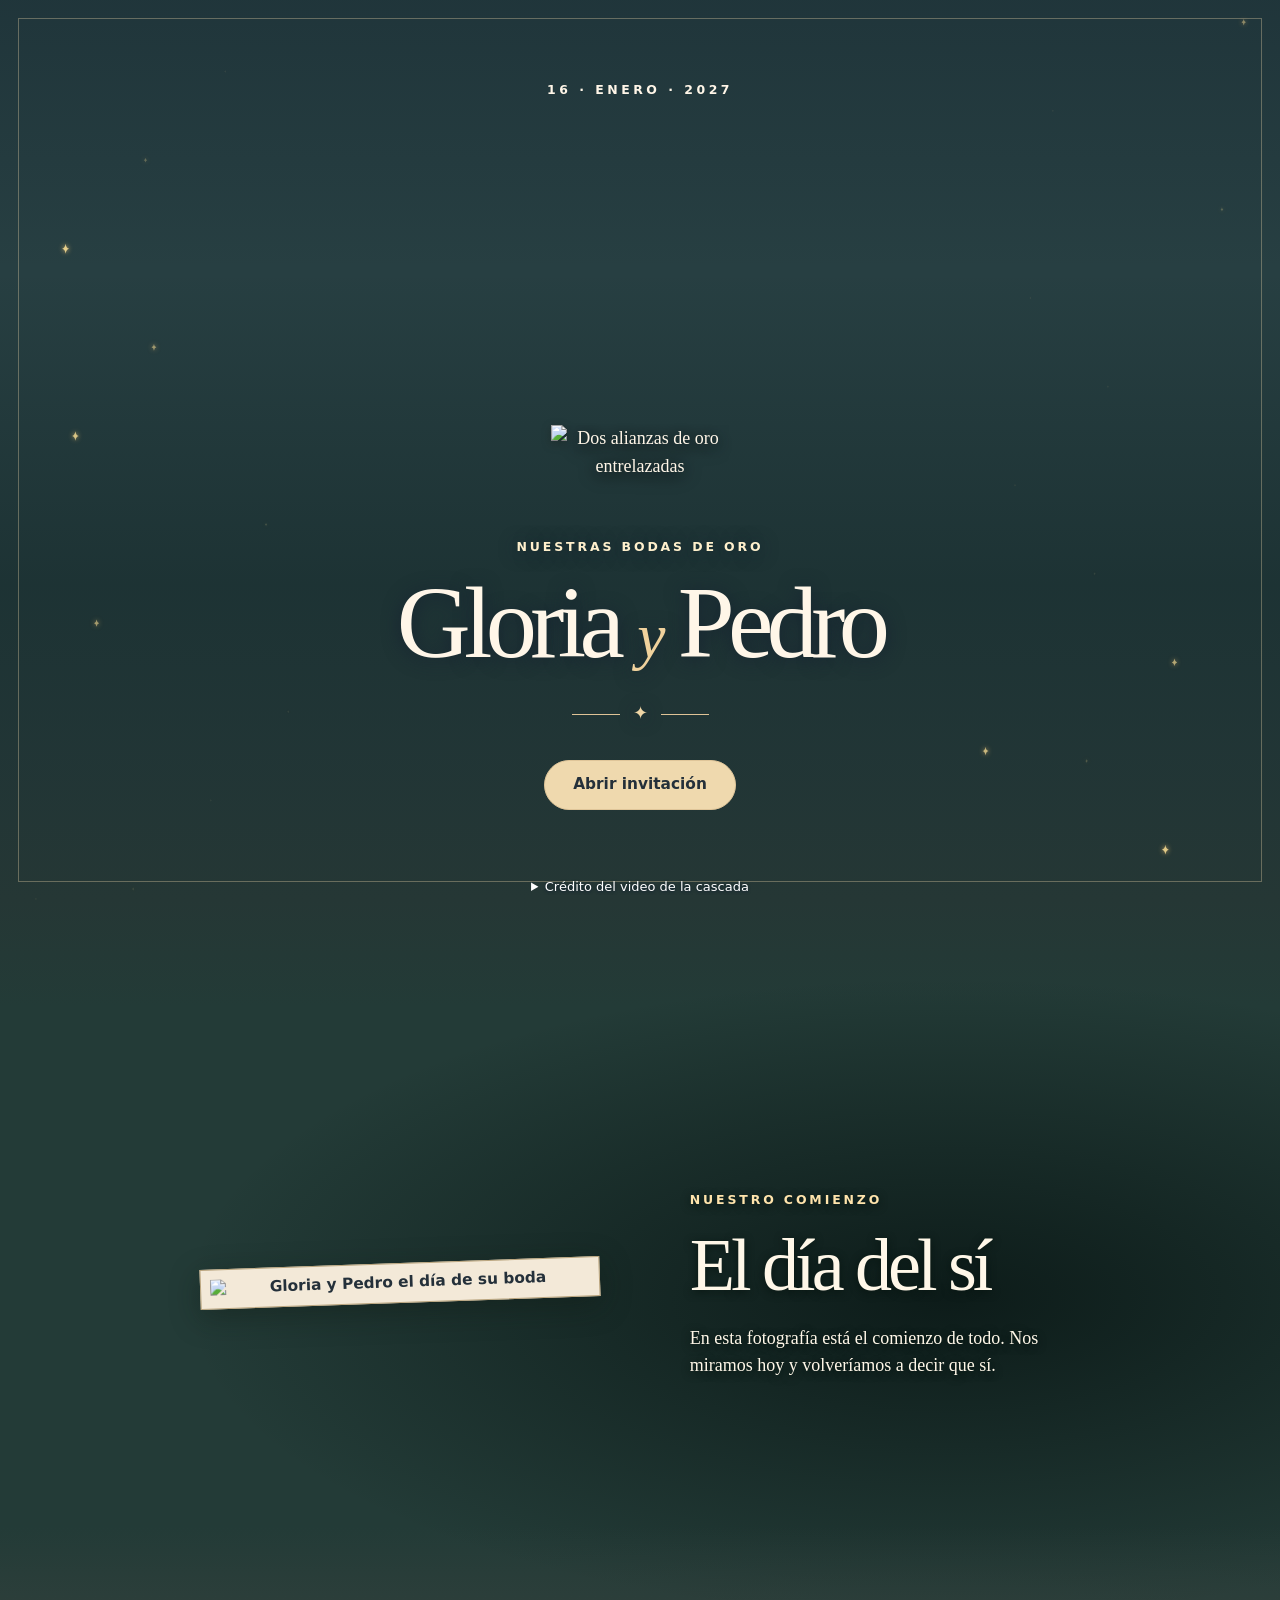
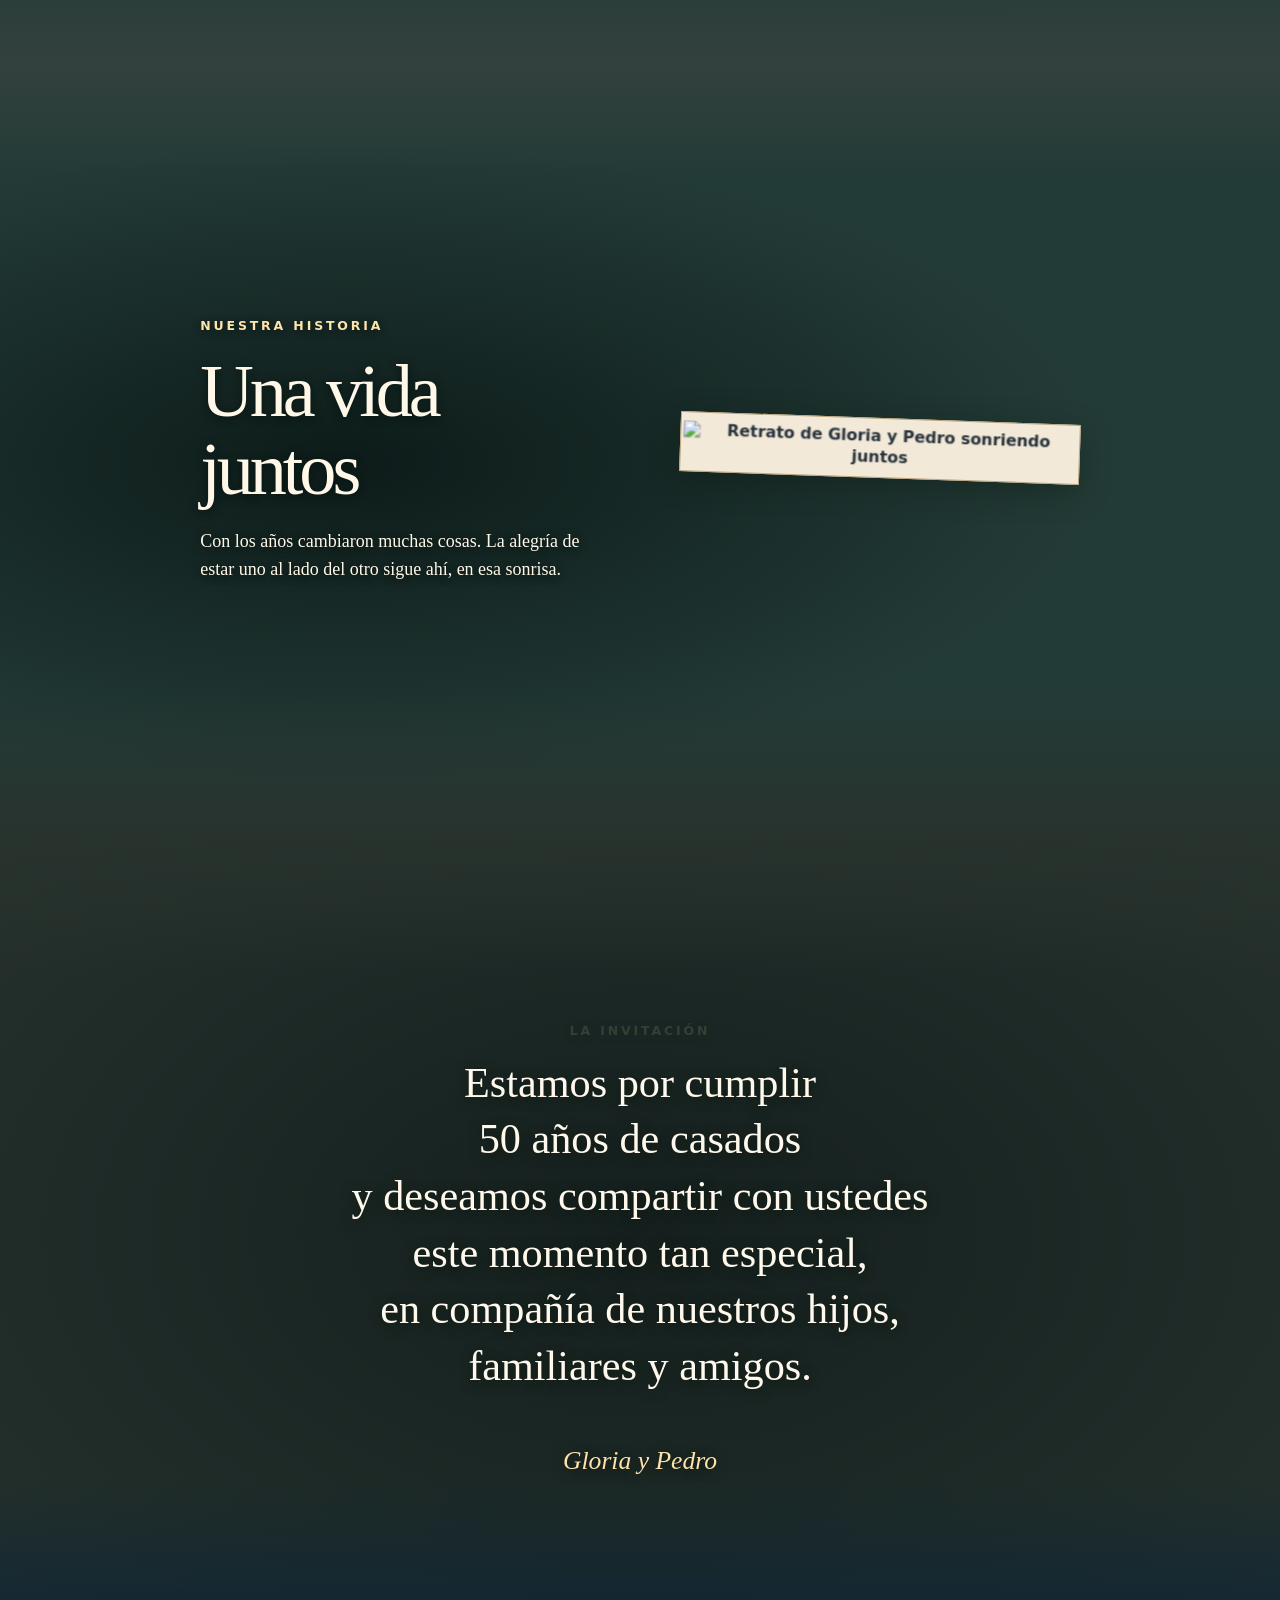
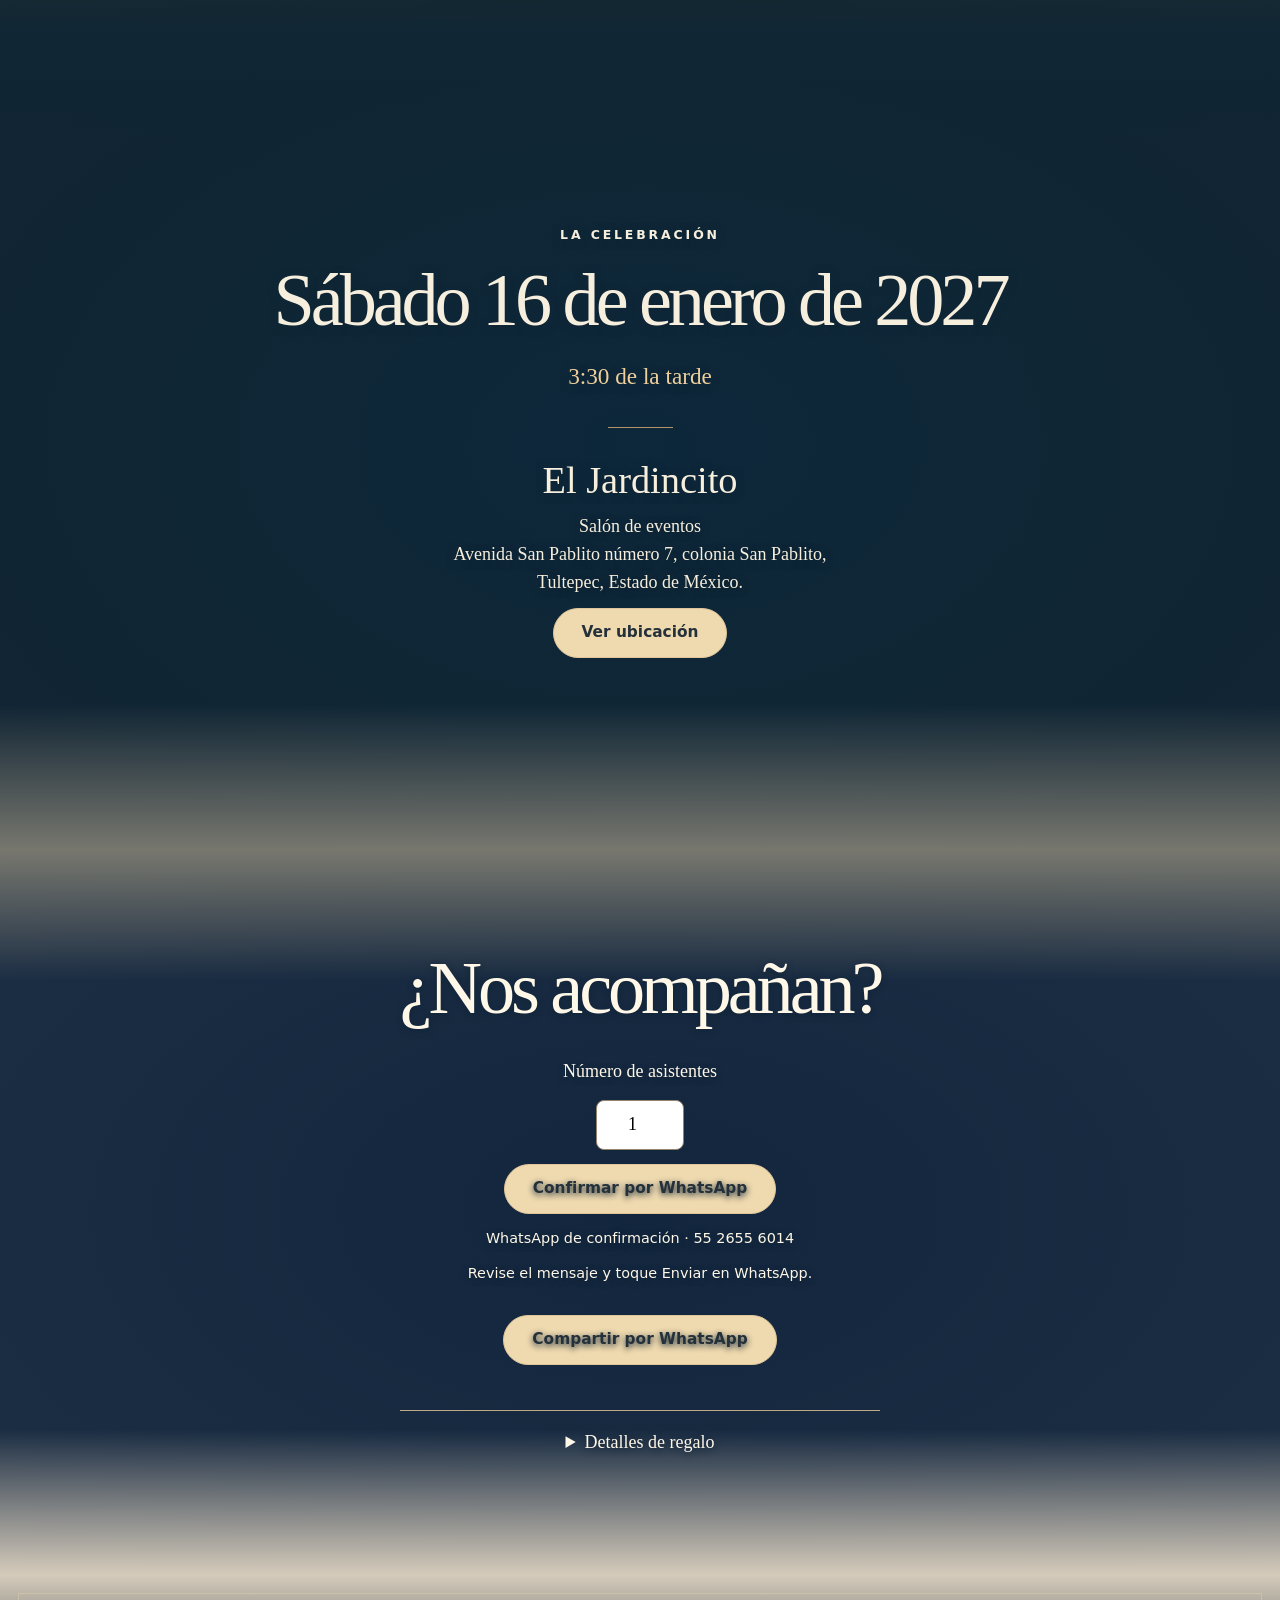
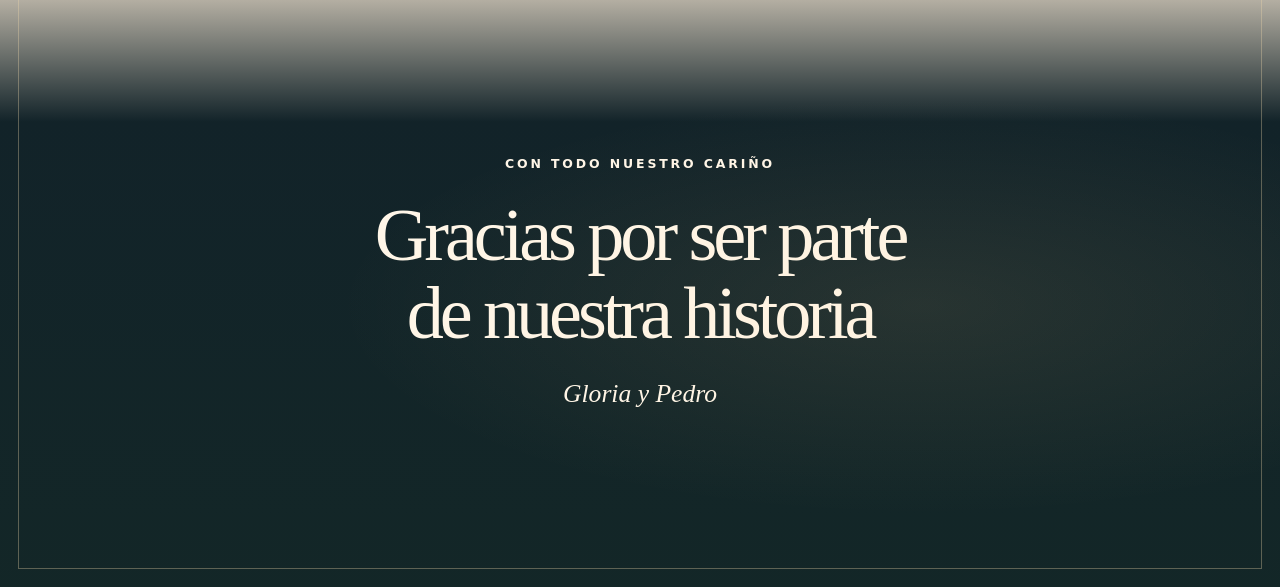
==== index.html @ f6f41a3e "Invitación de bodas de oro de Gloria y Pedro" ====
<!doctype html><html lang="es-MX"><meta charset="utf-8"><meta name="viewport" content="width=device-width, initial-scale=1"><meta name="theme-color" content="#132433"><title>Gloria y Pedro · Nuestras bodas de oro</title><link rel="stylesheet" href="invitacion-estilo.css?v=fotos"><main>
<header class="garden cascada"><video class="agua" autoplay muted playsinline loop preload="auto" poster="https://gloria-y-pedro-bodas-de-oro.antiqueart4.chatgpt.site/cascada.webp" aria-hidden="true" src="https://gloria-y-pedro-bodas-de-oro.antiqueart4.chatgpt.site/cascada.mp4"></video><div class="date">16 · ENERO · 2027</div><div class="cover"><img class="alianzas" src="https://gloria-y-pedro-bodas-de-oro.antiqueart4.chatgpt.site/alianzas.webp" width="700" height="400" alt="Dos alianzas de oro entrelazadas"><p class="label">Nuestras bodas de oro</p><h1>Gloria <i>y</i> Pedro</h1><div class="orn">✦</div><button id="abrir">Abrir invitación</button></div><details class="credito"><summary>Crédito del video de la cascada</summary><a href="https://commons.wikimedia.org/wiki/File:Seljalandsfoss_waterfall_in_Iceland.webm">Seljalandsfoss · Alexander Grebenkov</a> · <a href="https://creativecommons.org/licenses/by/3.0/">CC BY 3.0</a>. Adaptado a MP4, sin audio y con reencuadre.</details></header>
<section class="album" id="comienzo"><div class="album-scene waterfall" aria-hidden="true"><video muted playsinline loop preload="none" poster="https://gloria-y-pedro-bodas-de-oro.antiqueart4.chatgpt.site/cascada.webp" src="https://gloria-y-pedro-bodas-de-oro.antiqueart4.chatgpt.site/cascada.mp4"></video></div><figure><button class="abrir-foto" type="button" aria-label="Ampliar fotografía"><img src="https://gloria-y-pedro-bodas-de-oro.antiqueart4.chatgpt.site/boda.webp" alt="Gloria y Pedro el día de su boda"></button></figure><article><small>Nuestro comienzo</small><h2>El día del sí</h2><p>En esta fotografía está el comienzo de todo. Nos miramos hoy y volveríamos a decir que sí.</p></article></section>
<section class="album historia"><div class="album-scene valley" aria-hidden="true"></div><figure><button class="abrir-foto" type="button" aria-label="Ampliar fotografía"><img loading="lazy" src="https://gloria-y-pedro-bodas-de-oro.antiqueart4.chatgpt.site/juntos.webp" alt="Retrato de Gloria y Pedro sonriendo juntos"></button></figure><article><small>Nuestra historia</small><h2>Una vida juntos</h2><p>Con los años cambiaron muchas cosas. La alegría de estar uno al lado del otro sigue ahí, en esa sonrisa.</p></article></section>
<section class="letter"><small>La invitación</small><blockquote><span>Estamos por cumplir 50 años de casados</span> <span>y deseamos compartir con ustedes</span> <span>este momento tan especial,</span> <span>en compañía de nuestros hijos,</span> <span>familiares y amigos.</span></blockquote><i>Gloria y Pedro</i></section>
<section id="celebracion" class="event"><small>La celebración</small><h2 class="paso fecha">Sábado 16 de enero de 2027</h2><p class="paso year">3:30 de la tarde</p><hr aria-hidden="true"><h3 class="paso salon">El Jardincito</h3><p class="paso direccion">Salón de eventos<br>Avenida San Pablito número 7, colonia San Pablito,<br>Tultepec, Estado de México.</p><a class="paso btn" href="https://www.google.com/maps/search/?api=1&amp;query=El+Jardincito%2C+Avenida+San+Pablito+7%2C+San+Pablito%2C+Tultepec%2C+Estado+de+M%C3%A9xico">Ver ubicación</a></section>
<section class="rsvp"><h2>¿Nos acompañan?</h2><form id="confirm"><label for="personas">Número de asistentes</label><input type="number" id="personas" inputmode="numeric" min="1" step="1" required value="1"><a class="btn" id="abrir-confirmacion" href="https://wa.me/525526556014?text=%C2%A1Hola%2C%20Gloria%20y%20Pedro%21%20Confirmo%20mi%20asistencia.%20Asistir%C3%A1%201%20persona.%20%C2%A1Gracias%20por%20invitarnos%21">Confirmar por WhatsApp</a><p class="note">WhatsApp de confirmación · 55 2655 6014</p><p class="note">Revise el mensaje y toque Enviar en WhatsApp.</p><textarea id="mensaje-confirmacion" aria-label="Mensaje de confirmación para copiar" rows="3" readonly hidden></textarea></form><a class="btn compartir" href="https://api.whatsapp.com/send?text=Gloria%20y%20Pedro%20%C2%B7%20Bodas%20de%20oro%20https%3A%2F%2Fgloria-y-pedro-bodas-de-oro.antiqueart4.chatgpt.site%2F">Compartir por WhatsApp</a><details><summary>Detalles de regalo</summary><p>Lo más importante para nosotros es compartir este día con ustedes. Si desean tener un detalle, pueden entregarlo en un sobre el día de la celebración.</p></details></section>
<footer class="garden"><div><small>Con todo nuestro cariño</small><h2>Gracias por ser parte<br>de nuestra historia</h2><i>Gloria y Pedro</i></div></footer></main><dialog id="foto-ampliada" aria-label="Fotografía ampliada"><button type="button" aria-label="Cerrar fotografía" autofocus>×</button><img alt=""></dialog><audio id="musica" loop preload="none" src="https://gloria-y-pedro-bodas-de-oro.antiqueart4.chatgpt.site/contigo.mp3"></audio><button id="sonido" hidden></button><canvas id="vuelo" aria-hidden="true"></canvas><script src="invitacion-animacion.js?v=enlaces"></script></html>
---- invitacion-estilo.css ----
*{box-sizing:border-box}body{margin:0;background:#112332;color:#f7efdd;font:18px/1.55 Georgia,serif}header,footer,section{text-align:center;position:relative}h1,h2,h3,p,figure,blockquote{margin:0}h1,h2,h3{font-weight:400;line-height:1.05;text-wrap:balance}h1{font-size:clamp(4rem,8vw,8rem);letter-spacing:-.065em}h1 i{font-size:.62em;color:#f0d29d}h2{font-size:clamp(2.8rem,5.8vw,5.6rem);letter-spacing:-.055em}h3{font-size:2.4rem}small,.label,.date{font:600 .78rem/1.5 system-ui,sans-serif;text-transform:uppercase;letter-spacing:.23em}.garden{background:linear-gradient(180deg,#10233666,#11223259 52%,#0e1b2bd9),url(https://gloria-y-pedro-bodas-de-oro.antiqueart4.chatgpt.site/valle.webp) center/cover;display:grid;place-items:center;isolation:isolate;color:#fff6e8}.garden:before{content:'';position:absolute;inset:18px;border:1px solid #edd5a957;pointer-events:none}.garden:after{content:'';position:absolute;inset:0;pointer-events:none;background:radial-gradient(ellipse at 72% 54%,#ffcf8917,transparent 45%);animation:glow 6s infinite alternate}@keyframes glow{to{opacity:.18}}header{min-height:100vh;min-height:100svh}.date{position:absolute;top:9%;letter-spacing:.28em}.cover{text-shadow:0 2px 18px #172331}.label{margin:24px 0 12px;color:#fff0cc}.rings{height:40px;width:68px;position:relative;margin:auto}.rings:before,.rings:after{content:'';position:absolute;border:2px solid #eed09b;width:35px;height:35px;border-radius:50%;left:3px;top:4px}.rings:after{left:28px;top:0}.orn{display:flex;align-items:center;justify-content:center;gap:13px;margin:24px 0 32px;color:#efd6a6}.orn:before,.orn:after{content:'';width:48px;height:1px;background:#dfc397}button,.btn{position:relative;z-index:1;background:#efd9ae;color:#24303a;border:1px solid #dfc599;padding:14px 28px;border-radius:40px;cursor:pointer;font:600 .96rem/1.3 system-ui,sans-serif;text-decoration:none;display:inline-block}button:hover,.btn:hover{background:#fff0cf}.album{display:flex;gap:clamp(32px,7vw,110px);align-items:center;justify-content:center;padding:clamp(70px,10vw,150px) 7%;background:#f4eddf;color:#323431}.album figure{width:min(40vw,400px);border:1px solid #b9a47d;padding:9px;transform:rotate(-2deg)}figure img{width:100%;height:auto;display:block}.album article{max-width:390px;text-align:left}.album h2,.event h2{margin:14px 0 20px}.historia{flex-direction:row-reverse;background:#172c38;color:#fff1df}.historia figure{transform:rotate(2deg);overflow:hidden}.historia.visible img{animation:zoom 7s ease-out both}@keyframes zoom{from{transform:scale(1)}to{transform:scale(1.035)}}.letter,.event,.rsvp,footer{padding:100px 7%}.letter{background:#e9dbbf;color:#353834}.letter blockquote{max-width:830px;margin:26px auto;font-size:clamp(1.7rem,3.3vw,3rem);line-height:1.32}.letter i,footer i{font-size:1.6rem}.event{background:#102635}.year{color:#efd09b;font-size:1.45rem}hr{width:65px;border:0;border-top:1px solid #b49462;margin:32px auto}.event h3,.event .btn{margin:12px}.rsvp{background:#f4eddf;color:#25333a}.rsvp form{display:grid;justify-items:center;gap:14px;margin:30px auto}.rsvp input{width:88px;text-align:center;padding:10px;font:inherit;border:1px solid #94846b;border-radius:8px}.note{font: .9rem/1.5 system-ui,sans-serif}.rsvp details{max-width:480px;margin:45px auto 0;border-top:1px solid #bca985;padding:18px}.rsvp summary{cursor:pointer}.rsvp details p{margin-top:15px}footer{min-height:68vh}footer h2{margin:20px auto}#sonido{position:fixed;right:16px;bottom:max(16px,env(safe-area-inset-bottom));background:#162c39;color:#f7dfb7;padding:11px 16px;z-index:5;font-size:14px}[hidden]{display:none}
@media(max-width:680px){.album{flex-direction:column;padding:68px 8%;gap:32px}.album figure{width:min(75vw,340px)}.album article{text-align:center}.garden:before{inset:12px}h1{font-size:clamp(3.25rem,14vw,5.6rem)}.letter,.event,.rsvp{padding:75px 8%}}@media(prefers-reduced-motion:reduce){*,*:before,*:after{animation:none!important}}

header.cascada{overflow:hidden;background:#273f42 url(https://gloria-y-pedro-bodas-de-oro.antiqueart4.chatgpt.site/cascada.webp) center/cover}
.agua{position:absolute;inset:0;width:100%;height:100%;object-fit:cover;object-position:50% 48%;z-index:-2}
header.cascada:after{z-index:-1;animation:none;background:linear-gradient(180deg,#10202a50,transparent 30%,#091a1877 68%,#0b1a21aa)}
header.cascada .cover{align-self:end;margin-bottom:max(10svh,52px)}
.credito{position:absolute;bottom:24px;left:8%;width:84%;font:13px/1.5 system-ui;color:white;background:#142531aa;border-radius:8px}
.credito a{color:inherit}.credito summary{cursor:pointer}

.alianzas{display:block;width:clamp(110px,34vw,178px);height:auto;margin:0 auto -13px;filter:drop-shadow(0 3px 5px #18211b70)}
#vuelo{position:fixed;inset:0;width:100%;height:100%;z-index:3;pointer-events:none}
header.cascada:after{background:linear-gradient(180deg,#10202a50,transparent 30%,#091a1855 65%,#18262263 84%,#f4eddf 100%)}
.album:not(.historia){background:linear-gradient(#f4eddf 76%,#e0d6c5)}

.historia{background:linear-gradient(#172c38 72%,#3d494c 88%,#827e72)}
.letter{background:linear-gradient(#827e72,#c9bea8 12%,#e9dbbf 24%)}

.event{background:linear-gradient(#102635 74%,#34424a 90%,#77776e)}
.rsvp{background:linear-gradient(#77776e,#cfc6b5 12%,#f4eddf 24%,#f4eddf 80%,#d5cbbb)}
footer.garden{background-image:linear-gradient(#d5cbbb,transparent 26%,#102335bb 84%),url(https://gloria-y-pedro-bodas-de-oro.antiqueart4.chatgpt.site/valle.webp)}
@media(prefers-reduced-motion:reduce){#vuelo{display:none}}

/* Las fotografías comparten el paisaje de borde a borde. */
.album, .album:not(.historia) {
  isolation:isolate;
  overflow:hidden;
  min-height:85svh;
  background:#233b37;
  color:#fff7e8;
}
.album-scene, .album-scene video, .album::after {
  position:absolute;
  inset:0;
  width:100%;
  height:100%;
  pointer-events:none;
}
.album-scene {z-index:-2}
.waterfall {background:url(https://gloria-y-pedro-bodas-de-oro.antiqueart4.chatgpt.site/cascada.webp) center 54% / cover}
.waterfall video {object-fit:cover;object-position:center 54%}
.valley {
  inset:-4%;
  width:108%;
  height:108%;
  background:url(https://gloria-y-pedro-bodas-de-oro.antiqueart4.chatgpt.site/valle.webp) 52% center / cover;
  animation:valley-pan 21s ease-in-out infinite alternate;
}
@keyframes valley-pan {
  from {transform:translate3d(-1.1%,.4%,0) scale(1)}
  to {transform:translate3d(1.1%,-.5%,0) scale(1.045)}
}
.album::after {
  content:'';
  z-index:-1;
  background:linear-gradient(180deg,var(--album-top) 0,transparent 14%,transparent 82%,var(--album-bottom) 100%),
    radial-gradient(ellipse at var(--caption-x) 52%,#091614d9,transparent 57%);
}
.album {--album-top:#253735;--album-bottom:#33413d;--caption-x:74%}
.historia {--album-top:#343e43;--album-bottom:#827e72;--caption-x:27%}
.album article {text-shadow:0 2px 8px #07140fe6}
.album small {color:#ffe4ac}
.album figure {background:#f3e9d8;box-shadow:0 8px 30px #10191166}
header.cascada:after {background:linear-gradient(180deg,#10202a50,transparent 30%,#091a1855 65%,#18262263 84%,#253735 100%)}

@media(max-width:680px) {
  .album,.album:not(.historia) {gap:26px;padding:clamp(90px,16svh,155px) 7% clamp(80px,12svh,115px)}
  .album figure {width:min(65vw,310px)}
  .album::after {
    background:linear-gradient(180deg,var(--album-top),transparent 15%,transparent 42%,#091815ab 68%,#091815d6 84%,var(--album-bottom));
  }
}
@media(prefers-reduced-motion:reduce){.waterfall video{display:none}}

.historia {--album-top:#33413d;--album-bottom:#28332e}
.letter {
  position:relative;isolation:isolate;overflow:hidden;
  min-height:90svh;display:flex;flex-direction:column;align-items:center;justify-content:center;
  background:#28332e;color:#fff9ed;text-shadow:0 2px 12px #101910;
}
.letter::before,.letter::after {content:'';position:absolute;pointer-events:none;z-index:-1}
.letter::before {
  inset:-5% 0;background:url(https://gloria-y-pedro-bodas-de-oro.antiqueart4.chatgpt.site/lago.webp) 55% center/cover;
  transform:translateY(var(--drift,0%));
}
.letter::after {
  inset:0;background:linear-gradient(180deg,#28332e,transparent 18%,transparent 80%,#102635),
  radial-gradient(ellipse at center,#101b1ac9 2%,#14211f8c 52%,#14211f17 100%);
}
.letter blockquote {max-width:32ch;line-height:1.34;text-wrap:balance;margin:1.1em auto}
.letter blockquote span {display:block}
.letter small,.letter i {color:#ffe2ab}
footer.garden {background-image:linear-gradient(#d5cbbb, #13232188 24%, #142823b5),url(https://gloria-y-pedro-bodas-de-oro.antiqueart4.chatgpt.site/valle.webp)}
@media(prefers-reduced-motion:no-preference){
  .motion-text {transform:translateY(var(--lift,0px));opacity:var(--ink,1)}
  small.motion-text,i.motion-text {display:inline-block}
}


.event {
  isolation:isolate;
  min-height:90svh;
  align-content:center;
  background:linear-gradient(180deg,#102635 0%,transparent 16%,transparent 82%,#77776e 100%),
    radial-gradient(ellipse at center,#0c283dc9 0%,#0d29388f 43%,#1233451c 85%),
    url(https://gloria-y-pedro-bodas-de-oro.antiqueart4.chatgpt.site/alpes-azules.webp) center 48% / cover;
  text-shadow:0 2px 8px #102636;
}
.event .btn {text-shadow:none}
@media (prefers-reduced-motion:no-preference) {
  .event.en-escena .paso {
    animation:entrada-alpina .85s cubic-bezier(.17,.72,.23,1) var(--entrada,0s) both;
  }
  .event .fecha,.event .salon {--desplazamiento:-34px}
  .event .year,.event .direccion {--desplazamiento:26px}
  .event .year {--entrada:.7s}
  .event .salon {--entrada:1.4s}
  .event .direccion {--entrada:2.1s}
  .event .btn {--entrada:2.8s}
  @keyframes entrada-alpina {
    from {opacity:.22; transform:translate(var(--desplazamiento,0px),18px)}
    to {opacity:1; transform:translate(0,0)}
  }
}

.rsvp {
  color:#fff7e8;
  background:
    linear-gradient(180deg,#77776e,transparent 18%,transparent 80%,#d5cbbb),
    radial-gradient(ellipse at center,#10243ce8,#10243c66),
    #26364a url(https://gloria-y-pedro-bodas-de-oro.antiqueart4.chatgpt.site/jardin-final.webp) center / cover;
  text-shadow:0 2px 6px #102436;
}
.rsvp button,.rsvp input {text-shadow:none}

.abrir-foto,.abrir-foto:hover {display:block;width:100%;background:none;border:0;padding:0;border-radius:0}
#foto-ampliada {background:transparent;border:0;padding:0;max-width:96vw;max-height:92dvh;overflow:visible}
#foto-ampliada::backdrop {background:#07151bef}
#foto-ampliada img {display:block;max-width:94vw;max-height:88dvh;object-fit:contain}
#foto-ampliada[open] img {animation:girar-foto .72s cubic-bezier(.18,.75,.28,1) both}
#foto-ampliada button {position:absolute;top:8px;right:8px;padding:6px 14px;font-size:1.5rem}
@keyframes girar-foto {from {transform:perspective(850px) rotateY(-360deg) scale(.38);opacity:.35} to {transform:perspective(850px) rotateY(0) scale(1);opacity:1}}
header .credito {bottom:4px;z-index:2;background:transparent;text-shadow:0 1px 3px #102030}
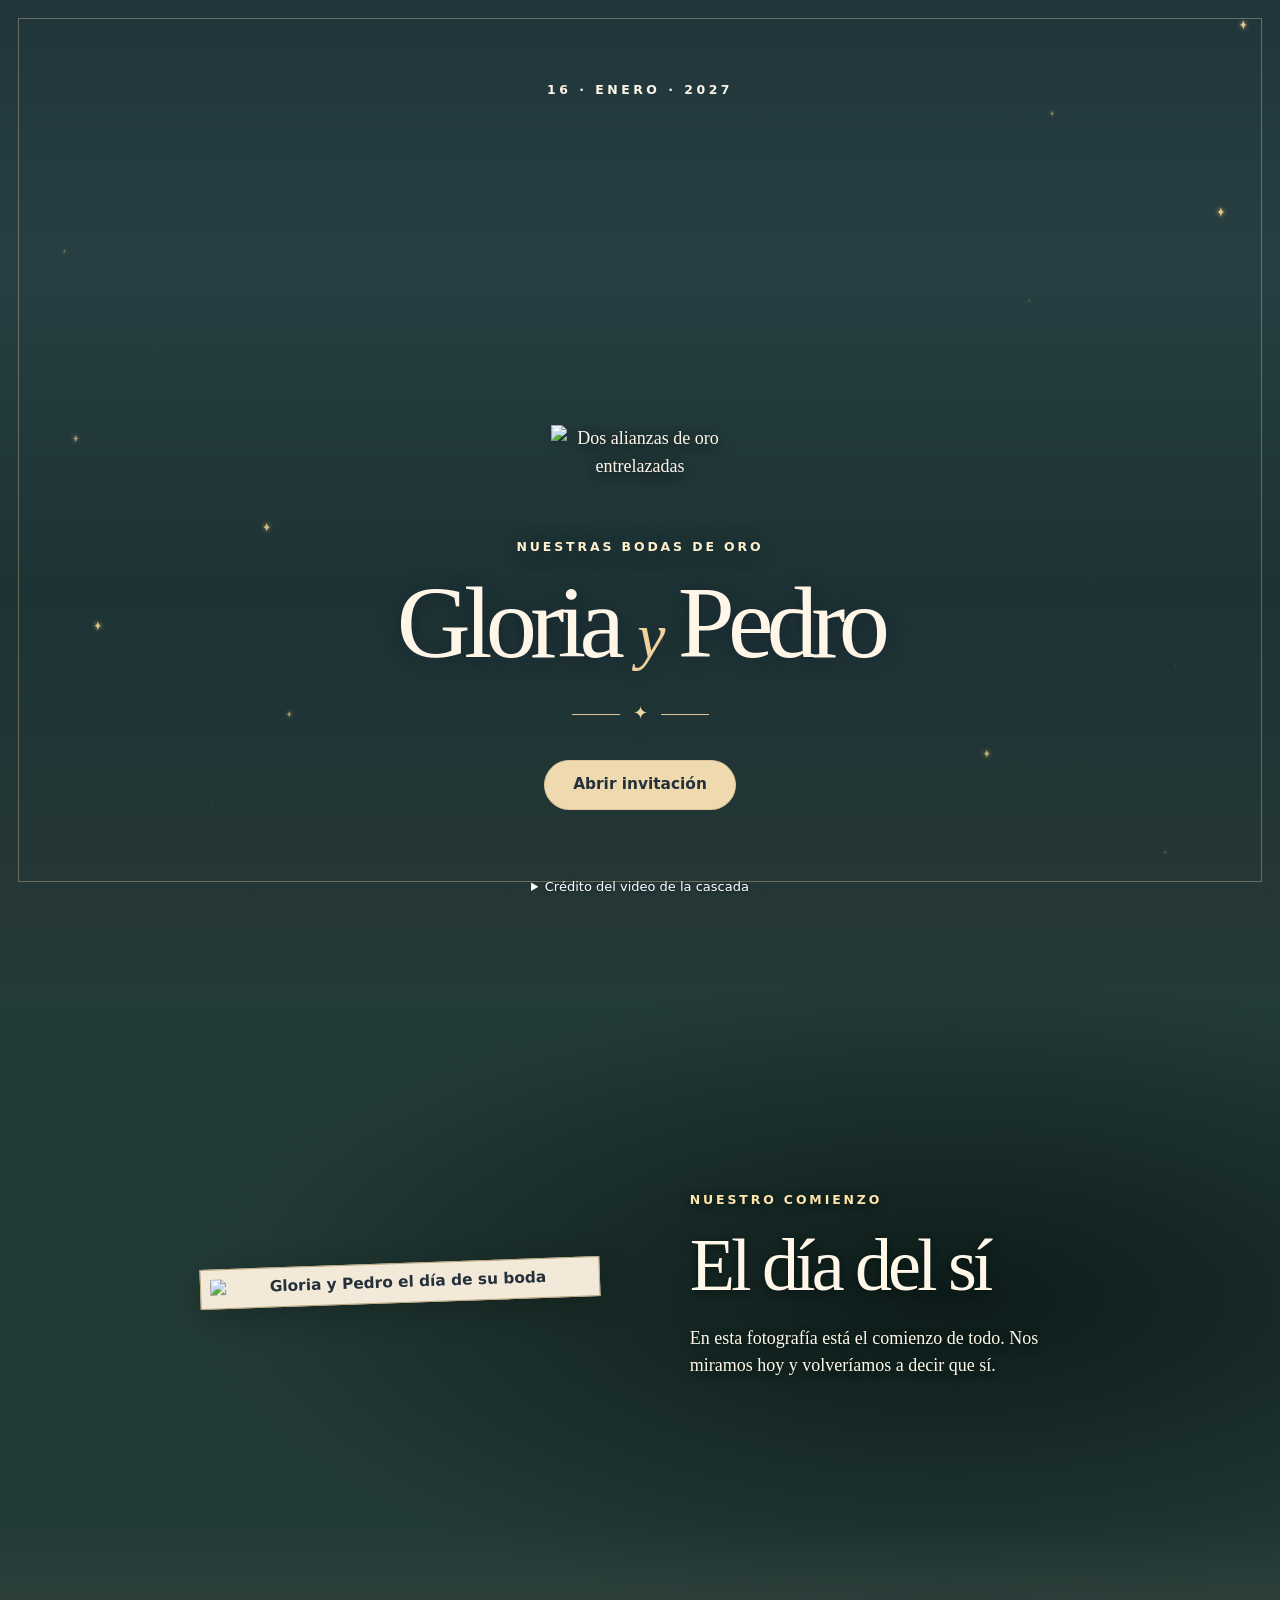
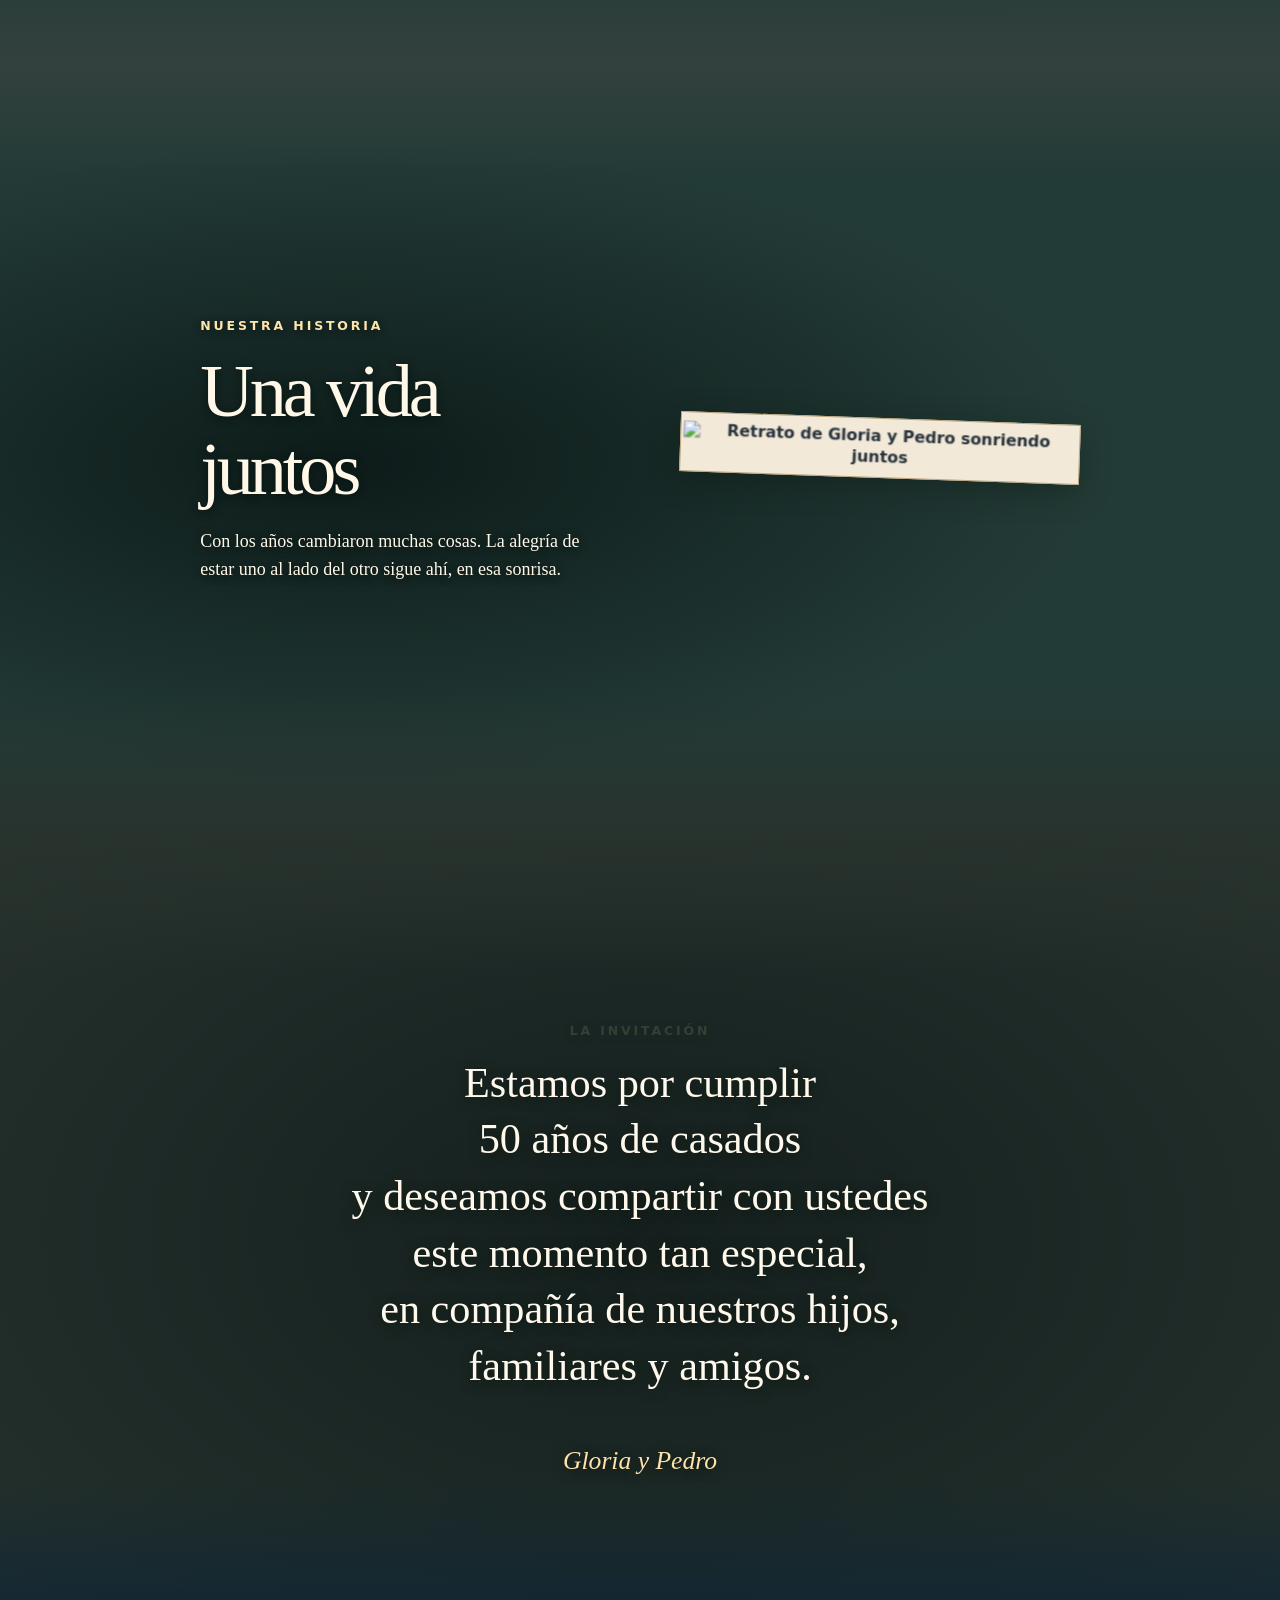
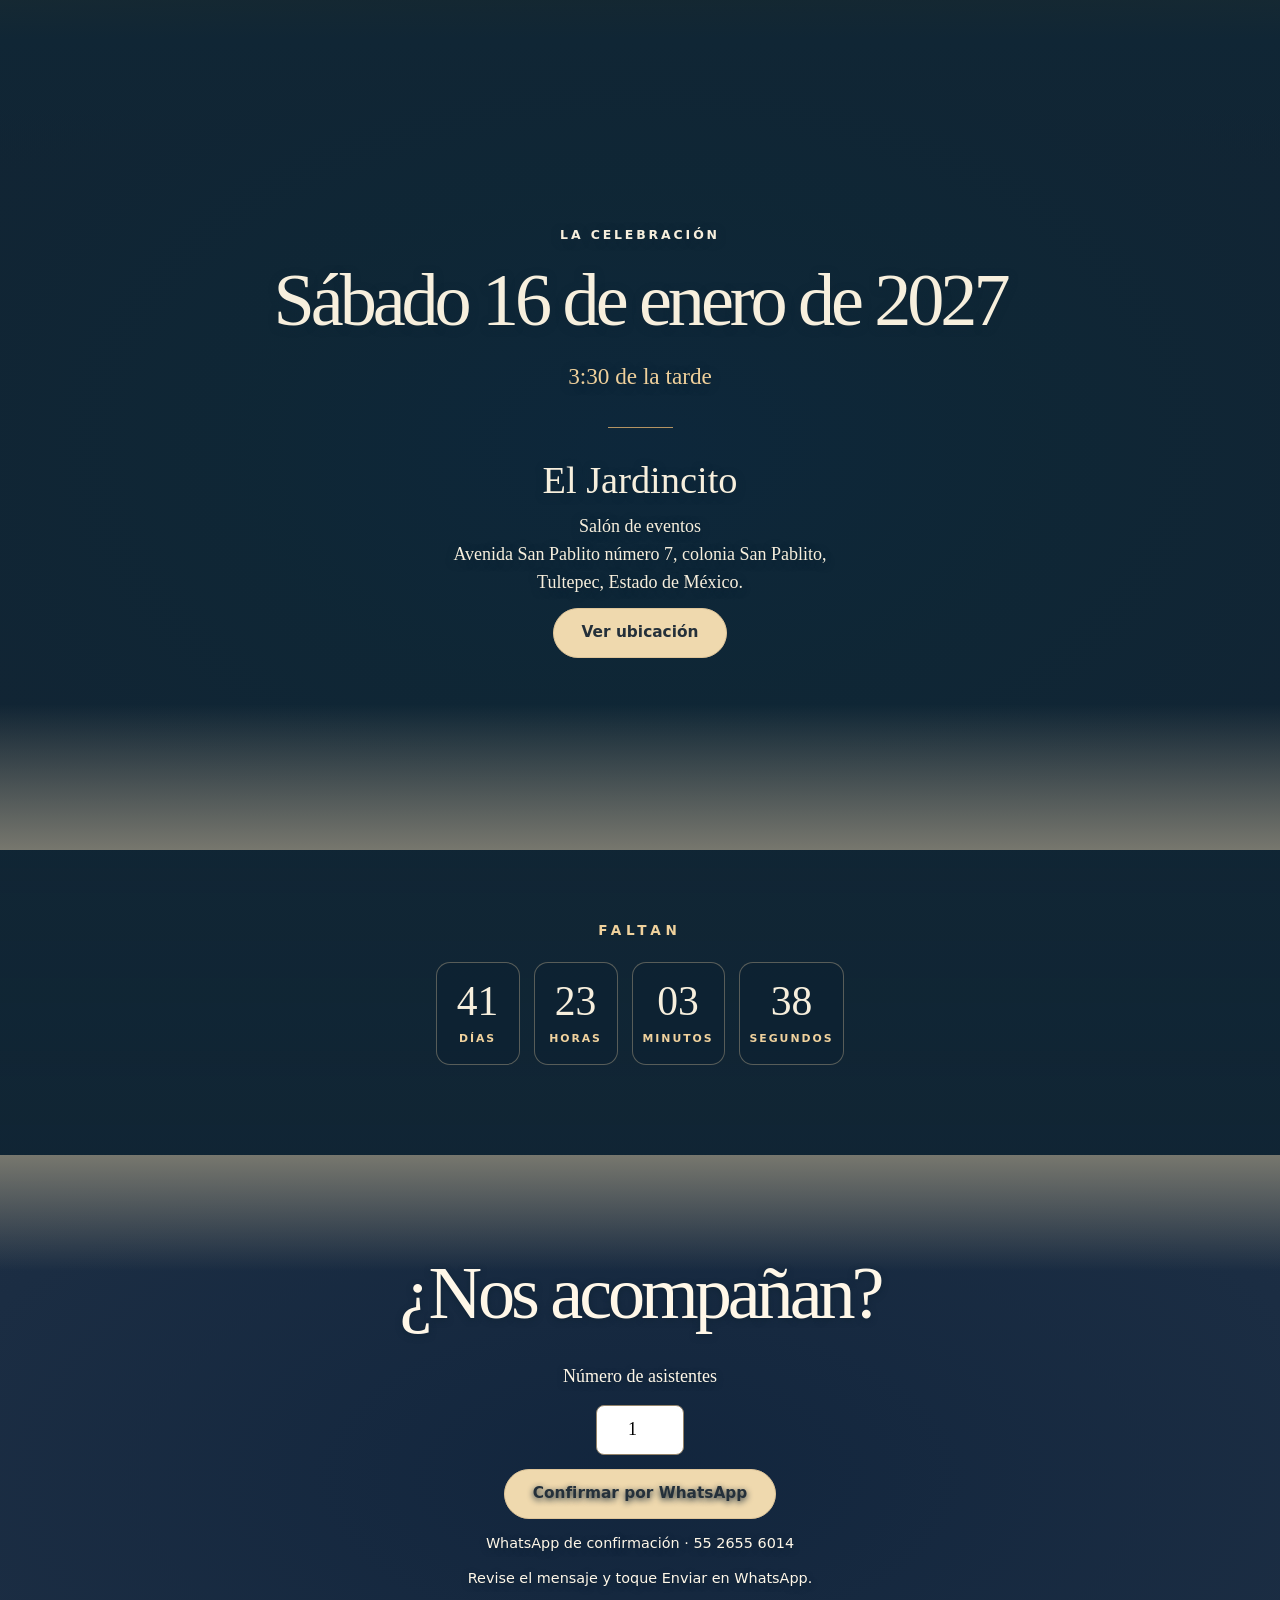
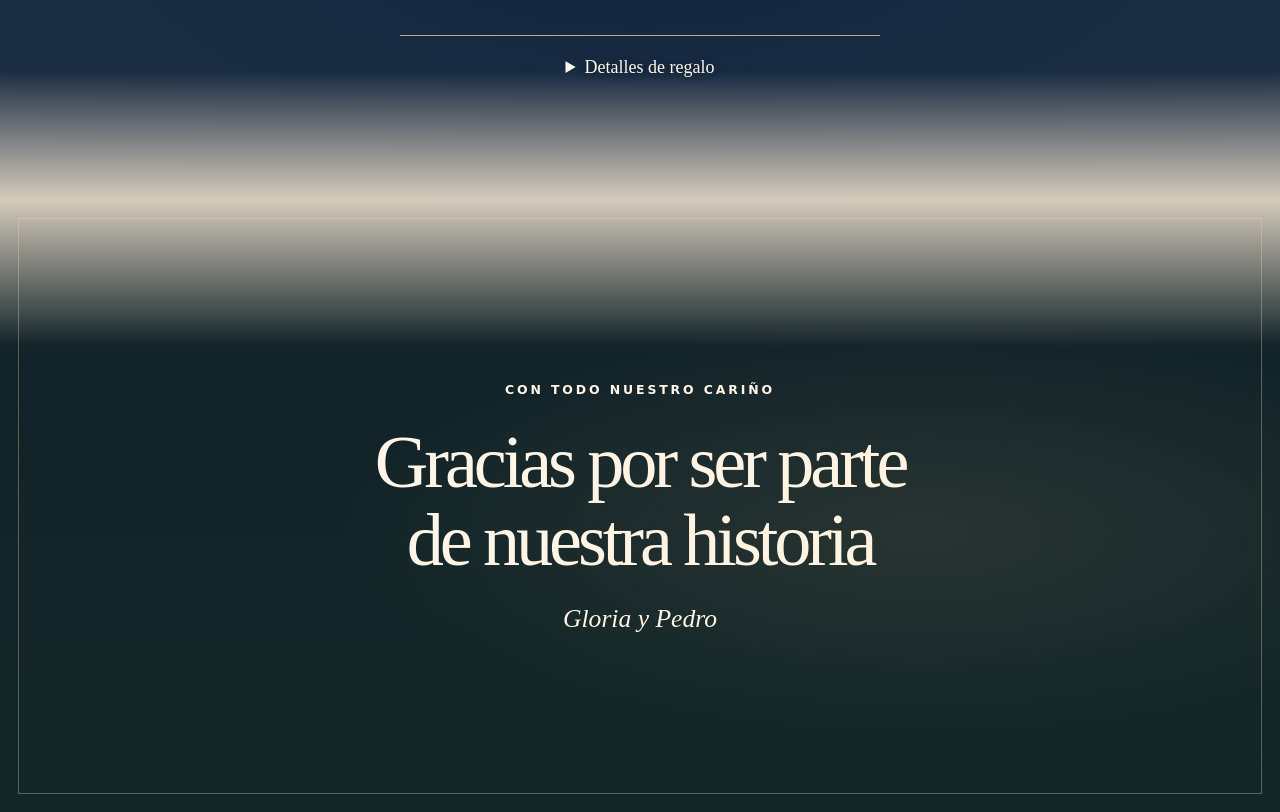
==== commit 1c9c8f85: "Agregar cuenta regresiva y quitar botón Compartir por WhatsApp" ====
--- a/index.html
+++ b/index.html
@@ -4,5 +4,5 @@
 <section class="album historia"><div class="album-scene valley" aria-hidden="true"></div><figure><button class="abrir-foto" type="button" aria-label="Ampliar fotografía"><img loading="lazy" src="https://gloria-y-pedro-bodas-de-oro.antiqueart4.chatgpt.site/juntos.webp" alt="Retrato de Gloria y Pedro sonriendo juntos"></button></figure><article><small>Nuestra historia</small><h2>Una vida juntos</h2><p>Con los años cambiaron muchas cosas. La alegría de estar uno al lado del otro sigue ahí, en esa sonrisa.</p></article></section>
 <section class="letter"><small>La invitación</small><blockquote><span>Estamos por cumplir 50 años de casados</span> <span>y deseamos compartir con ustedes</span> <span>este momento tan especial,</span> <span>en compañía de nuestros hijos,</span> <span>familiares y amigos.</span></blockquote><i>Gloria y Pedro</i></section>
 <section id="celebracion" class="event"><small>La celebración</small><h2 class="paso fecha">Sábado 16 de enero de 2027</h2><p class="paso year">3:30 de la tarde</p><hr aria-hidden="true"><h3 class="paso salon">El Jardincito</h3><p class="paso direccion">Salón de eventos<br>Avenida San Pablito número 7, colonia San Pablito,<br>Tultepec, Estado de México.</p><a class="paso btn" href="https://www.google.com/maps/search/?api=1&amp;query=El+Jardincito%2C+Avenida+San+Pablito+7%2C+San+Pablito%2C+Tultepec%2C+Estado+de+M%C3%A9xico">Ver ubicación</a></section>
-<section class="rsvp"><h2>¿Nos acompañan?</h2><form id="confirm"><label for="personas">Número de asistentes</label><input type="number" id="personas" inputmode="numeric" min="1" step="1" required value="1"><a class="btn" id="abrir-confirmacion" href="https://wa.me/525526556014?text=%C2%A1Hola%2C%20Gloria%20y%20Pedro%21%20Confirmo%20mi%20asistencia.%20Asistir%C3%A1%201%20persona.%20%C2%A1Gracias%20por%20invitarnos%21">Confirmar por WhatsApp</a><p class="note">WhatsApp de confirmación · 55 2655 6014</p><p class="note">Revise el mensaje y toque Enviar en WhatsApp.</p><textarea id="mensaje-confirmacion" aria-label="Mensaje de confirmación para copiar" rows="3" readonly hidden></textarea></form><a class="btn compartir" href="https://api.whatsapp.com/send?text=Gloria%20y%20Pedro%20%C2%B7%20Bodas%20de%20oro%20https%3A%2F%2Fgloria-y-pedro-bodas-de-oro.antiqueart4.chatgpt.site%2F">Compartir por WhatsApp</a><details><summary>Detalles de regalo</summary><p>Lo más importante para nosotros es compartir este día con ustedes. Si desean tener un detalle, pueden entregarlo en un sobre el día de la celebración.</p></details></section>
+<section class="cuenta"><p class="falta">FALTAN</p><div class="cuenta-cajas"><div class="caja"><b id="cd-dias">56</b><span>DÍAS</span></div><div class="caja"><b id="cd-horas">06</b><span>HORAS</span></div><div class="caja"><b id="cd-min">02</b><span>MINUTOS</span></div><div class="caja"><b id="cd-seg">31</b><span>SEGUNDOS</span></div></div></section><section class="rsvp"><h2>¿Nos acompañan?</h2><form id="confirm"><label for="personas">Número de asistentes</label><input type="number" id="personas" inputmode="numeric" min="1" step="1" required value="1"><a class="btn" id="abrir-confirmacion" href="https://wa.me/525526556014?text=%C2%A1Hola%2C%20Gloria%20y%20Pedro%21%20Confirmo%20mi%20asistencia.%20Asistir%C3%A1%201%20persona.%20%C2%A1Gracias%20por%20invitarnos%21">Confirmar por WhatsApp</a><p class="note">WhatsApp de confirmación · 55 2655 6014</p><p class="note">Revise el mensaje y toque Enviar en WhatsApp.</p><textarea id="mensaje-confirmacion" aria-label="Mensaje de confirmación para copiar" rows="3" readonly hidden></textarea></form><details><summary>Detalles de regalo</summary><p>Lo más importante para nosotros es compartir este día con ustedes. Si desean tener un detalle, pueden entregarlo en un sobre el día de la celebración.</p></details></section>
 <footer class="garden"><div><small>Con todo nuestro cariño</small><h2>Gracias por ser parte<br>de nuestra historia</h2><i>Gloria y Pedro</i></div></footer></main><dialog id="foto-ampliada" aria-label="Fotografía ampliada"><button type="button" aria-label="Cerrar fotografía" autofocus>×</button><img alt=""></dialog><audio id="musica" loop preload="none" src="https://gloria-y-pedro-bodas-de-oro.antiqueart4.chatgpt.site/contigo.mp3"></audio><button id="sonido" hidden></button><canvas id="vuelo" aria-hidden="true"></canvas><script src="invitacion-animacion.js?v=enlaces"></script></html>
--- a/invitacion-estilo.css
+++ b/invitacion-estilo.css
@@ -141,3 +141,10 @@
 #foto-ampliada button {position:absolute;top:8px;right:8px;padding:6px 14px;font-size:1.5rem}
 @keyframes girar-foto {from {transform:perspective(850px) rotateY(-360deg) scale(.38);opacity:.35} to {transform:perspective(850px) rotateY(0) scale(1);opacity:1}}
 header .credito {bottom:4px;z-index:2;background:transparent;text-shadow:0 1px 3px #102030}
+
+.cuenta{padding:70px 7% 90px;background:linear-gradient(180deg,#102635cc,#102635b3),url(https://gloria-y-pedro-bodas-de-oro.antiqueart4.chatgpt.site/valle.webp) center/cover;color:#fff7e8}
+.cuenta .falta{font:600 .85rem/1.5 system-ui,sans-serif;text-transform:uppercase;letter-spacing:.35em;color:#f0d29d;margin:0 0 22px}
+.cuenta-cajas{display:flex;gap:14px;justify-content:center;flex-wrap:wrap}
+.cuenta .caja{background:#0e2233b3;border:1px solid #edd5a955;border-radius:14px;padding:18px 10px;min-width:84px}
+.cuenta .caja b{display:block;font-size:2.6rem;line-height:1;color:#f7efdd;font-weight:400}
+.cuenta .caja span{display:block;margin-top:8px;font:600 .68rem/1.4 system-ui,sans-serif;letter-spacing:.18em;text-transform:uppercase;color:#f0d29d}
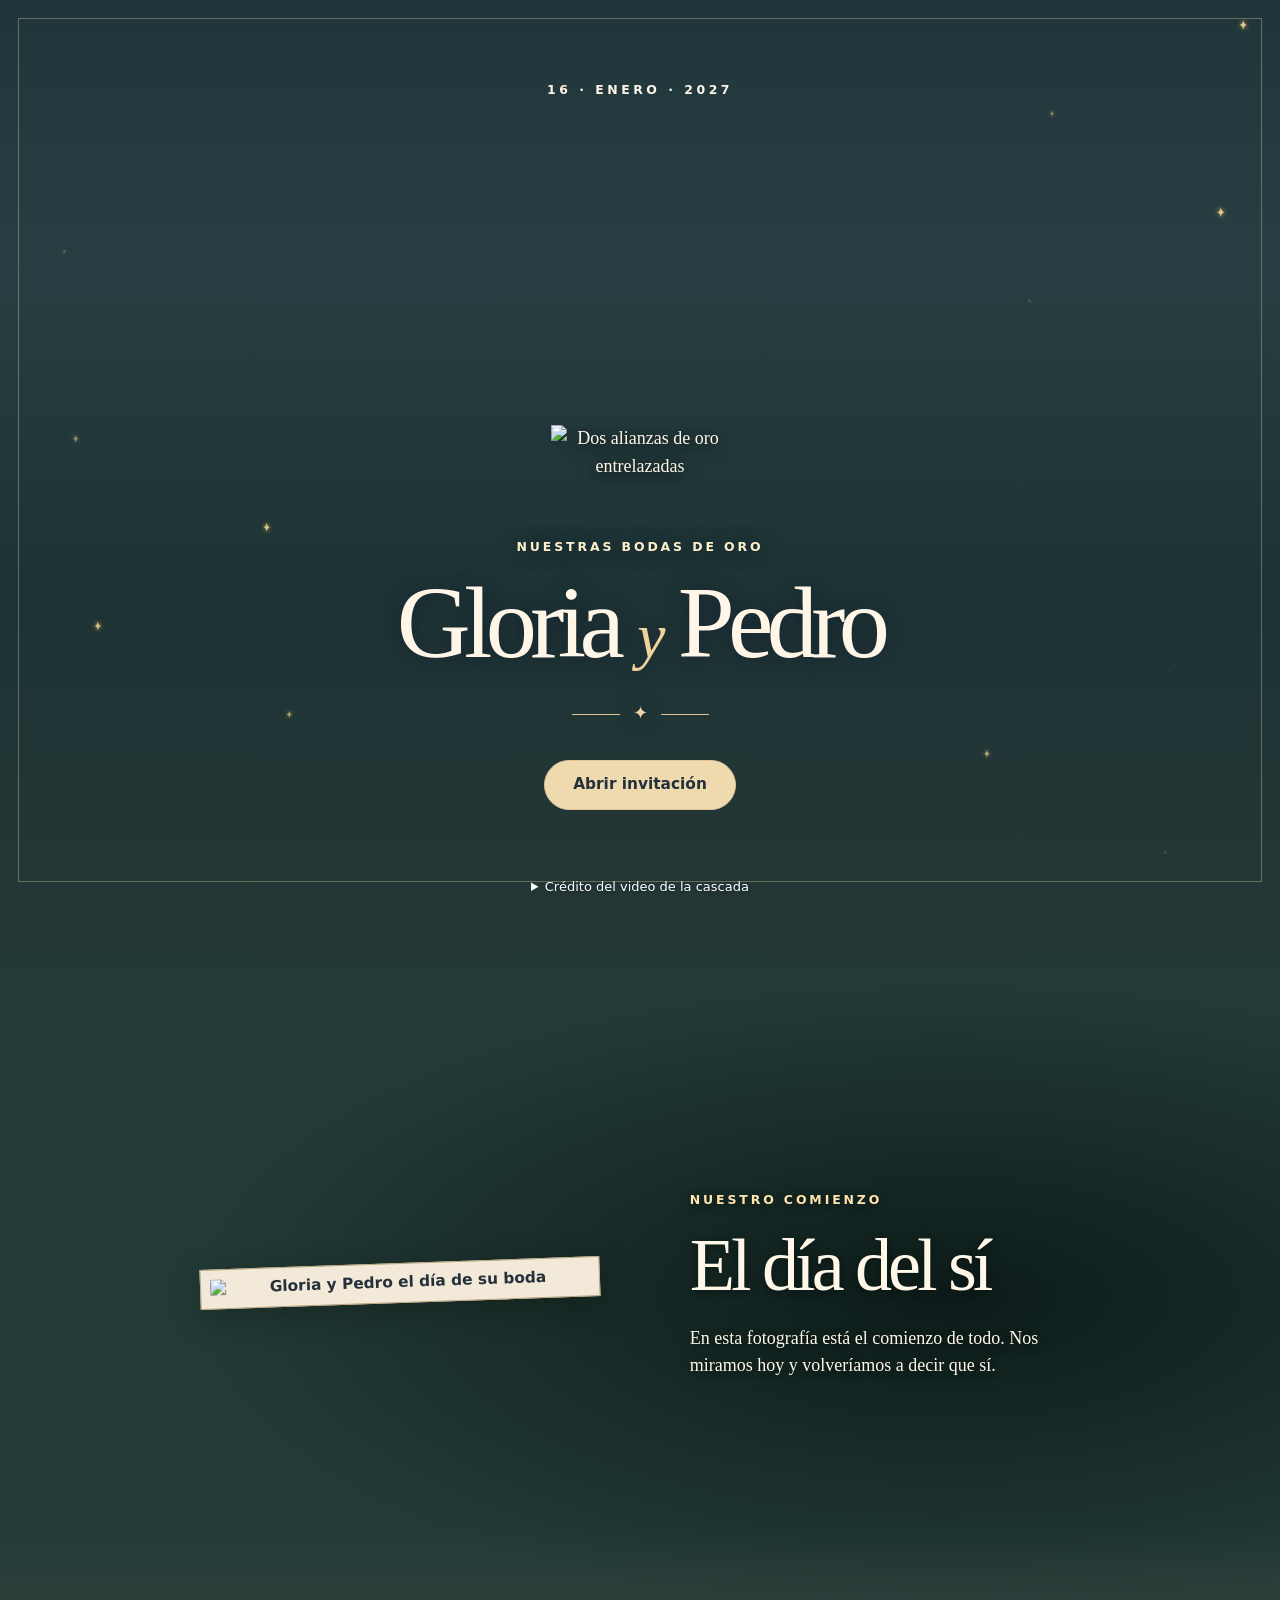
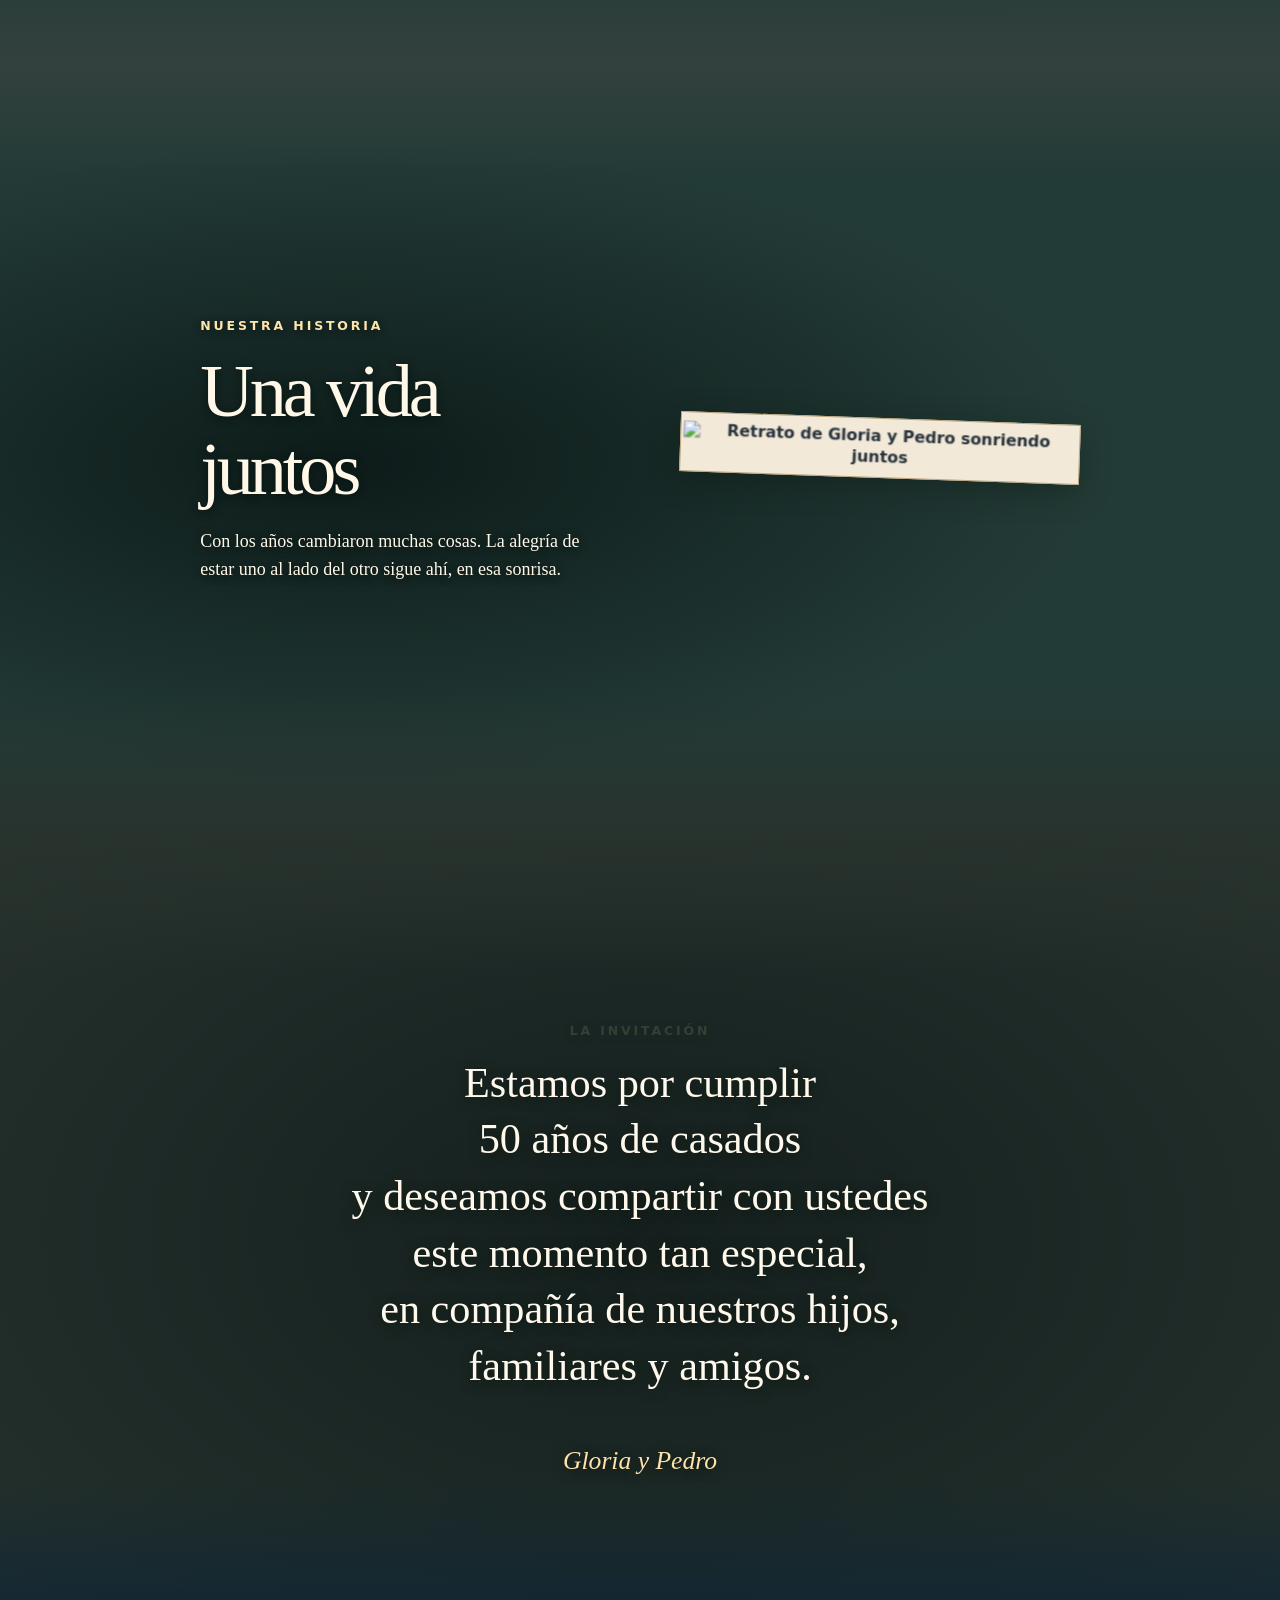
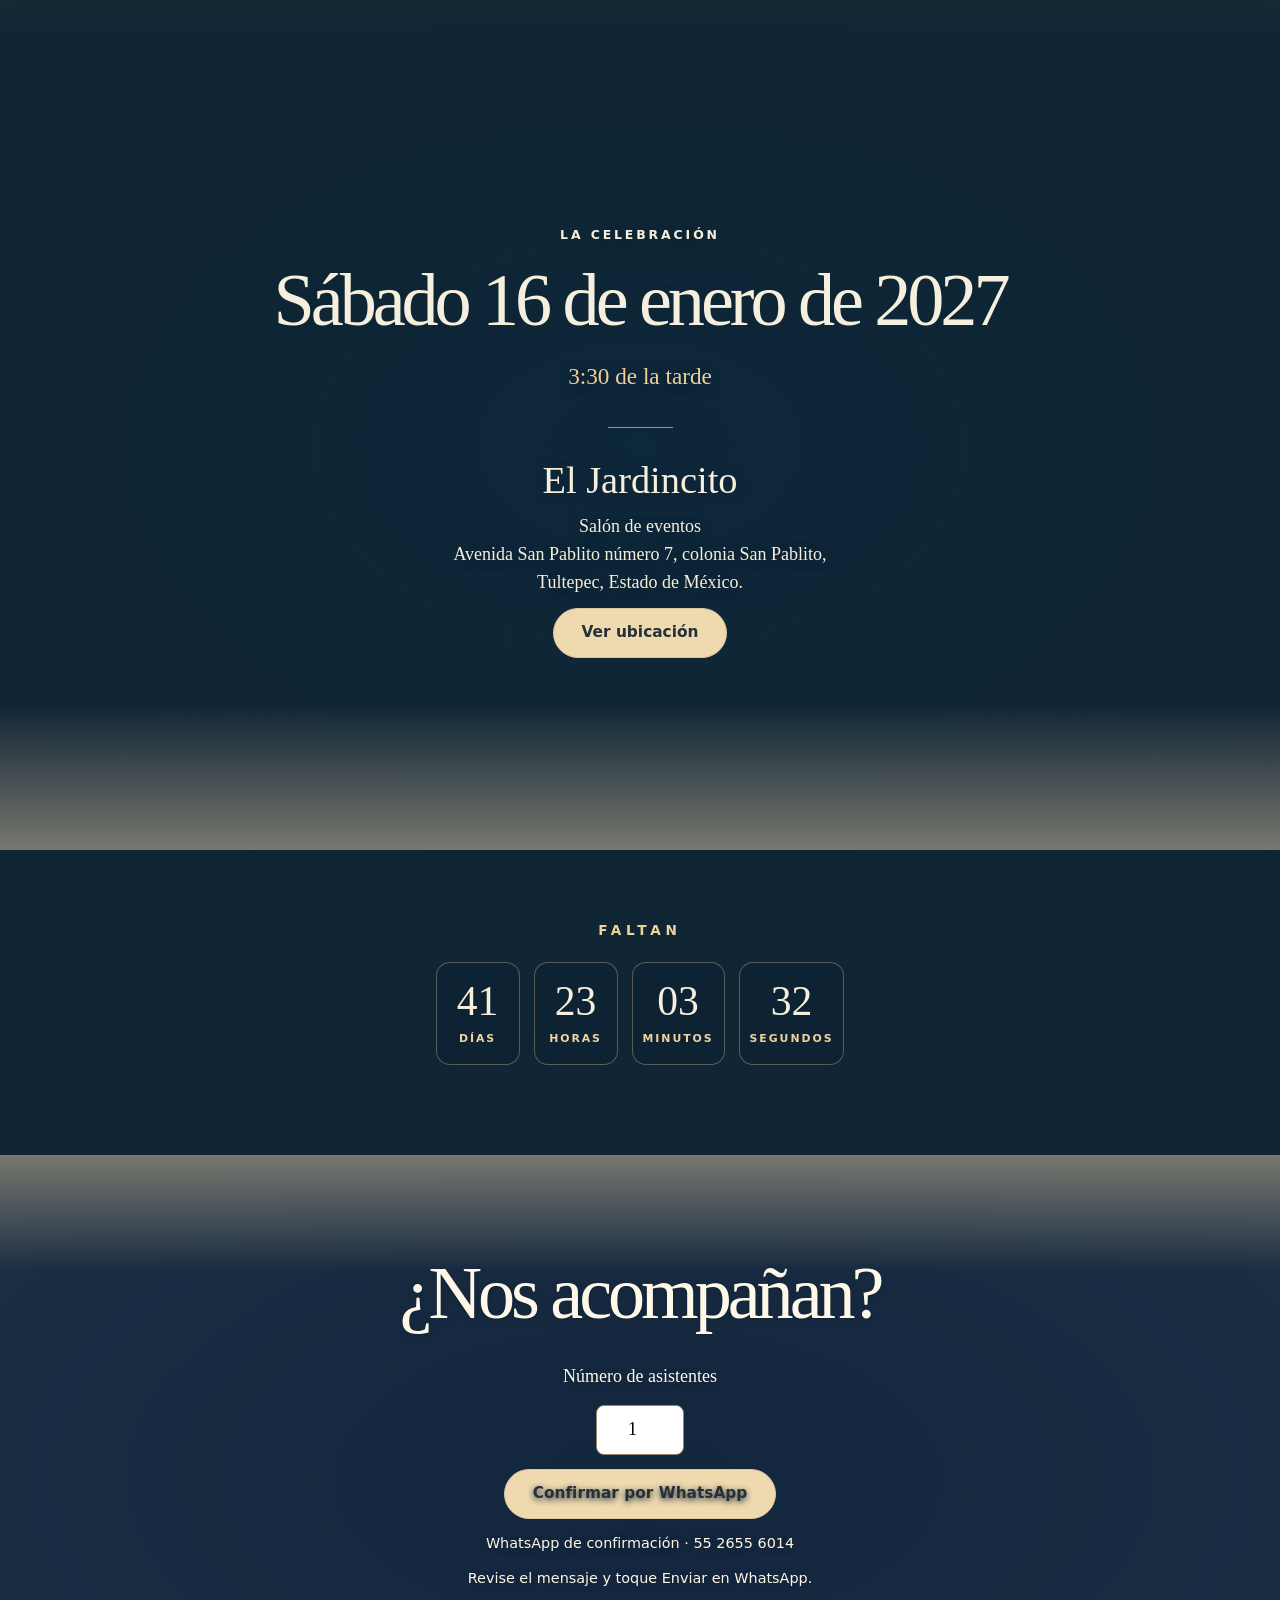
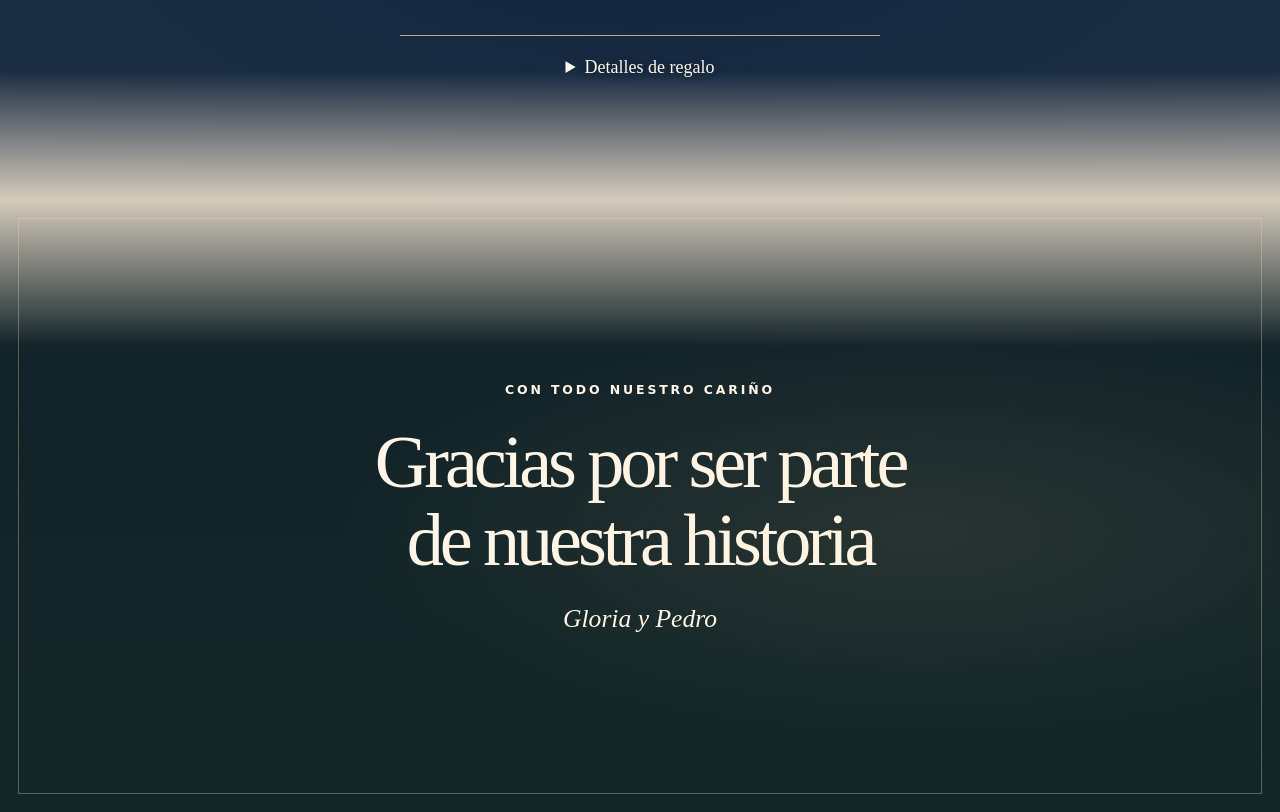
==== commit 85a0bf9a: "Agregar transferencias bancarias Banamex en Detalles de regalo" ====
--- a/index.html
+++ b/index.html
@@ -4,5 +4,5 @@
 <section class="album historia"><div class="album-scene valley" aria-hidden="true"></div><figure><button class="abrir-foto" type="button" aria-label="Ampliar fotografía"><img loading="lazy" src="https://gloria-y-pedro-bodas-de-oro.antiqueart4.chatgpt.site/juntos.webp" alt="Retrato de Gloria y Pedro sonriendo juntos"></button></figure><article><small>Nuestra historia</small><h2>Una vida juntos</h2><p>Con los años cambiaron muchas cosas. La alegría de estar uno al lado del otro sigue ahí, en esa sonrisa.</p></article></section>
 <section class="letter"><small>La invitación</small><blockquote><span>Estamos por cumplir 50 años de casados</span> <span>y deseamos compartir con ustedes</span> <span>este momento tan especial,</span> <span>en compañía de nuestros hijos,</span> <span>familiares y amigos.</span></blockquote><i>Gloria y Pedro</i></section>
 <section id="celebracion" class="event"><small>La celebración</small><h2 class="paso fecha">Sábado 16 de enero de 2027</h2><p class="paso year">3:30 de la tarde</p><hr aria-hidden="true"><h3 class="paso salon">El Jardincito</h3><p class="paso direccion">Salón de eventos<br>Avenida San Pablito número 7, colonia San Pablito,<br>Tultepec, Estado de México.</p><a class="paso btn" href="https://www.google.com/maps/search/?api=1&amp;query=El+Jardincito%2C+Avenida+San+Pablito+7%2C+San+Pablito%2C+Tultepec%2C+Estado+de+M%C3%A9xico">Ver ubicación</a></section>
-<section class="cuenta"><p class="falta">FALTAN</p><div class="cuenta-cajas"><div class="caja"><b id="cd-dias">56</b><span>DÍAS</span></div><div class="caja"><b id="cd-horas">06</b><span>HORAS</span></div><div class="caja"><b id="cd-min">02</b><span>MINUTOS</span></div><div class="caja"><b id="cd-seg">31</b><span>SEGUNDOS</span></div></div></section><section class="rsvp"><h2>¿Nos acompañan?</h2><form id="confirm"><label for="personas">Número de asistentes</label><input type="number" id="personas" inputmode="numeric" min="1" step="1" required value="1"><a class="btn" id="abrir-confirmacion" href="https://wa.me/525526556014?text=%C2%A1Hola%2C%20Gloria%20y%20Pedro%21%20Confirmo%20mi%20asistencia.%20Asistir%C3%A1%201%20persona.%20%C2%A1Gracias%20por%20invitarnos%21">Confirmar por WhatsApp</a><p class="note">WhatsApp de confirmación · 55 2655 6014</p><p class="note">Revise el mensaje y toque Enviar en WhatsApp.</p><textarea id="mensaje-confirmacion" aria-label="Mensaje de confirmación para copiar" rows="3" readonly hidden></textarea></form><details><summary>Detalles de regalo</summary><p>Lo más importante para nosotros es compartir este día con ustedes. Si desean tener un detalle, pueden entregarlo en un sobre el día de la celebración.</p></details></section>
+<section class="cuenta"><p class="falta">FALTAN</p><div class="cuenta-cajas"><div class="caja"><b id="cd-dias">56</b><span>DÍAS</span></div><div class="caja"><b id="cd-horas">06</b><span>HORAS</span></div><div class="caja"><b id="cd-min">02</b><span>MINUTOS</span></div><div class="caja"><b id="cd-seg">31</b><span>SEGUNDOS</span></div></div></section><section class="rsvp"><h2>¿Nos acompañan?</h2><form id="confirm"><label for="personas">Número de asistentes</label><input type="number" id="personas" inputmode="numeric" min="1" step="1" required value="1"><a class="btn" id="abrir-confirmacion" href="https://wa.me/525526556014?text=%C2%A1Hola%2C%20Gloria%20y%20Pedro%21%20Confirmo%20mi%20asistencia.%20Asistir%C3%A1%201%20persona.%20%C2%A1Gracias%20por%20invitarnos%21">Confirmar por WhatsApp</a><p class="note">WhatsApp de confirmación · 55 2655 6014</p><p class="note">Revise el mensaje y toque Enviar en WhatsApp.</p><textarea id="mensaje-confirmacion" aria-label="Mensaje de confirmación para copiar" rows="3" readonly hidden></textarea></form><details><summary>Detalles de regalo</summary><p>Lo más importante para nosotros es compartir este día con ustedes. Si desean tener un detalle, pueden entregarlo en un sobre el día de la celebración.</p><p>También se aceptan transferencias bancarias: Banamex, tarjeta <b>5256 7861 6298 6198</b>.</p></details></section>
 <footer class="garden"><div><small>Con todo nuestro cariño</small><h2>Gracias por ser parte<br>de nuestra historia</h2><i>Gloria y Pedro</i></div></footer></main><dialog id="foto-ampliada" aria-label="Fotografía ampliada"><button type="button" aria-label="Cerrar fotografía" autofocus>×</button><img alt=""></dialog><audio id="musica" loop preload="none" src="https://gloria-y-pedro-bodas-de-oro.antiqueart4.chatgpt.site/contigo.mp3"></audio><button id="sonido" hidden></button><canvas id="vuelo" aria-hidden="true"></canvas><script src="invitacion-animacion.js?v=enlaces"></script></html>
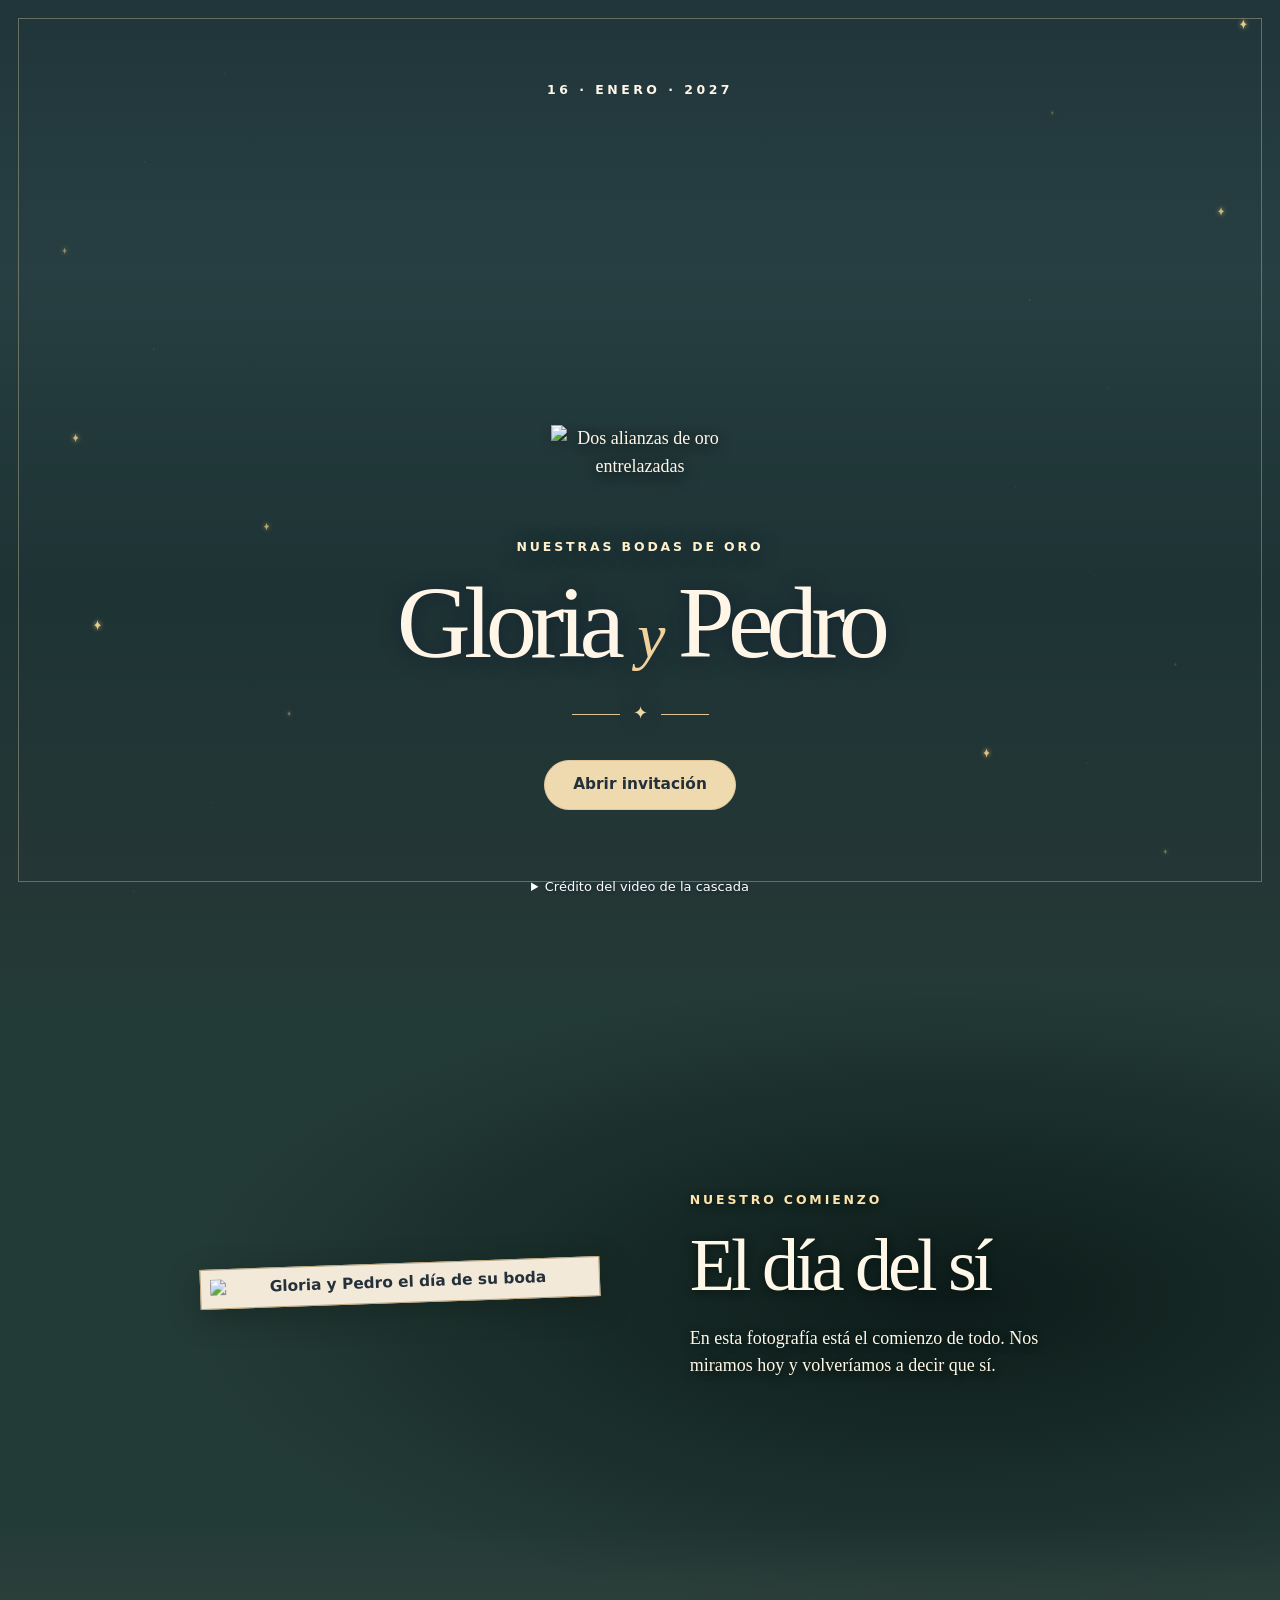
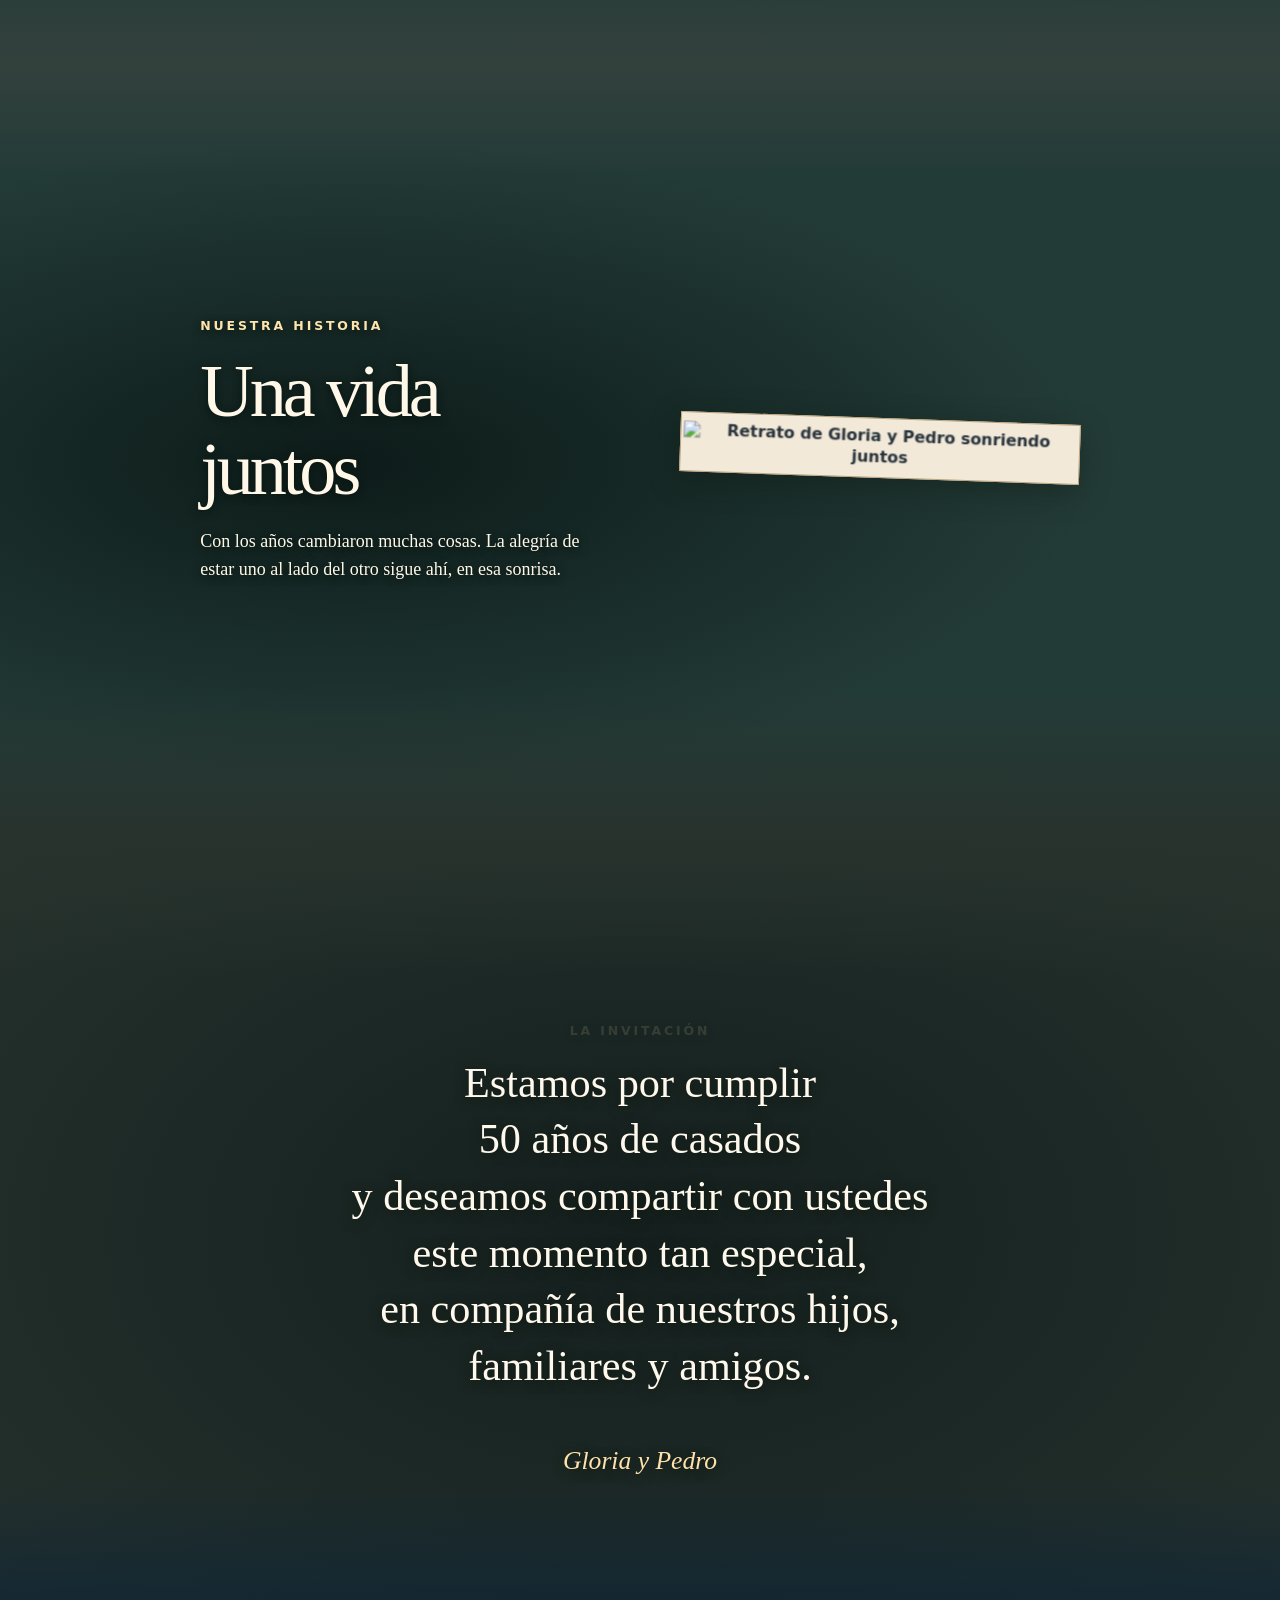
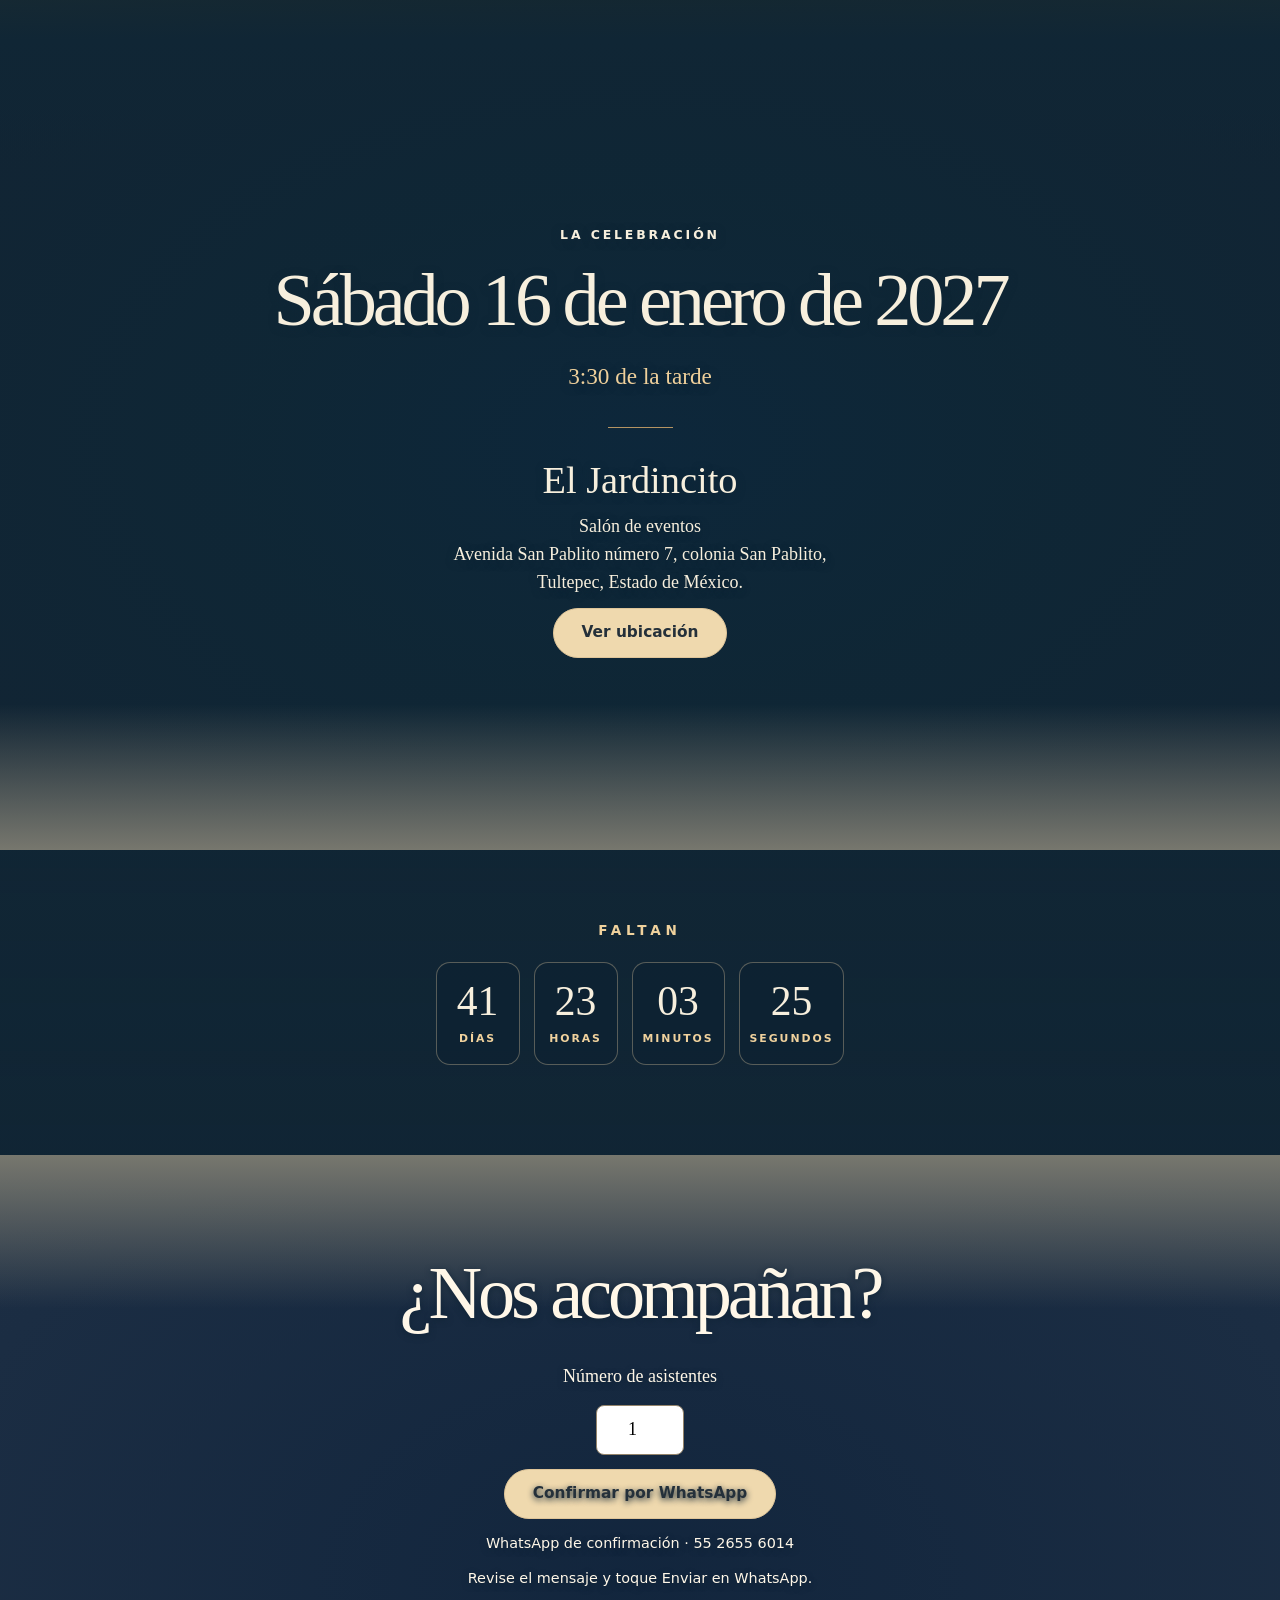
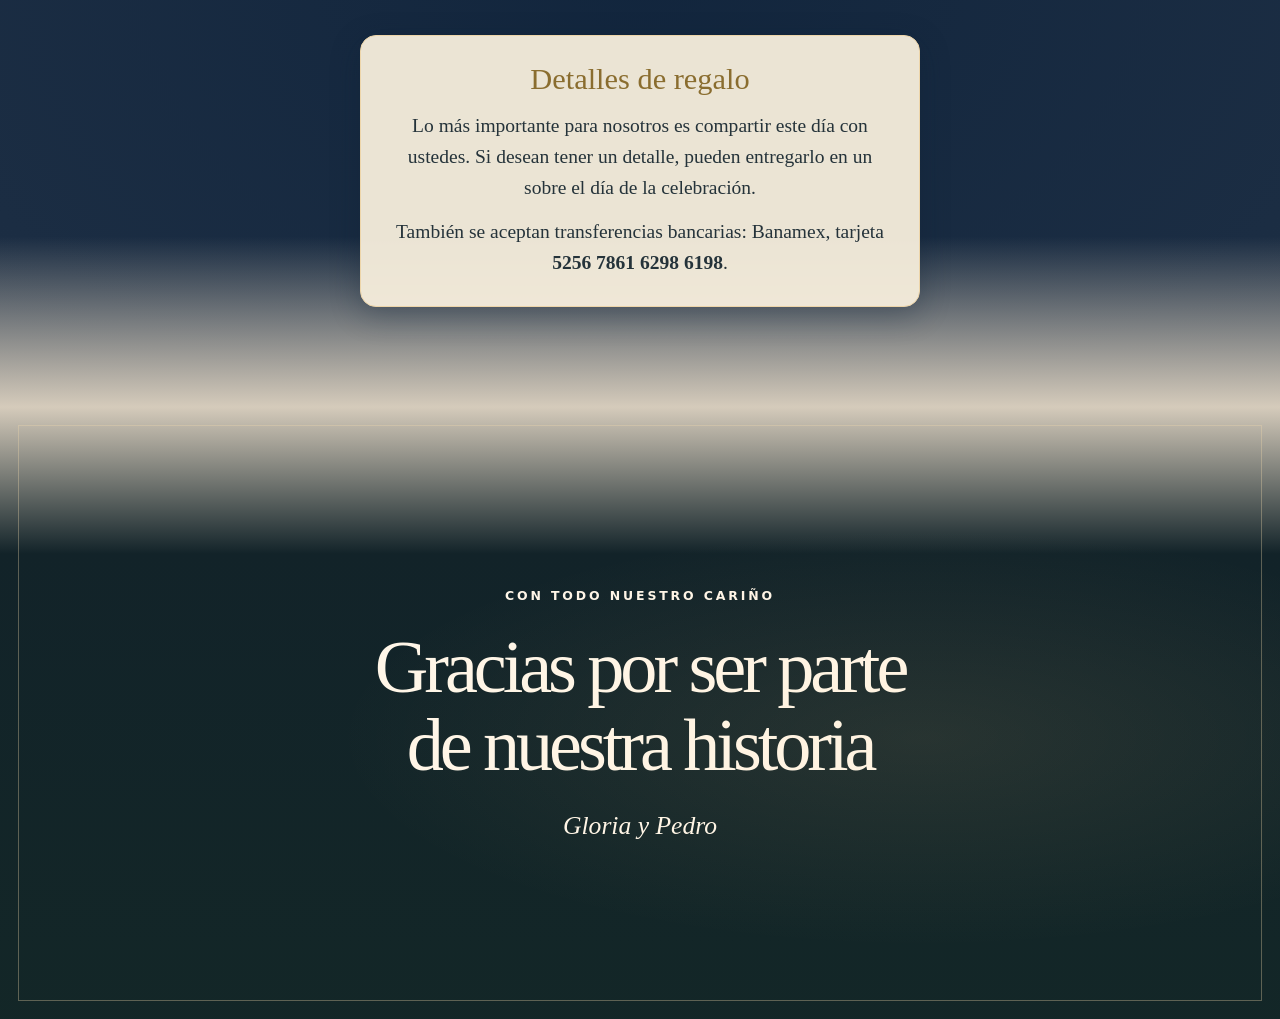
==== commit a1cffa85: "Detalles de regalo siempre visibles, sin desplegable, con tarjeta y letra más grande" ====
--- a/index.html
+++ b/index.html
@@ -4,5 +4,5 @@
 <section class="album historia"><div class="album-scene valley" aria-hidden="true"></div><figure><button class="abrir-foto" type="button" aria-label="Ampliar fotografía"><img loading="lazy" src="https://gloria-y-pedro-bodas-de-oro.antiqueart4.chatgpt.site/juntos.webp" alt="Retrato de Gloria y Pedro sonriendo juntos"></button></figure><article><small>Nuestra historia</small><h2>Una vida juntos</h2><p>Con los años cambiaron muchas cosas. La alegría de estar uno al lado del otro sigue ahí, en esa sonrisa.</p></article></section>
 <section class="letter"><small>La invitación</small><blockquote><span>Estamos por cumplir 50 años de casados</span> <span>y deseamos compartir con ustedes</span> <span>este momento tan especial,</span> <span>en compañía de nuestros hijos,</span> <span>familiares y amigos.</span></blockquote><i>Gloria y Pedro</i></section>
 <section id="celebracion" class="event"><small>La celebración</small><h2 class="paso fecha">Sábado 16 de enero de 2027</h2><p class="paso year">3:30 de la tarde</p><hr aria-hidden="true"><h3 class="paso salon">El Jardincito</h3><p class="paso direccion">Salón de eventos<br>Avenida San Pablito número 7, colonia San Pablito,<br>Tultepec, Estado de México.</p><a class="paso btn" href="https://www.google.com/maps/search/?api=1&amp;query=El+Jardincito%2C+Avenida+San+Pablito+7%2C+San+Pablito%2C+Tultepec%2C+Estado+de+M%C3%A9xico">Ver ubicación</a></section>
-<section class="cuenta"><p class="falta">FALTAN</p><div class="cuenta-cajas"><div class="caja"><b id="cd-dias">56</b><span>DÍAS</span></div><div class="caja"><b id="cd-horas">06</b><span>HORAS</span></div><div class="caja"><b id="cd-min">02</b><span>MINUTOS</span></div><div class="caja"><b id="cd-seg">31</b><span>SEGUNDOS</span></div></div></section><section class="rsvp"><h2>¿Nos acompañan?</h2><form id="confirm"><label for="personas">Número de asistentes</label><input type="number" id="personas" inputmode="numeric" min="1" step="1" required value="1"><a class="btn" id="abrir-confirmacion" href="https://wa.me/525526556014?text=%C2%A1Hola%2C%20Gloria%20y%20Pedro%21%20Confirmo%20mi%20asistencia.%20Asistir%C3%A1%201%20persona.%20%C2%A1Gracias%20por%20invitarnos%21">Confirmar por WhatsApp</a><p class="note">WhatsApp de confirmación · 55 2655 6014</p><p class="note">Revise el mensaje y toque Enviar en WhatsApp.</p><textarea id="mensaje-confirmacion" aria-label="Mensaje de confirmación para copiar" rows="3" readonly hidden></textarea></form><details><summary>Detalles de regalo</summary><p>Lo más importante para nosotros es compartir este día con ustedes. Si desean tener un detalle, pueden entregarlo en un sobre el día de la celebración.</p><p>También se aceptan transferencias bancarias: Banamex, tarjeta <b>5256 7861 6298 6198</b>.</p></details></section>
+<section class="cuenta"><p class="falta">FALTAN</p><div class="cuenta-cajas"><div class="caja"><b id="cd-dias">56</b><span>DÍAS</span></div><div class="caja"><b id="cd-horas">06</b><span>HORAS</span></div><div class="caja"><b id="cd-min">02</b><span>MINUTOS</span></div><div class="caja"><b id="cd-seg">31</b><span>SEGUNDOS</span></div></div></section><section class="rsvp"><h2>¿Nos acompañan?</h2><form id="confirm"><label for="personas">Número de asistentes</label><input type="number" id="personas" inputmode="numeric" min="1" step="1" required value="1"><a class="btn" id="abrir-confirmacion" href="https://wa.me/525526556014?text=%C2%A1Hola%2C%20Gloria%20y%20Pedro%21%20Confirmo%20mi%20asistencia.%20Asistir%C3%A1%201%20persona.%20%C2%A1Gracias%20por%20invitarnos%21">Confirmar por WhatsApp</a><p class="note">WhatsApp de confirmación · 55 2655 6014</p><p class="note">Revise el mensaje y toque Enviar en WhatsApp.</p><textarea id="mensaje-confirmacion" aria-label="Mensaje de confirmación para copiar" rows="3" readonly hidden></textarea></form><div class="regalo"><h3>Detalles de regalo</h3><p>Lo más importante para nosotros es compartir este día con ustedes. Si desean tener un detalle, pueden entregarlo en un sobre el día de la celebración.</p><p>También se aceptan transferencias bancarias: Banamex, tarjeta <b>5256 7861 6298 6198</b>.</p></div></section>
 <footer class="garden"><div><small>Con todo nuestro cariño</small><h2>Gracias por ser parte<br>de nuestra historia</h2><i>Gloria y Pedro</i></div></footer></main><dialog id="foto-ampliada" aria-label="Fotografía ampliada"><button type="button" aria-label="Cerrar fotografía" autofocus>×</button><img alt=""></dialog><audio id="musica" loop preload="none" src="https://gloria-y-pedro-bodas-de-oro.antiqueart4.chatgpt.site/contigo.mp3"></audio><button id="sonido" hidden></button><canvas id="vuelo" aria-hidden="true"></canvas><script src="invitacion-animacion.js?v=enlaces"></script></html>
--- a/invitacion-estilo.css
+++ b/invitacion-estilo.css
@@ -1,4 +1,6 @@
-*{box-sizing:border-box}body{margin:0;background:#112332;color:#f7efdd;font:18px/1.55 Georgia,serif}header,footer,section{text-align:center;position:relative}h1,h2,h3,p,figure,blockquote{margin:0}h1,h2,h3{font-weight:400;line-height:1.05;text-wrap:balance}h1{font-size:clamp(4rem,8vw,8rem);letter-spacing:-.065em}h1 i{font-size:.62em;color:#f0d29d}h2{font-size:clamp(2.8rem,5.8vw,5.6rem);letter-spacing:-.055em}h3{font-size:2.4rem}small,.label,.date{font:600 .78rem/1.5 system-ui,sans-serif;text-transform:uppercase;letter-spacing:.23em}.garden{background:linear-gradient(180deg,#10233666,#11223259 52%,#0e1b2bd9),url(https://gloria-y-pedro-bodas-de-oro.antiqueart4.chatgpt.site/valle.webp) center/cover;display:grid;place-items:center;isolation:isolate;color:#fff6e8}.garden:before{content:'';position:absolute;inset:18px;border:1px solid #edd5a957;pointer-events:none}.garden:after{content:'';position:absolute;inset:0;pointer-events:none;background:radial-gradient(ellipse at 72% 54%,#ffcf8917,transparent 45%);animation:glow 6s infinite alternate}@keyframes glow{to{opacity:.18}}header{min-height:100vh;min-height:100svh}.date{position:absolute;top:9%;letter-spacing:.28em}.cover{text-shadow:0 2px 18px #172331}.label{margin:24px 0 12px;color:#fff0cc}.rings{height:40px;width:68px;position:relative;margin:auto}.rings:before,.rings:after{content:'';position:absolute;border:2px solid #eed09b;width:35px;height:35px;border-radius:50%;left:3px;top:4px}.rings:after{left:28px;top:0}.orn{display:flex;align-items:center;justify-content:center;gap:13px;margin:24px 0 32px;color:#efd6a6}.orn:before,.orn:after{content:'';width:48px;height:1px;background:#dfc397}button,.btn{position:relative;z-index:1;background:#efd9ae;color:#24303a;border:1px solid #dfc599;padding:14px 28px;border-radius:40px;cursor:pointer;font:600 .96rem/1.3 system-ui,sans-serif;text-decoration:none;display:inline-block}button:hover,.btn:hover{background:#fff0cf}.album{display:flex;gap:clamp(32px,7vw,110px);align-items:center;justify-content:center;padding:clamp(70px,10vw,150px) 7%;background:#f4eddf;color:#323431}.album figure{width:min(40vw,400px);border:1px solid #b9a47d;padding:9px;transform:rotate(-2deg)}figure img{width:100%;height:auto;display:block}.album article{max-width:390px;text-align:left}.album h2,.event h2{margin:14px 0 20px}.historia{flex-direction:row-reverse;background:#172c38;color:#fff1df}.historia figure{transform:rotate(2deg);overflow:hidden}.historia.visible img{animation:zoom 7s ease-out both}@keyframes zoom{from{transform:scale(1)}to{transform:scale(1.035)}}.letter,.event,.rsvp,footer{padding:100px 7%}.letter{background:#e9dbbf;color:#353834}.letter blockquote{max-width:830px;margin:26px auto;font-size:clamp(1.7rem,3.3vw,3rem);line-height:1.32}.letter i,footer i{font-size:1.6rem}.event{background:#102635}.year{color:#efd09b;font-size:1.45rem}hr{width:65px;border:0;border-top:1px solid #b49462;margin:32px auto}.event h3,.event .btn{margin:12px}.rsvp{background:#f4eddf;color:#25333a}.rsvp form{display:grid;justify-items:center;gap:14px;margin:30px auto}.rsvp input{width:88px;text-align:center;padding:10px;font:inherit;border:1px solid #94846b;border-radius:8px}.note{font: .9rem/1.5 system-ui,sans-serif}.rsvp details{max-width:480px;margin:45px auto 0;border-top:1px solid #bca985;padding:18px}.rsvp summary{cursor:pointer}.rsvp details p{margin-top:15px}footer{min-height:68vh}footer h2{margin:20px auto}#sonido{position:fixed;right:16px;bottom:max(16px,env(safe-area-inset-bottom));background:#162c39;color:#f7dfb7;padding:11px 16px;z-index:5;font-size:14px}[hidden]{display:none}
+*{box-sizing:border-box}body{margin:0;background:#112332;color:#f7efdd;font:18px/1.55 Georgia,serif}header,footer,section{text-align:center;position:relative}h1,h2,h3,p,figure,blockquote{margin:0}h1,h2,h3{font-weight:400;line-height:1.05;text-wrap:balance}h1{font-size:clamp(4rem,8vw,8rem);letter-spacing:-.065em}h1 i{font-size:.62em;color:#f0d29d}h2{font-size:clamp(2.8rem,5.8vw,5.6rem);letter-spacing:-.055em}h3{font-size:2.4rem}small,.label,.date{font:600 .78rem/1.5 system-ui,sans-serif;text-transform:uppercase;letter-spacing:.23em}.garden{background:linear-gradient(180deg,#10233666,#11223259 52%,#0e1b2bd9),url(https://gloria-y-pedro-bodas-de-oro.antiqueart4.chatgpt.site/valle.webp) center/cover;display:grid;place-items:center;isolation:isolate;color:#fff6e8}.garden:before{content:'';position:absolute;inset:18px;border:1px solid #edd5a957;pointer-events:none}.garden:after{content:'';position:absolute;inset:0;pointer-events:none;background:radial-gradient(ellipse at 72% 54%,#ffcf8917,transparent 45%);animation:glow 6s infinite alternate}@keyframes glow{to{opacity:.18}}header{min-height:100vh;min-height:100svh}.date{position:absolute;top:9%;letter-spacing:.28em}.cover{text-shadow:0 2px 18px #172331}.label{margin:24px 0 12px;color:#fff0cc}.rings{height:40px;width:68px;position:relative;margin:auto}.rings:before,.rings:after{content:'';position:absolute;border:2px solid #eed09b;width:35px;height:35px;border-radius:50%;left:3px;top:4px}.rings:after{left:28px;top:0}.orn{display:flex;align-items:center;justify-content:center;gap:13px;margin:24px 0 32px;color:#efd6a6}.orn:before,.orn:after{content:'';width:48px;height:1px;background:#dfc397}button,.btn{position:relative;z-index:1;background:#efd9ae;color:#24303a;border:1px solid #dfc599;padding:14px 28px;border-radius:40px;cursor:pointer;font:600 .96rem/1.3 system-ui,sans-serif;text-decoration:none;display:inline-block}button:hover,.btn:hover{background:#fff0cf}.album{display:flex;gap:clamp(32px,7vw,110px);align-items:center;justify-content:center;padding:clamp(70px,10vw,150px) 7%;background:#f4eddf;color:#323431}.album figure{width:min(40vw,400px);border:1px solid #b9a47d;padding:9px;transform:rotate(-2deg)}figure img{width:100%;height:auto;display:block}.album article{max-width:390px;text-align:left}.album h2,.event h2{margin:14px 0 20px}.historia{flex-direction:row-reverse;background:#172c38;color:#fff1df}.historia figure{transform:rotate(2deg);overflow:hidden}.historia.visible img{animation:zoom 7s ease-out both}@keyframes zoom{from{transform:scale(1)}to{transform:scale(1.035)}}.letter,.event,.rsvp,footer{padding:100px 7%}.letter{background:#e9dbbf;color:#353834}.letter blockquote{max-width:830px;margin:26px auto;font-size:clamp(1.7rem,3.3vw,3rem);line-height:1.32}.letter i,footer i{font-size:1.6rem}.event{background:#102635}.year{color:#efd09b;font-size:1.45rem}hr{width:65px;border:0;border-top:1px solid #b49462;margin:32px auto}.event h3,.event .btn{margin:12px}.rsvp{background:#f4eddf;color:#25333a}.rsvp form{display:grid;justify-items:center;gap:14px;margin:30px auto}.rsvp input{width:88px;text-align:center;padding:10px;font:inherit;border:1px solid #94846b;border-radius:8px}.note{font: .9rem/1.5 system-ui,sans-serif}.rsvp .regalo{max-width:560px;margin:45px auto 0;background:#f7efddf2;border:1px solid #edd5a9;border-radius:16px;padding:28px 26px;color:#25333a;text-shadow:none;box-shadow:0 8px 30px #0e223355}
+.rsvp .regalo h3{font-size:1.9rem;color:#8a6d2f;margin-bottom:14px}
+.rsvp .regalo p{font-size:1.22rem;line-height:1.6;margin-top:12px}footer{min-height:68vh}footer h2{margin:20px auto}#sonido{position:fixed;right:16px;bottom:max(16px,env(safe-area-inset-bottom));background:#162c39;color:#f7dfb7;padding:11px 16px;z-index:5;font-size:14px}[hidden]{display:none}
 @media(max-width:680px){.album{flex-direction:column;padding:68px 8%;gap:32px}.album figure{width:min(75vw,340px)}.album article{text-align:center}.garden:before{inset:12px}h1{font-size:clamp(3.25rem,14vw,5.6rem)}.letter,.event,.rsvp{padding:75px 8%}}@media(prefers-reduced-motion:reduce){*,*:before,*:after{animation:none!important}}
 
 header.cascada{overflow:hidden;background:#273f42 url(https://gloria-y-pedro-bodas-de-oro.antiqueart4.chatgpt.site/cascada.webp) center/cover}
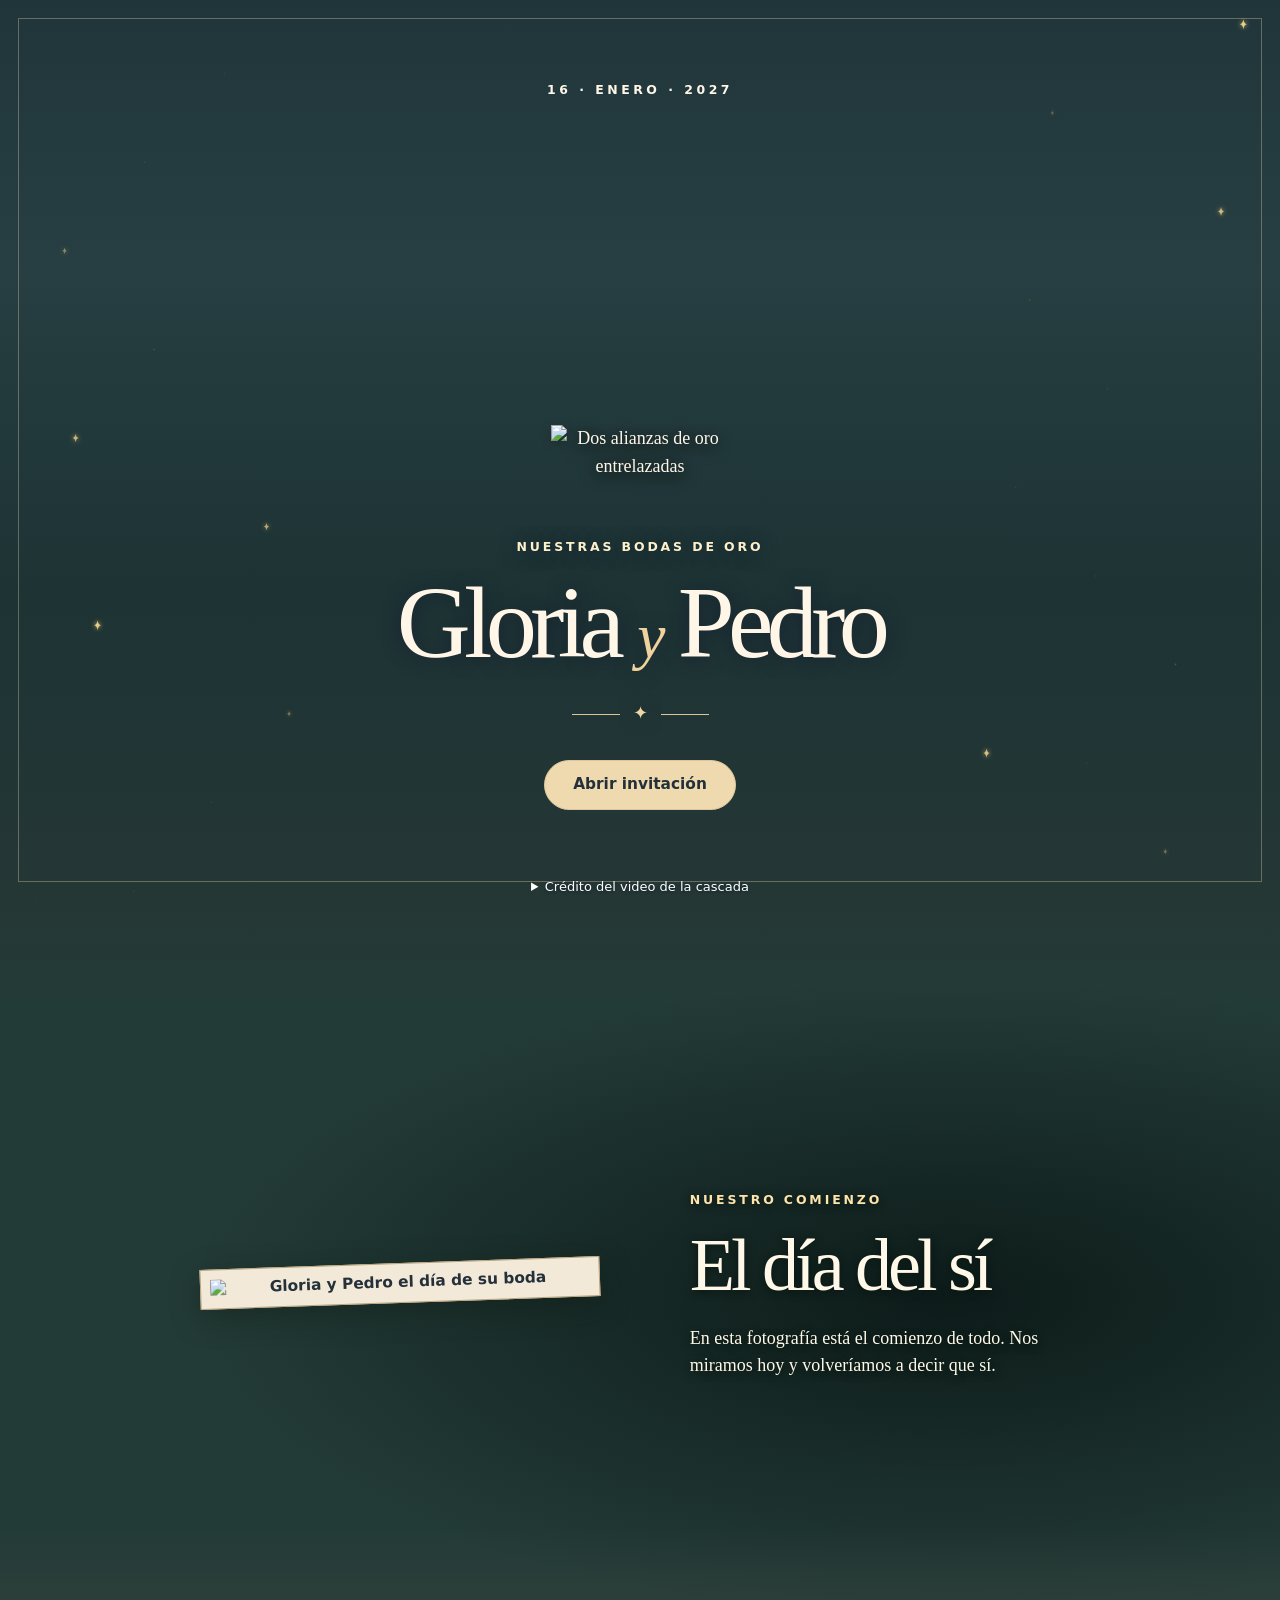
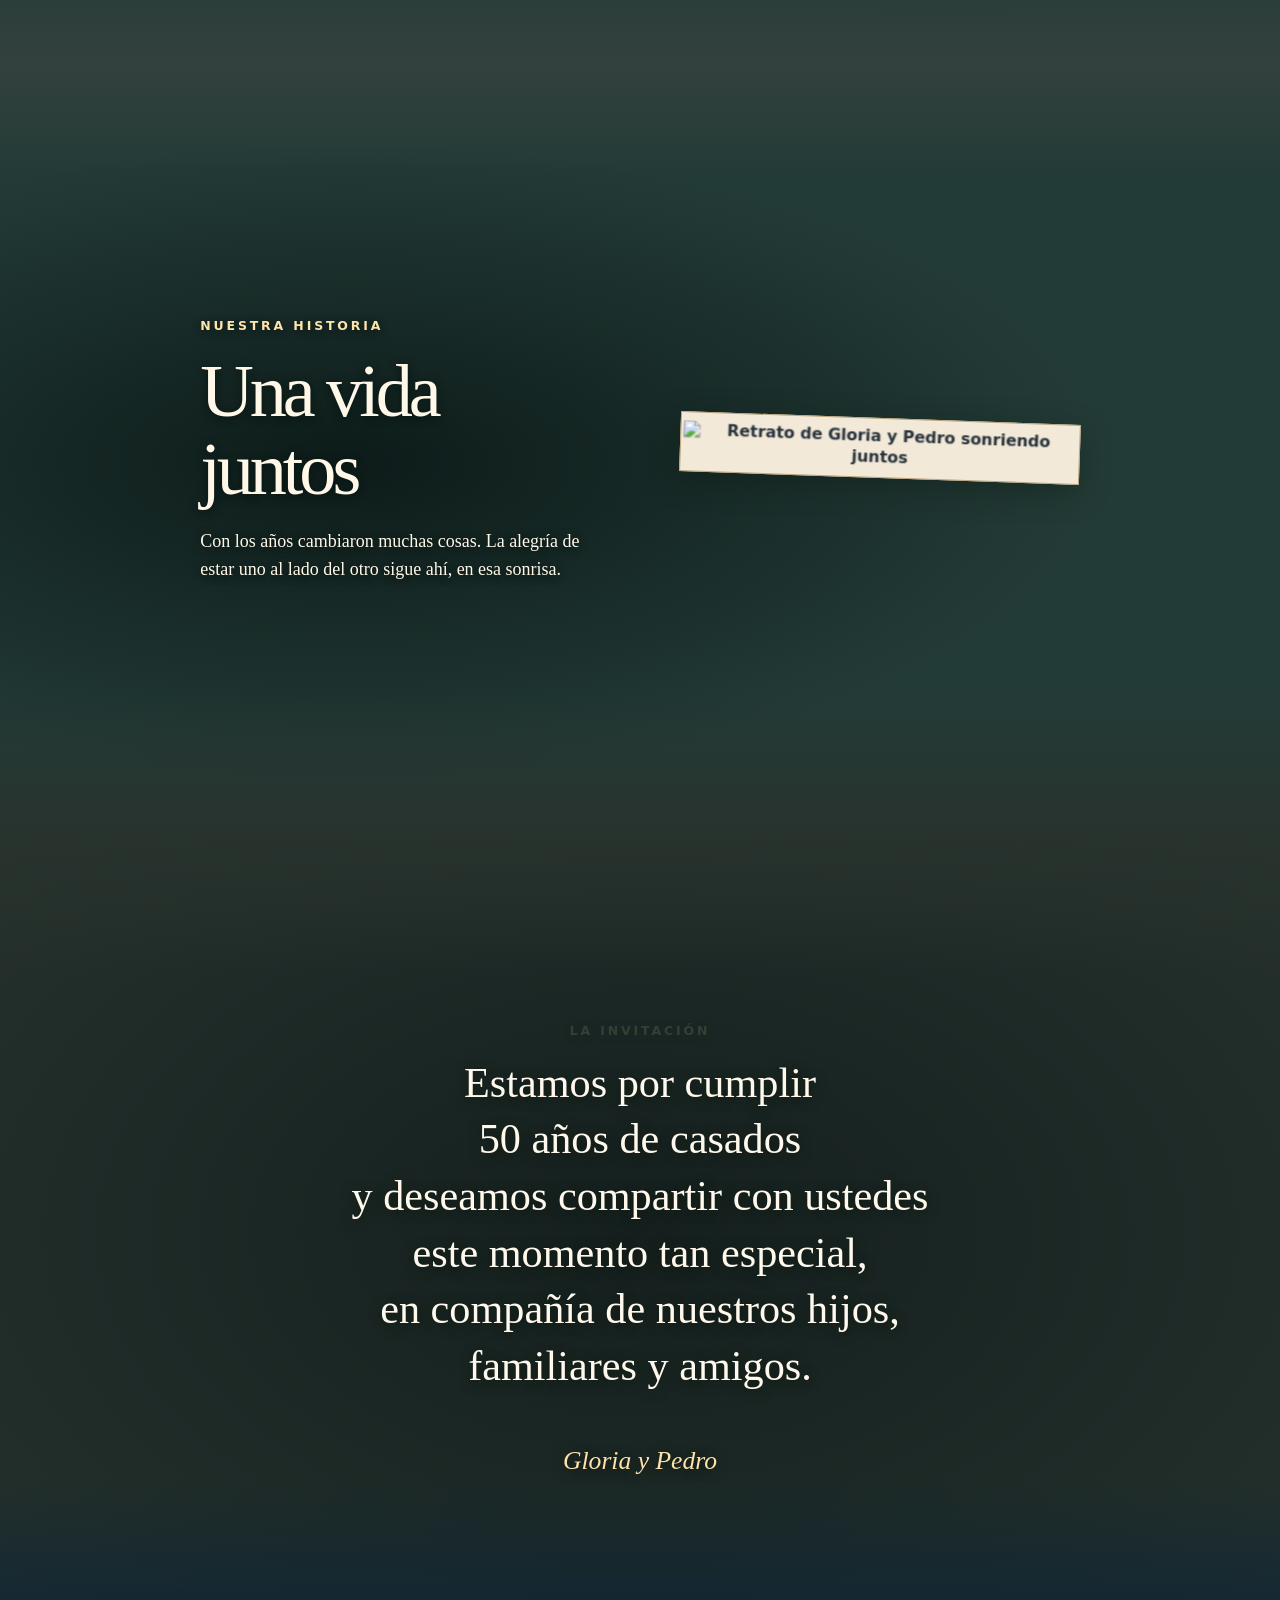
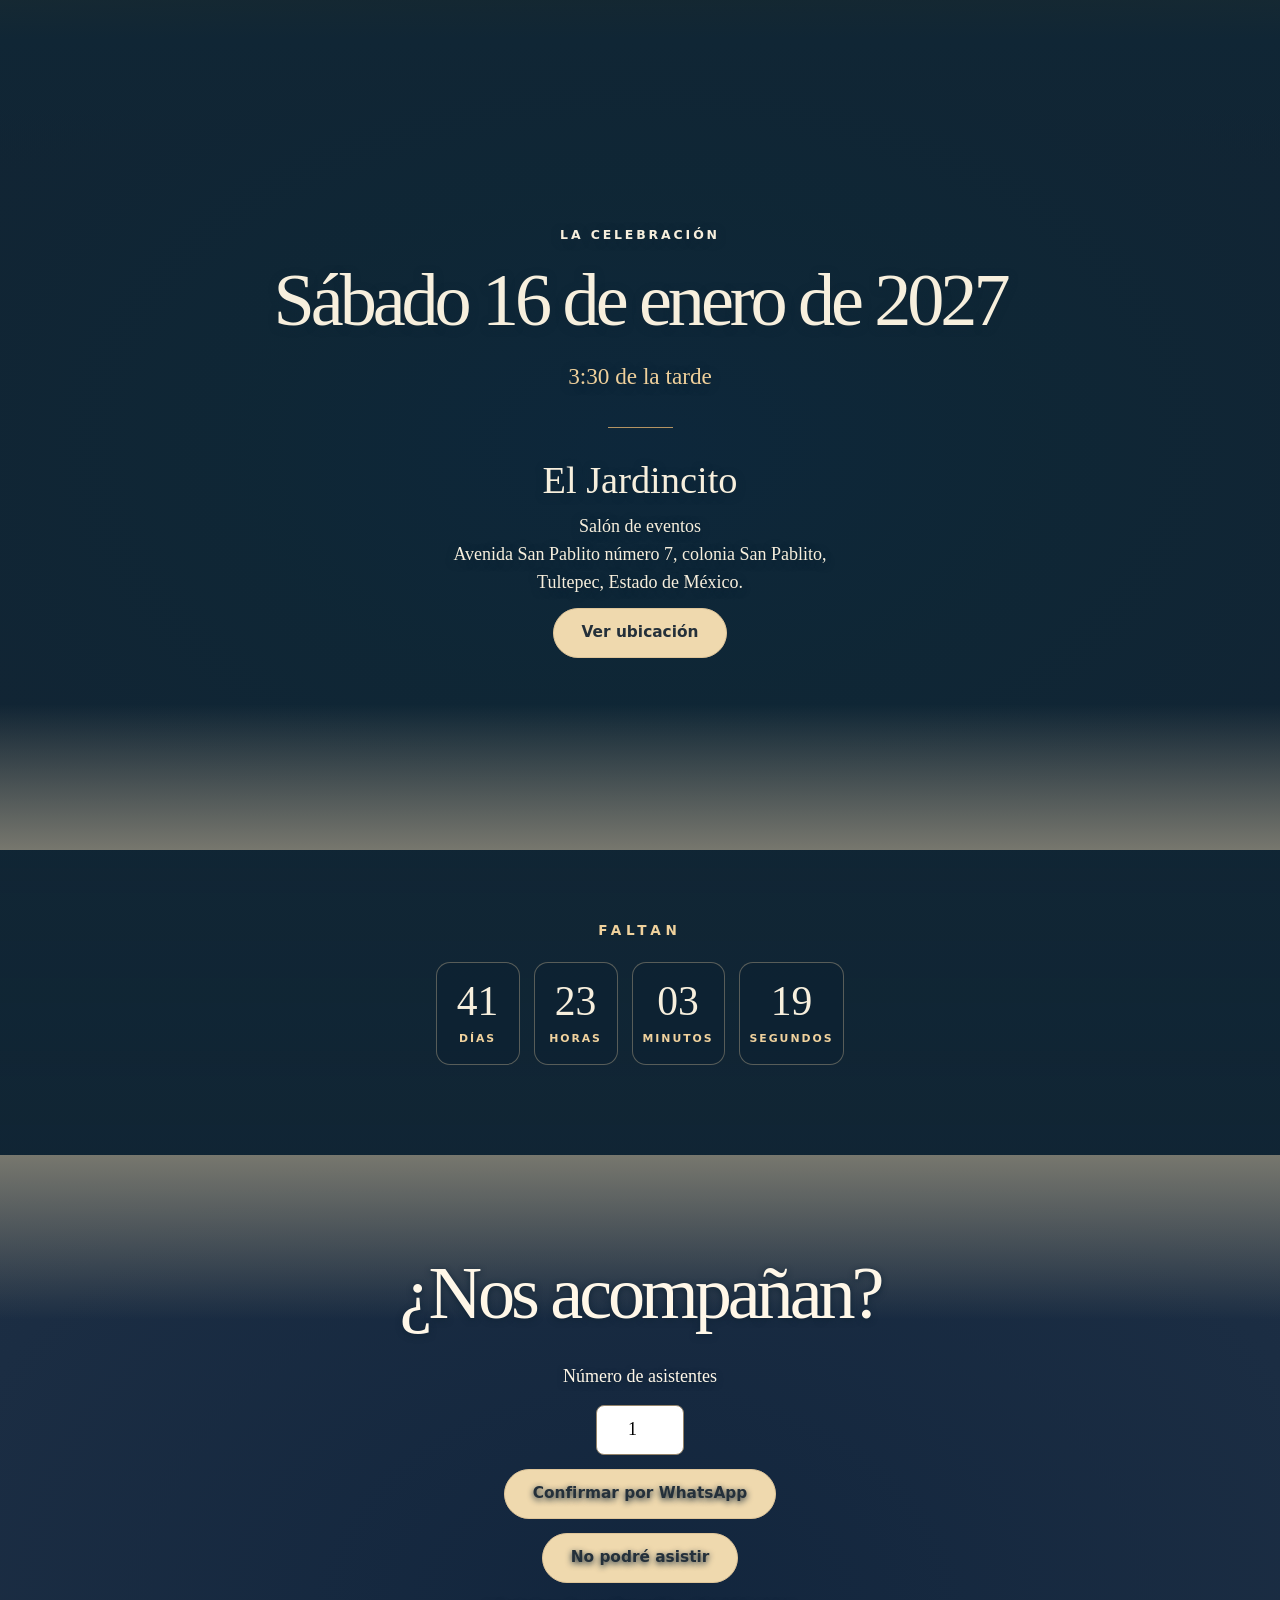
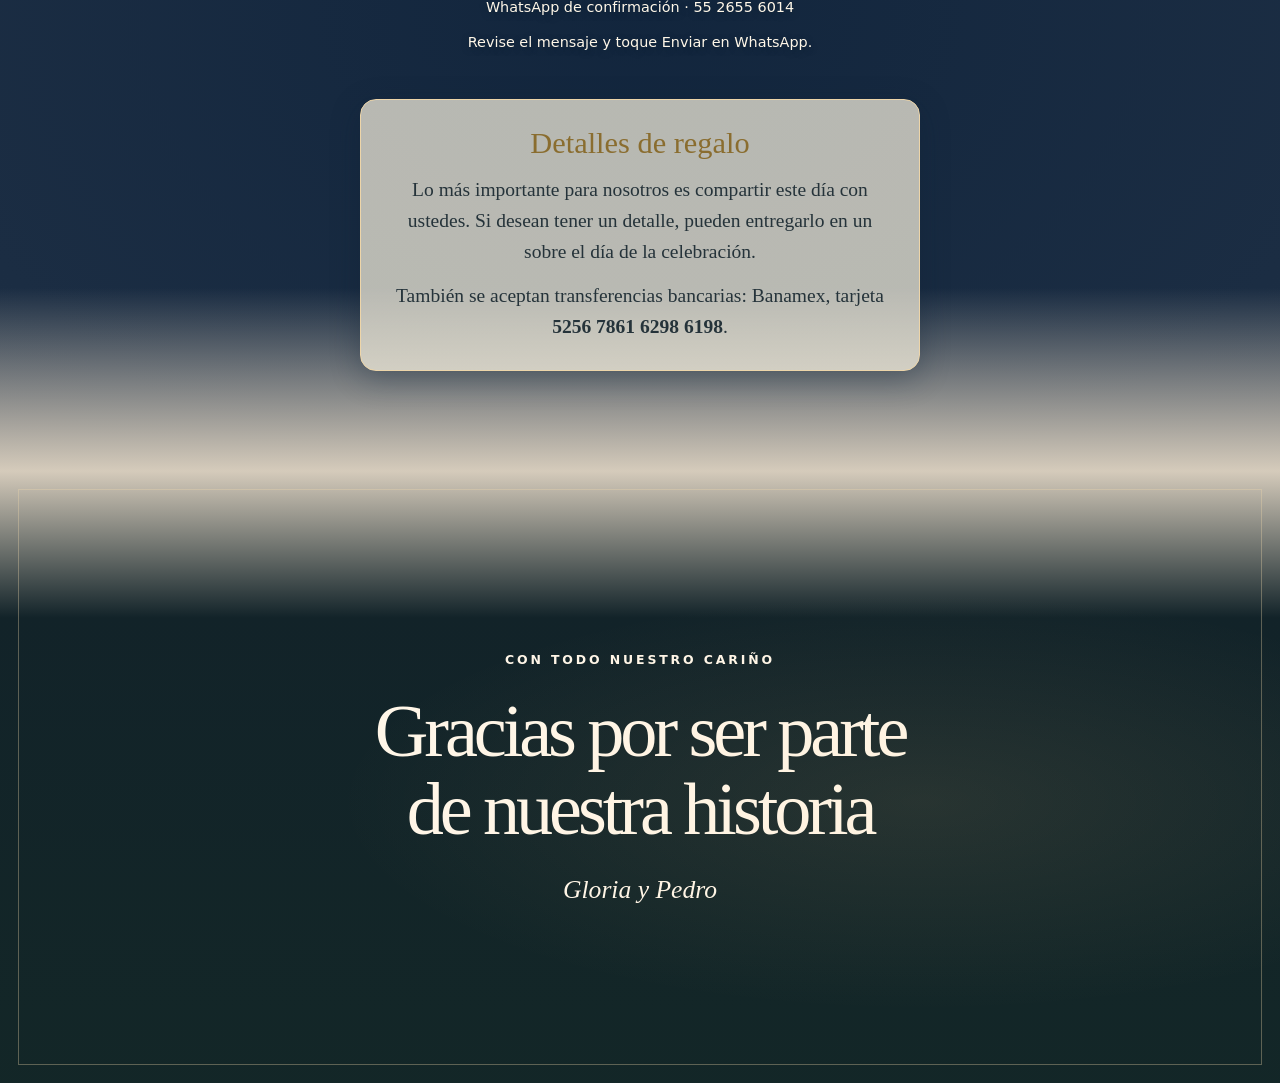
==== commit 796d410e: "Ligas personalizadas ?para=&lugares=: tarjeta fija y confirmación por WhatsApp con nombre y lugares" ====
--- a/index.html
+++ b/index.html
@@ -1,8 +1,8 @@
 <!doctype html><html lang="es-MX"><meta charset="utf-8"><meta name="viewport" content="width=device-width, initial-scale=1"><meta name="theme-color" content="#132433"><title>Gloria y Pedro · Nuestras bodas de oro</title><link rel="stylesheet" href="invitacion-estilo.css?v=fotos"><main>
-<header class="garden cascada"><video class="agua" autoplay muted playsinline loop preload="auto" poster="https://gloria-y-pedro-bodas-de-oro.antiqueart4.chatgpt.site/cascada.webp" aria-hidden="true" src="https://gloria-y-pedro-bodas-de-oro.antiqueart4.chatgpt.site/cascada.mp4"></video><div class="date">16 · ENERO · 2027</div><div class="cover"><img class="alianzas" src="https://gloria-y-pedro-bodas-de-oro.antiqueart4.chatgpt.site/alianzas.webp" width="700" height="400" alt="Dos alianzas de oro entrelazadas"><p class="label">Nuestras bodas de oro</p><h1>Gloria <i>y</i> Pedro</h1><div class="orn">✦</div><button id="abrir">Abrir invitación</button></div><details class="credito"><summary>Crédito del video de la cascada</summary><a href="https://commons.wikimedia.org/wiki/File:Seljalandsfoss_waterfall_in_Iceland.webm">Seljalandsfoss · Alexander Grebenkov</a> · <a href="https://creativecommons.org/licenses/by/3.0/">CC BY 3.0</a>. Adaptado a MP4, sin audio y con reencuadre.</details></header>
+<header class="garden cascada"><video class="agua" autoplay muted playsinline loop preload="auto" poster="https://gloria-y-pedro-bodas-de-oro.antiqueart4.chatgpt.site/cascada.webp" aria-hidden="true" src="https://gloria-y-pedro-bodas-de-oro.antiqueart4.chatgpt.site/cascada.mp4"></video><div class="date">16 · ENERO · 2027</div><div class="cover"><img class="alianzas" src="https://gloria-y-pedro-bodas-de-oro.antiqueart4.chatgpt.site/alianzas.webp" width="700" height="400" alt="Dos alianzas de oro entrelazadas"><p class="label">Nuestras bodas de oro</p><h1>Gloria <i>y</i> Pedro</h1><div class="orn">✦</div><button id="abrir">Abrir invitación</button><div class="personal" id="personal-cover" hidden><p>Invitación para <b class="personal-nombre"></b></p><p>Tienen <b class="personal-lugares"></b> lugares reservados</p></div></div><details class="credito"><summary>Crédito del video de la cascada</summary><a href="https://commons.wikimedia.org/wiki/File:Seljalandsfoss_waterfall_in_Iceland.webm">Seljalandsfoss · Alexander Grebenkov</a> · <a href="https://creativecommons.org/licenses/by/3.0/">CC BY 3.0</a>. Adaptado a MP4, sin audio y con reencuadre.</details></header>
 <section class="album" id="comienzo"><div class="album-scene waterfall" aria-hidden="true"><video muted playsinline loop preload="none" poster="https://gloria-y-pedro-bodas-de-oro.antiqueart4.chatgpt.site/cascada.webp" src="https://gloria-y-pedro-bodas-de-oro.antiqueart4.chatgpt.site/cascada.mp4"></video></div><figure><button class="abrir-foto" type="button" aria-label="Ampliar fotografía"><img src="https://gloria-y-pedro-bodas-de-oro.antiqueart4.chatgpt.site/boda.webp" alt="Gloria y Pedro el día de su boda"></button></figure><article><small>Nuestro comienzo</small><h2>El día del sí</h2><p>En esta fotografía está el comienzo de todo. Nos miramos hoy y volveríamos a decir que sí.</p></article></section>
 <section class="album historia"><div class="album-scene valley" aria-hidden="true"></div><figure><button class="abrir-foto" type="button" aria-label="Ampliar fotografía"><img loading="lazy" src="https://gloria-y-pedro-bodas-de-oro.antiqueart4.chatgpt.site/juntos.webp" alt="Retrato de Gloria y Pedro sonriendo juntos"></button></figure><article><small>Nuestra historia</small><h2>Una vida juntos</h2><p>Con los años cambiaron muchas cosas. La alegría de estar uno al lado del otro sigue ahí, en esa sonrisa.</p></article></section>
 <section class="letter"><small>La invitación</small><blockquote><span>Estamos por cumplir 50 años de casados</span> <span>y deseamos compartir con ustedes</span> <span>este momento tan especial,</span> <span>en compañía de nuestros hijos,</span> <span>familiares y amigos.</span></blockquote><i>Gloria y Pedro</i></section>
 <section id="celebracion" class="event"><small>La celebración</small><h2 class="paso fecha">Sábado 16 de enero de 2027</h2><p class="paso year">3:30 de la tarde</p><hr aria-hidden="true"><h3 class="paso salon">El Jardincito</h3><p class="paso direccion">Salón de eventos<br>Avenida San Pablito número 7, colonia San Pablito,<br>Tultepec, Estado de México.</p><a class="paso btn" href="https://www.google.com/maps/search/?api=1&amp;query=El+Jardincito%2C+Avenida+San+Pablito+7%2C+San+Pablito%2C+Tultepec%2C+Estado+de+M%C3%A9xico">Ver ubicación</a></section>
-<section class="cuenta"><p class="falta">FALTAN</p><div class="cuenta-cajas"><div class="caja"><b id="cd-dias">56</b><span>DÍAS</span></div><div class="caja"><b id="cd-horas">06</b><span>HORAS</span></div><div class="caja"><b id="cd-min">02</b><span>MINUTOS</span></div><div class="caja"><b id="cd-seg">31</b><span>SEGUNDOS</span></div></div></section><section class="rsvp"><h2>¿Nos acompañan?</h2><form id="confirm"><label for="personas">Número de asistentes</label><input type="number" id="personas" inputmode="numeric" min="1" step="1" required value="1"><a class="btn" id="abrir-confirmacion" href="https://wa.me/525526556014?text=%C2%A1Hola%2C%20Gloria%20y%20Pedro%21%20Confirmo%20mi%20asistencia.%20Asistir%C3%A1%201%20persona.%20%C2%A1Gracias%20por%20invitarnos%21">Confirmar por WhatsApp</a><p class="note">WhatsApp de confirmación · 55 2655 6014</p><p class="note">Revise el mensaje y toque Enviar en WhatsApp.</p><textarea id="mensaje-confirmacion" aria-label="Mensaje de confirmación para copiar" rows="3" readonly hidden></textarea></form><div class="regalo"><h3>Detalles de regalo</h3><p>Lo más importante para nosotros es compartir este día con ustedes. Si desean tener un detalle, pueden entregarlo en un sobre el día de la celebración.</p><p>También se aceptan transferencias bancarias: Banamex, tarjeta <b>5256 7861 6298 6198</b>.</p></div></section>
+<section class="cuenta"><p class="falta">FALTAN</p><div class="cuenta-cajas"><div class="caja"><b id="cd-dias">56</b><span>DÍAS</span></div><div class="caja"><b id="cd-horas">06</b><span>HORAS</span></div><div class="caja"><b id="cd-min">02</b><span>MINUTOS</span></div><div class="caja"><b id="cd-seg">31</b><span>SEGUNDOS</span></div></div></section><section class="rsvp"><h2>¿Nos acompañan?</h2><div class="personal" id="personal-rsvp" hidden><p>Invitación para <b class="personal-nombre"></b></p><p>Tienen <b class="personal-lugares"></b> lugares reservados</p></div><form id="confirm"><label for="personas">Número de asistentes</label><input type="number" id="personas" inputmode="numeric" min="1" step="1" required value="1"><a class="btn" id="abrir-confirmacion" href="https://wa.me/525526556014?text=%C2%A1Hola%2C%20Gloria%20y%20Pedro%21%20Confirmo%20mi%20asistencia.%20Asistir%C3%A1%201%20persona.%20%C2%A1Gracias%20por%20invitarnos%21">Confirmar por WhatsApp</a> <a class="btn" id="no-asistir" href="https://wa.me/525526556014">No podré asistir</a><p class="note">WhatsApp de confirmación · 55 2655 6014</p><p class="note">Revise el mensaje y toque Enviar en WhatsApp.</p><textarea id="mensaje-confirmacion" aria-label="Mensaje de confirmación para copiar" rows="3" readonly hidden></textarea></form><div class="regalo"><h3>Detalles de regalo</h3><p>Lo más importante para nosotros es compartir este día con ustedes. Si desean tener un detalle, pueden entregarlo en un sobre el día de la celebración.</p><p>También se aceptan transferencias bancarias: Banamex, tarjeta <b>5256 7861 6298 6198</b>.</p></div></section>
 <footer class="garden"><div><small>Con todo nuestro cariño</small><h2>Gracias por ser parte<br>de nuestra historia</h2><i>Gloria y Pedro</i></div></footer></main><dialog id="foto-ampliada" aria-label="Fotografía ampliada"><button type="button" aria-label="Cerrar fotografía" autofocus>×</button><img alt=""></dialog><audio id="musica" loop preload="none" src="https://gloria-y-pedro-bodas-de-oro.antiqueart4.chatgpt.site/contigo.mp3"></audio><button id="sonido" hidden></button><canvas id="vuelo" aria-hidden="true"></canvas><script src="invitacion-animacion.js?v=enlaces"></script></html>
--- a/invitacion-estilo.css
+++ b/invitacion-estilo.css
@@ -1,4 +1,4 @@
-*{box-sizing:border-box}body{margin:0;background:#112332;color:#f7efdd;font:18px/1.55 Georgia,serif}header,footer,section{text-align:center;position:relative}h1,h2,h3,p,figure,blockquote{margin:0}h1,h2,h3{font-weight:400;line-height:1.05;text-wrap:balance}h1{font-size:clamp(4rem,8vw,8rem);letter-spacing:-.065em}h1 i{font-size:.62em;color:#f0d29d}h2{font-size:clamp(2.8rem,5.8vw,5.6rem);letter-spacing:-.055em}h3{font-size:2.4rem}small,.label,.date{font:600 .78rem/1.5 system-ui,sans-serif;text-transform:uppercase;letter-spacing:.23em}.garden{background:linear-gradient(180deg,#10233666,#11223259 52%,#0e1b2bd9),url(https://gloria-y-pedro-bodas-de-oro.antiqueart4.chatgpt.site/valle.webp) center/cover;display:grid;place-items:center;isolation:isolate;color:#fff6e8}.garden:before{content:'';position:absolute;inset:18px;border:1px solid #edd5a957;pointer-events:none}.garden:after{content:'';position:absolute;inset:0;pointer-events:none;background:radial-gradient(ellipse at 72% 54%,#ffcf8917,transparent 45%);animation:glow 6s infinite alternate}@keyframes glow{to{opacity:.18}}header{min-height:100vh;min-height:100svh}.date{position:absolute;top:9%;letter-spacing:.28em}.cover{text-shadow:0 2px 18px #172331}.label{margin:24px 0 12px;color:#fff0cc}.rings{height:40px;width:68px;position:relative;margin:auto}.rings:before,.rings:after{content:'';position:absolute;border:2px solid #eed09b;width:35px;height:35px;border-radius:50%;left:3px;top:4px}.rings:after{left:28px;top:0}.orn{display:flex;align-items:center;justify-content:center;gap:13px;margin:24px 0 32px;color:#efd6a6}.orn:before,.orn:after{content:'';width:48px;height:1px;background:#dfc397}button,.btn{position:relative;z-index:1;background:#efd9ae;color:#24303a;border:1px solid #dfc599;padding:14px 28px;border-radius:40px;cursor:pointer;font:600 .96rem/1.3 system-ui,sans-serif;text-decoration:none;display:inline-block}button:hover,.btn:hover{background:#fff0cf}.album{display:flex;gap:clamp(32px,7vw,110px);align-items:center;justify-content:center;padding:clamp(70px,10vw,150px) 7%;background:#f4eddf;color:#323431}.album figure{width:min(40vw,400px);border:1px solid #b9a47d;padding:9px;transform:rotate(-2deg)}figure img{width:100%;height:auto;display:block}.album article{max-width:390px;text-align:left}.album h2,.event h2{margin:14px 0 20px}.historia{flex-direction:row-reverse;background:#172c38;color:#fff1df}.historia figure{transform:rotate(2deg);overflow:hidden}.historia.visible img{animation:zoom 7s ease-out both}@keyframes zoom{from{transform:scale(1)}to{transform:scale(1.035)}}.letter,.event,.rsvp,footer{padding:100px 7%}.letter{background:#e9dbbf;color:#353834}.letter blockquote{max-width:830px;margin:26px auto;font-size:clamp(1.7rem,3.3vw,3rem);line-height:1.32}.letter i,footer i{font-size:1.6rem}.event{background:#102635}.year{color:#efd09b;font-size:1.45rem}hr{width:65px;border:0;border-top:1px solid #b49462;margin:32px auto}.event h3,.event .btn{margin:12px}.rsvp{background:#f4eddf;color:#25333a}.rsvp form{display:grid;justify-items:center;gap:14px;margin:30px auto}.rsvp input{width:88px;text-align:center;padding:10px;font:inherit;border:1px solid #94846b;border-radius:8px}.note{font: .9rem/1.5 system-ui,sans-serif}.rsvp .regalo{max-width:560px;margin:45px auto 0;background:#f7efddf2;border:1px solid #edd5a9;border-radius:16px;padding:28px 26px;color:#25333a;text-shadow:none;box-shadow:0 8px 30px #0e223355}
+*{box-sizing:border-box}body{margin:0;background:#112332;color:#f7efdd;font:18px/1.55 Georgia,serif}header,footer,section{text-align:center;position:relative}h1,h2,h3,p,figure,blockquote{margin:0}h1,h2,h3{font-weight:400;line-height:1.05;text-wrap:balance}h1{font-size:clamp(4rem,8vw,8rem);letter-spacing:-.065em}h1 i{font-size:.62em;color:#f0d29d}h2{font-size:clamp(2.8rem,5.8vw,5.6rem);letter-spacing:-.055em}h3{font-size:2.4rem}small,.label,.date{font:600 .78rem/1.5 system-ui,sans-serif;text-transform:uppercase;letter-spacing:.23em}.garden{background:linear-gradient(180deg,#10233666,#11223259 52%,#0e1b2bd9),url(https://gloria-y-pedro-bodas-de-oro.antiqueart4.chatgpt.site/valle.webp) center/cover;display:grid;place-items:center;isolation:isolate;color:#fff6e8}.garden:before{content:'';position:absolute;inset:18px;border:1px solid #edd5a957;pointer-events:none}.garden:after{content:'';position:absolute;inset:0;pointer-events:none;background:radial-gradient(ellipse at 72% 54%,#ffcf8917,transparent 45%);animation:glow 6s infinite alternate}@keyframes glow{to{opacity:.18}}header{min-height:100vh;min-height:100svh}.date{position:absolute;top:9%;letter-spacing:.28em}.cover{text-shadow:0 2px 18px #172331}.label{margin:24px 0 12px;color:#fff0cc}.rings{height:40px;width:68px;position:relative;margin:auto}.rings:before,.rings:after{content:'';position:absolute;border:2px solid #eed09b;width:35px;height:35px;border-radius:50%;left:3px;top:4px}.rings:after{left:28px;top:0}.orn{display:flex;align-items:center;justify-content:center;gap:13px;margin:24px 0 32px;color:#efd6a6}.orn:before,.orn:after{content:'';width:48px;height:1px;background:#dfc397}button,.btn{position:relative;z-index:1;background:#efd9ae;color:#24303a;border:1px solid #dfc599;padding:14px 28px;border-radius:40px;cursor:pointer;font:600 .96rem/1.3 system-ui,sans-serif;text-decoration:none;display:inline-block}button:hover,.btn:hover{background:#fff0cf}.album{display:flex;gap:clamp(32px,7vw,110px);align-items:center;justify-content:center;padding:clamp(70px,10vw,150px) 7%;background:#f4eddf;color:#323431}.album figure{width:min(40vw,400px);border:1px solid #b9a47d;padding:9px;transform:rotate(-2deg)}figure img{width:100%;height:auto;display:block}.album article{max-width:390px;text-align:left}.album h2,.event h2{margin:14px 0 20px}.historia{flex-direction:row-reverse;background:#172c38;color:#fff1df}.historia figure{transform:rotate(2deg);overflow:hidden}.historia.visible img{animation:zoom 7s ease-out both}@keyframes zoom{from{transform:scale(1)}to{transform:scale(1.035)}}.letter,.event,.rsvp,footer{padding:100px 7%}.letter{background:#e9dbbf;color:#353834}.letter blockquote{max-width:830px;margin:26px auto;font-size:clamp(1.7rem,3.3vw,3rem);line-height:1.32}.letter i,footer i{font-size:1.6rem}.event{background:#102635}.year{color:#efd09b;font-size:1.45rem}hr{width:65px;border:0;border-top:1px solid #b49462;margin:32px auto}.event h3,.event .btn{margin:12px}.rsvp{background:#f4eddf;color:#25333a}.rsvp form{display:grid;justify-items:center;gap:14px;margin:30px auto}.rsvp input{width:88px;text-align:center;padding:10px;font:inherit;border:1px solid #94846b;border-radius:8px}.note{font: .9rem/1.5 system-ui,sans-serif}.rsvp .regalo{max-width:560px;margin:45px auto 0;background:linear-gradient(#fdf6e3b3,#fdf6e3b3),url(https://gloria-y-pedro-bodas-de-oro.antiqueart4.chatgpt.site/cascada.webp) center/cover;border:1px solid #edd5a9;border-radius:16px;padding:28px 26px;color:#25333a;text-shadow:none;box-shadow:0 8px 30px #0e223355}
 .rsvp .regalo h3{font-size:1.9rem;color:#8a6d2f;margin-bottom:14px}
 .rsvp .regalo p{font-size:1.22rem;line-height:1.6;margin-top:12px}footer{min-height:68vh}footer h2{margin:20px auto}#sonido{position:fixed;right:16px;bottom:max(16px,env(safe-area-inset-bottom));background:#162c39;color:#f7dfb7;padding:11px 16px;z-index:5;font-size:14px}[hidden]{display:none}
 @media(max-width:680px){.album{flex-direction:column;padding:68px 8%;gap:32px}.album figure{width:min(75vw,340px)}.album article{text-align:center}.garden:before{inset:12px}h1{font-size:clamp(3.25rem,14vw,5.6rem)}.letter,.event,.rsvp{padding:75px 8%}}@media(prefers-reduced-motion:reduce){*,*:before,*:after{animation:none!important}}
@@ -150,3 +150,7 @@
 .cuenta .caja{background:#0e2233b3;border:1px solid #edd5a955;border-radius:14px;padding:18px 10px;min-width:84px}
 .cuenta .caja b{display:block;font-size:2.6rem;line-height:1;color:#f7efdd;font-weight:400}
 .cuenta .caja span{display:block;margin-top:8px;font:600 .68rem/1.4 system-ui,sans-serif;letter-spacing:.18em;text-transform:uppercase;color:#f0d29d}
+
+.personal{max-width:560px;margin:24px auto 0;background:#0e2233cc;border:1px solid #edd5a9;border-radius:16px;padding:20px 24px;color:#fff7e8;text-shadow:none}
+.personal p{font-size:1.25rem;line-height:1.5}
+.personal p+p{margin-top:6px}
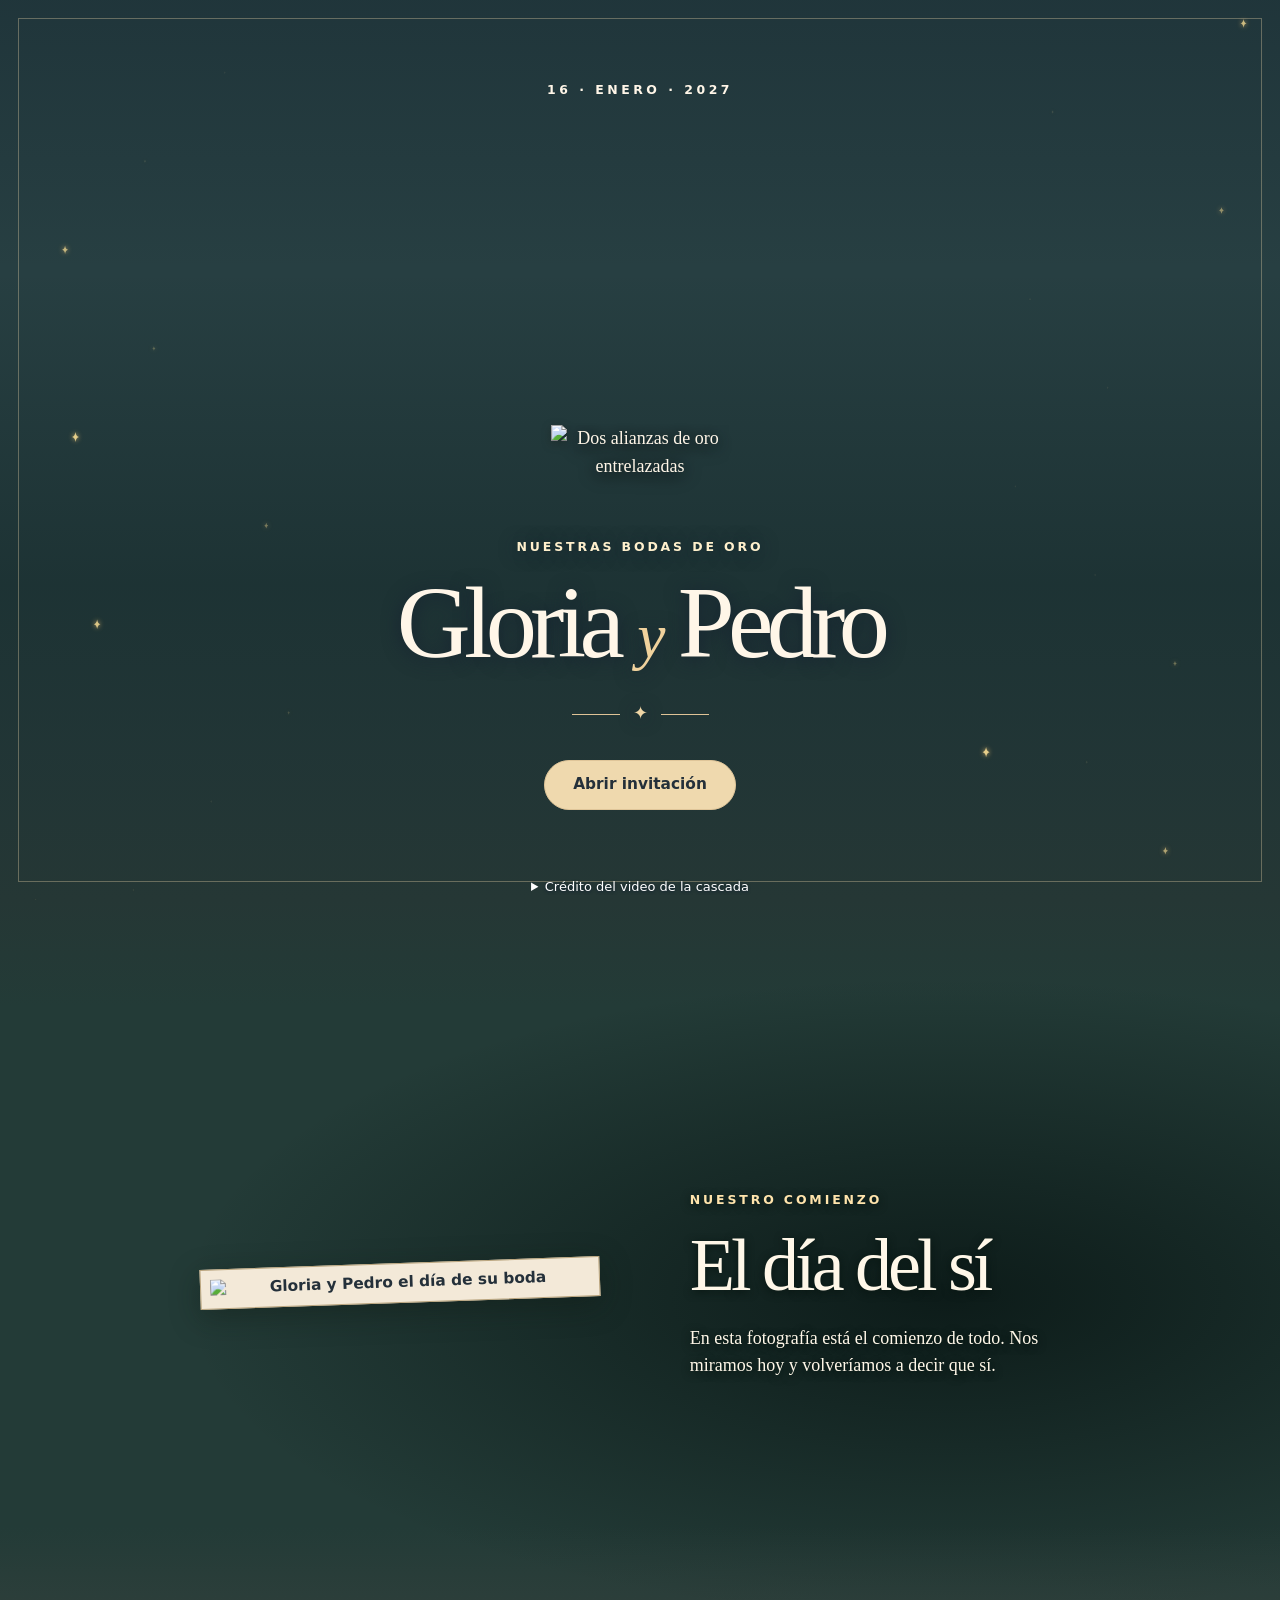
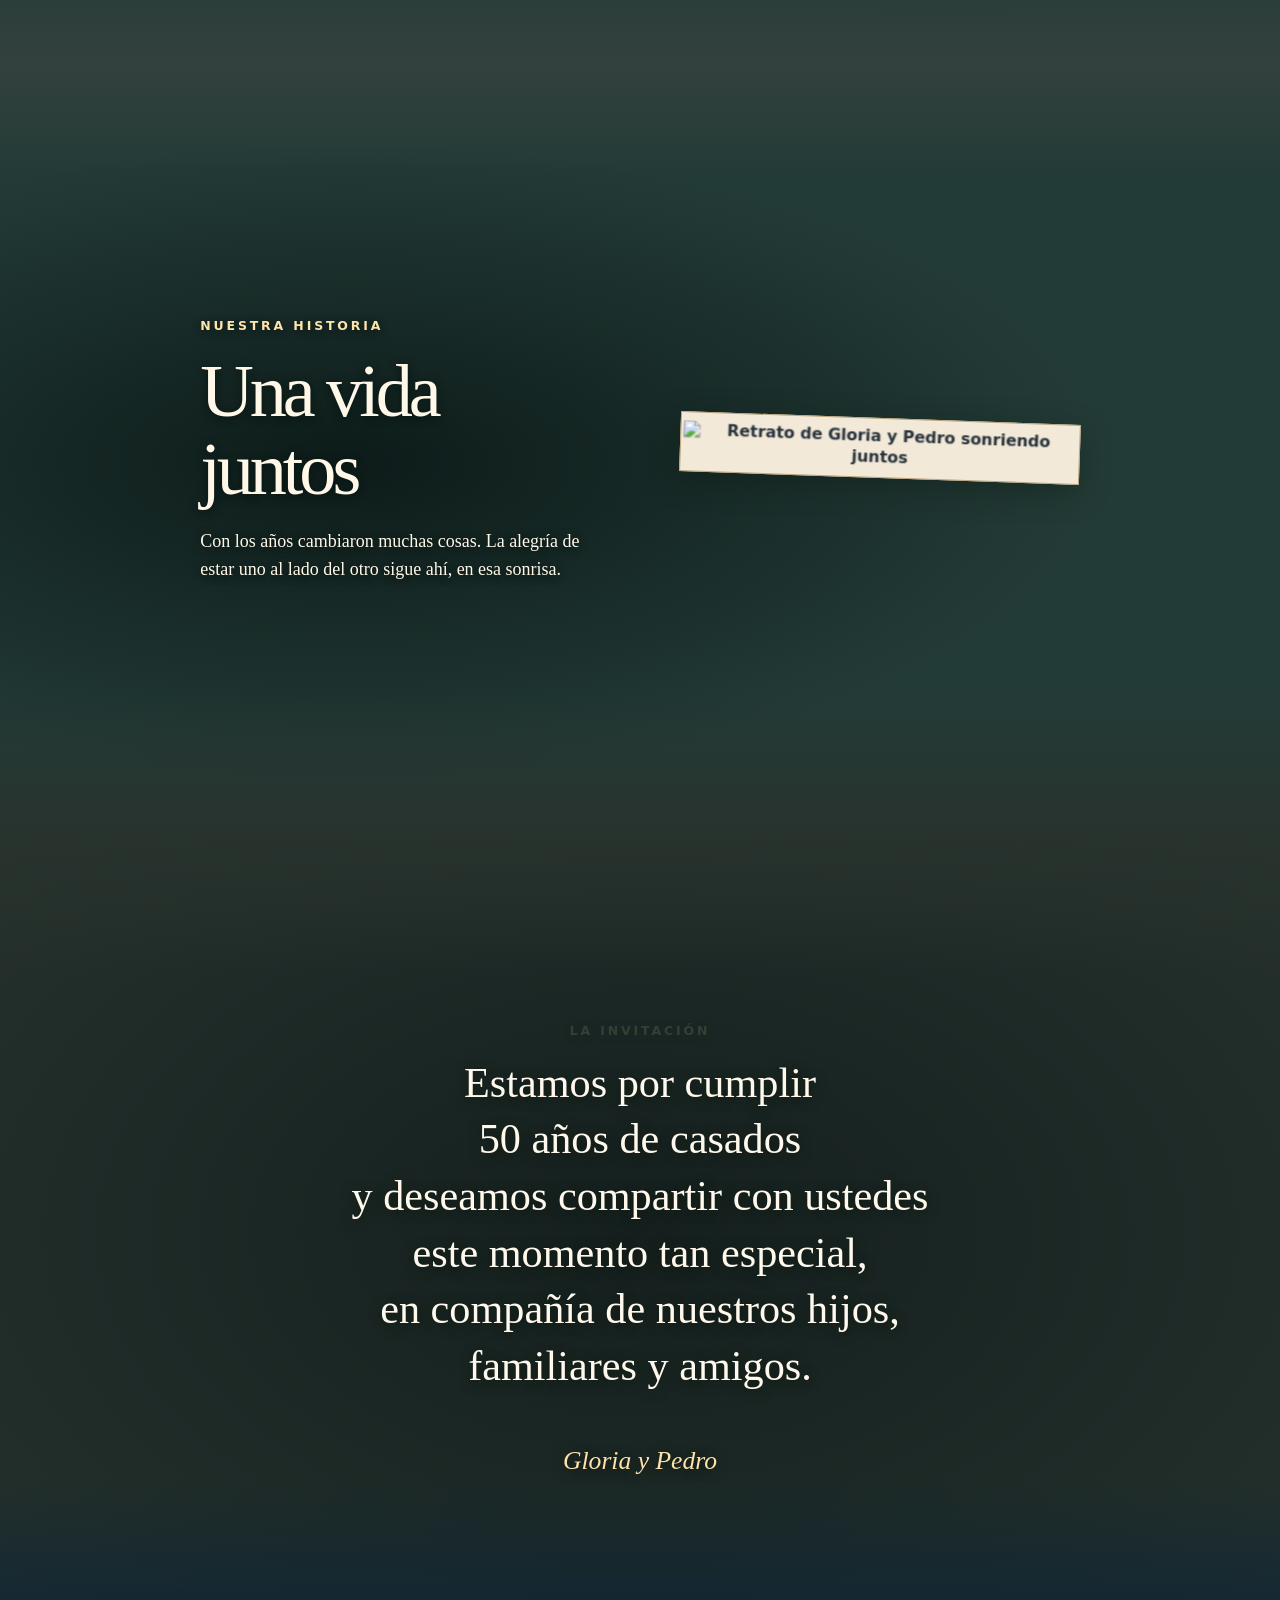
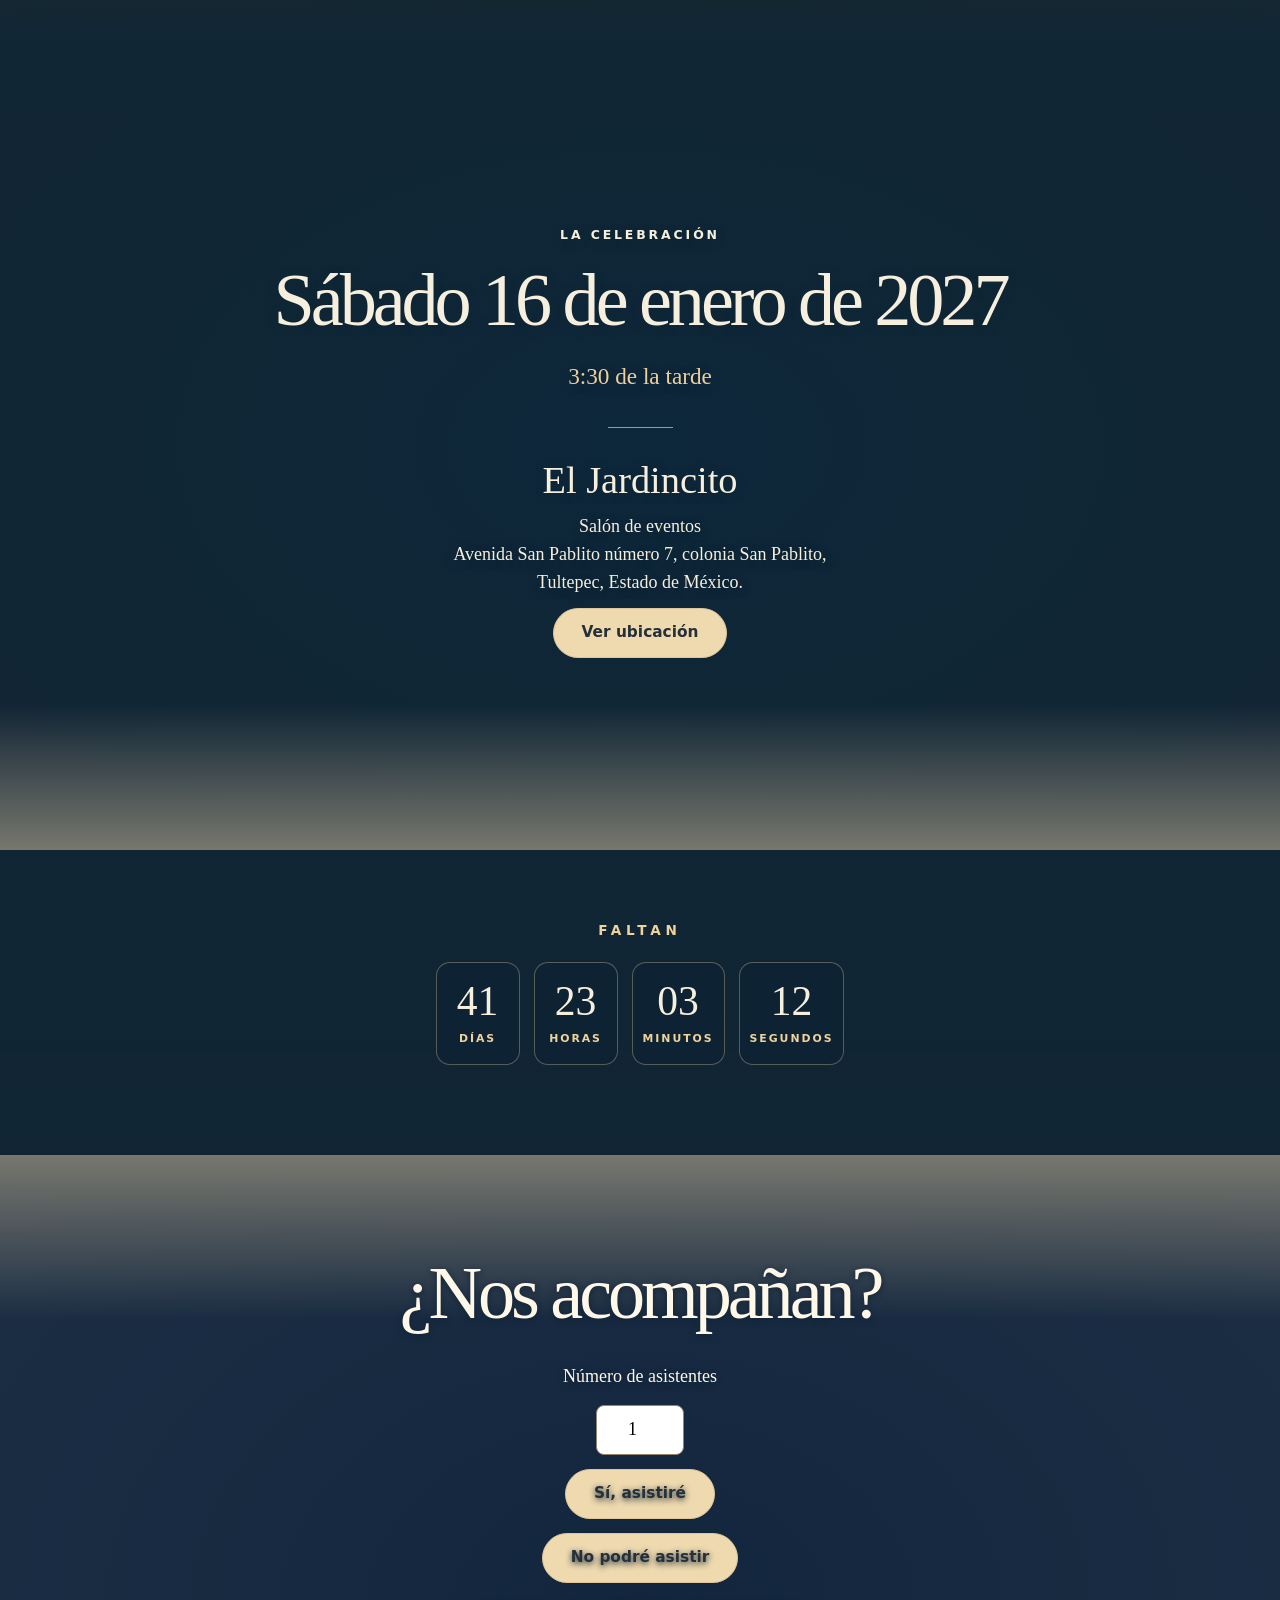
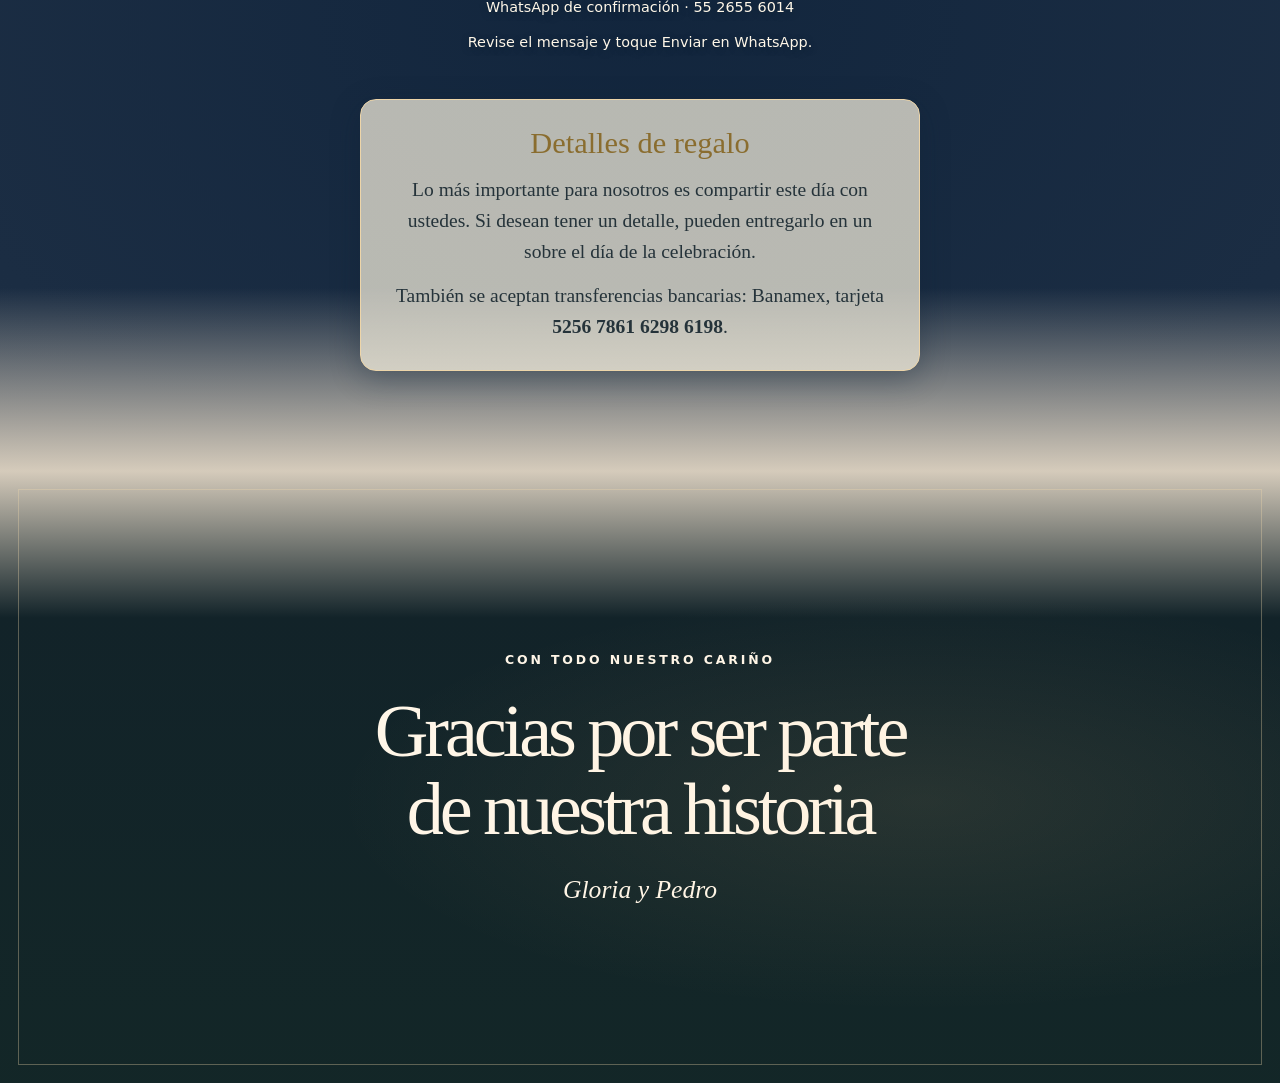
==== commit b3e70a51: "Botón «Sí, asistiré» y caja de asistentes con aspecto bloqueado cuando es personalizada" ====
--- a/index.html
+++ b/index.html
@@ -4,5 +4,5 @@
 <section class="album historia"><div class="album-scene valley" aria-hidden="true"></div><figure><button class="abrir-foto" type="button" aria-label="Ampliar fotografía"><img loading="lazy" src="https://gloria-y-pedro-bodas-de-oro.antiqueart4.chatgpt.site/juntos.webp" alt="Retrato de Gloria y Pedro sonriendo juntos"></button></figure><article><small>Nuestra historia</small><h2>Una vida juntos</h2><p>Con los años cambiaron muchas cosas. La alegría de estar uno al lado del otro sigue ahí, en esa sonrisa.</p></article></section>
 <section class="letter"><small>La invitación</small><blockquote><span>Estamos por cumplir 50 años de casados</span> <span>y deseamos compartir con ustedes</span> <span>este momento tan especial,</span> <span>en compañía de nuestros hijos,</span> <span>familiares y amigos.</span></blockquote><i>Gloria y Pedro</i></section>
 <section id="celebracion" class="event"><small>La celebración</small><h2 class="paso fecha">Sábado 16 de enero de 2027</h2><p class="paso year">3:30 de la tarde</p><hr aria-hidden="true"><h3 class="paso salon">El Jardincito</h3><p class="paso direccion">Salón de eventos<br>Avenida San Pablito número 7, colonia San Pablito,<br>Tultepec, Estado de México.</p><a class="paso btn" href="https://www.google.com/maps/search/?api=1&amp;query=El+Jardincito%2C+Avenida+San+Pablito+7%2C+San+Pablito%2C+Tultepec%2C+Estado+de+M%C3%A9xico">Ver ubicación</a></section>
-<section class="cuenta"><p class="falta">FALTAN</p><div class="cuenta-cajas"><div class="caja"><b id="cd-dias">56</b><span>DÍAS</span></div><div class="caja"><b id="cd-horas">06</b><span>HORAS</span></div><div class="caja"><b id="cd-min">02</b><span>MINUTOS</span></div><div class="caja"><b id="cd-seg">31</b><span>SEGUNDOS</span></div></div></section><section class="rsvp"><h2>¿Nos acompañan?</h2><div class="personal" id="personal-rsvp" hidden><p>Invitación para <b class="personal-nombre"></b></p><p>Tienen <b class="personal-lugares"></b> lugares reservados</p></div><form id="confirm"><label for="personas">Número de asistentes</label><input type="number" id="personas" inputmode="numeric" min="1" step="1" required value="1"><a class="btn" id="abrir-confirmacion" href="https://wa.me/525526556014?text=%C2%A1Hola%2C%20Gloria%20y%20Pedro%21%20Confirmo%20mi%20asistencia.%20Asistir%C3%A1%201%20persona.%20%C2%A1Gracias%20por%20invitarnos%21">Confirmar por WhatsApp</a> <a class="btn" id="no-asistir" href="https://wa.me/525526556014">No podré asistir</a><p class="note">WhatsApp de confirmación · 55 2655 6014</p><p class="note">Revise el mensaje y toque Enviar en WhatsApp.</p><textarea id="mensaje-confirmacion" aria-label="Mensaje de confirmación para copiar" rows="3" readonly hidden></textarea></form><div class="regalo"><h3>Detalles de regalo</h3><p>Lo más importante para nosotros es compartir este día con ustedes. Si desean tener un detalle, pueden entregarlo en un sobre el día de la celebración.</p><p>También se aceptan transferencias bancarias: Banamex, tarjeta <b>5256 7861 6298 6198</b>.</p></div></section>
+<section class="cuenta"><p class="falta">FALTAN</p><div class="cuenta-cajas"><div class="caja"><b id="cd-dias">56</b><span>DÍAS</span></div><div class="caja"><b id="cd-horas">06</b><span>HORAS</span></div><div class="caja"><b id="cd-min">02</b><span>MINUTOS</span></div><div class="caja"><b id="cd-seg">31</b><span>SEGUNDOS</span></div></div></section><section class="rsvp"><h2>¿Nos acompañan?</h2><div class="personal" id="personal-rsvp" hidden><p>Invitación para <b class="personal-nombre"></b></p><p>Tienen <b class="personal-lugares"></b> lugares reservados</p></div><form id="confirm"><label for="personas">Número de asistentes</label><input type="number" id="personas" inputmode="numeric" min="1" step="1" required value="1"><a class="btn" id="abrir-confirmacion" href="https://wa.me/525526556014?text=%C2%A1Hola%2C%20Gloria%20y%20Pedro%21%20Confirmo%20mi%20asistencia.%20Asistir%C3%A1%201%20persona.%20%C2%A1Gracias%20por%20invitarnos%21">Sí, asistiré</a> <a class="btn" id="no-asistir" href="https://wa.me/525526556014">No podré asistir</a><p class="note">WhatsApp de confirmación · 55 2655 6014</p><p class="note">Revise el mensaje y toque Enviar en WhatsApp.</p><textarea id="mensaje-confirmacion" aria-label="Mensaje de confirmación para copiar" rows="3" readonly hidden></textarea></form><div class="regalo"><h3>Detalles de regalo</h3><p>Lo más importante para nosotros es compartir este día con ustedes. Si desean tener un detalle, pueden entregarlo en un sobre el día de la celebración.</p><p>También se aceptan transferencias bancarias: Banamex, tarjeta <b>5256 7861 6298 6198</b>.</p></div></section>
 <footer class="garden"><div><small>Con todo nuestro cariño</small><h2>Gracias por ser parte<br>de nuestra historia</h2><i>Gloria y Pedro</i></div></footer></main><dialog id="foto-ampliada" aria-label="Fotografía ampliada"><button type="button" aria-label="Cerrar fotografía" autofocus>×</button><img alt=""></dialog><audio id="musica" loop preload="none" src="https://gloria-y-pedro-bodas-de-oro.antiqueart4.chatgpt.site/contigo.mp3"></audio><button id="sonido" hidden></button><canvas id="vuelo" aria-hidden="true"></canvas><script src="invitacion-animacion.js?v=enlaces"></script></html>
--- a/invitacion-estilo.css
+++ b/invitacion-estilo.css
@@ -154,3 +154,4 @@
 .personal{max-width:560px;margin:24px auto 0;background:#0e2233cc;border:1px solid #edd5a9;border-radius:16px;padding:20px 24px;color:#fff7e8;text-shadow:none}
 .personal p{font-size:1.25rem;line-height:1.5}
 .personal p+p{margin-top:6px}
+#personas[readonly]{background:#ddd6c4;color:#6b6558;cursor:not-allowed}
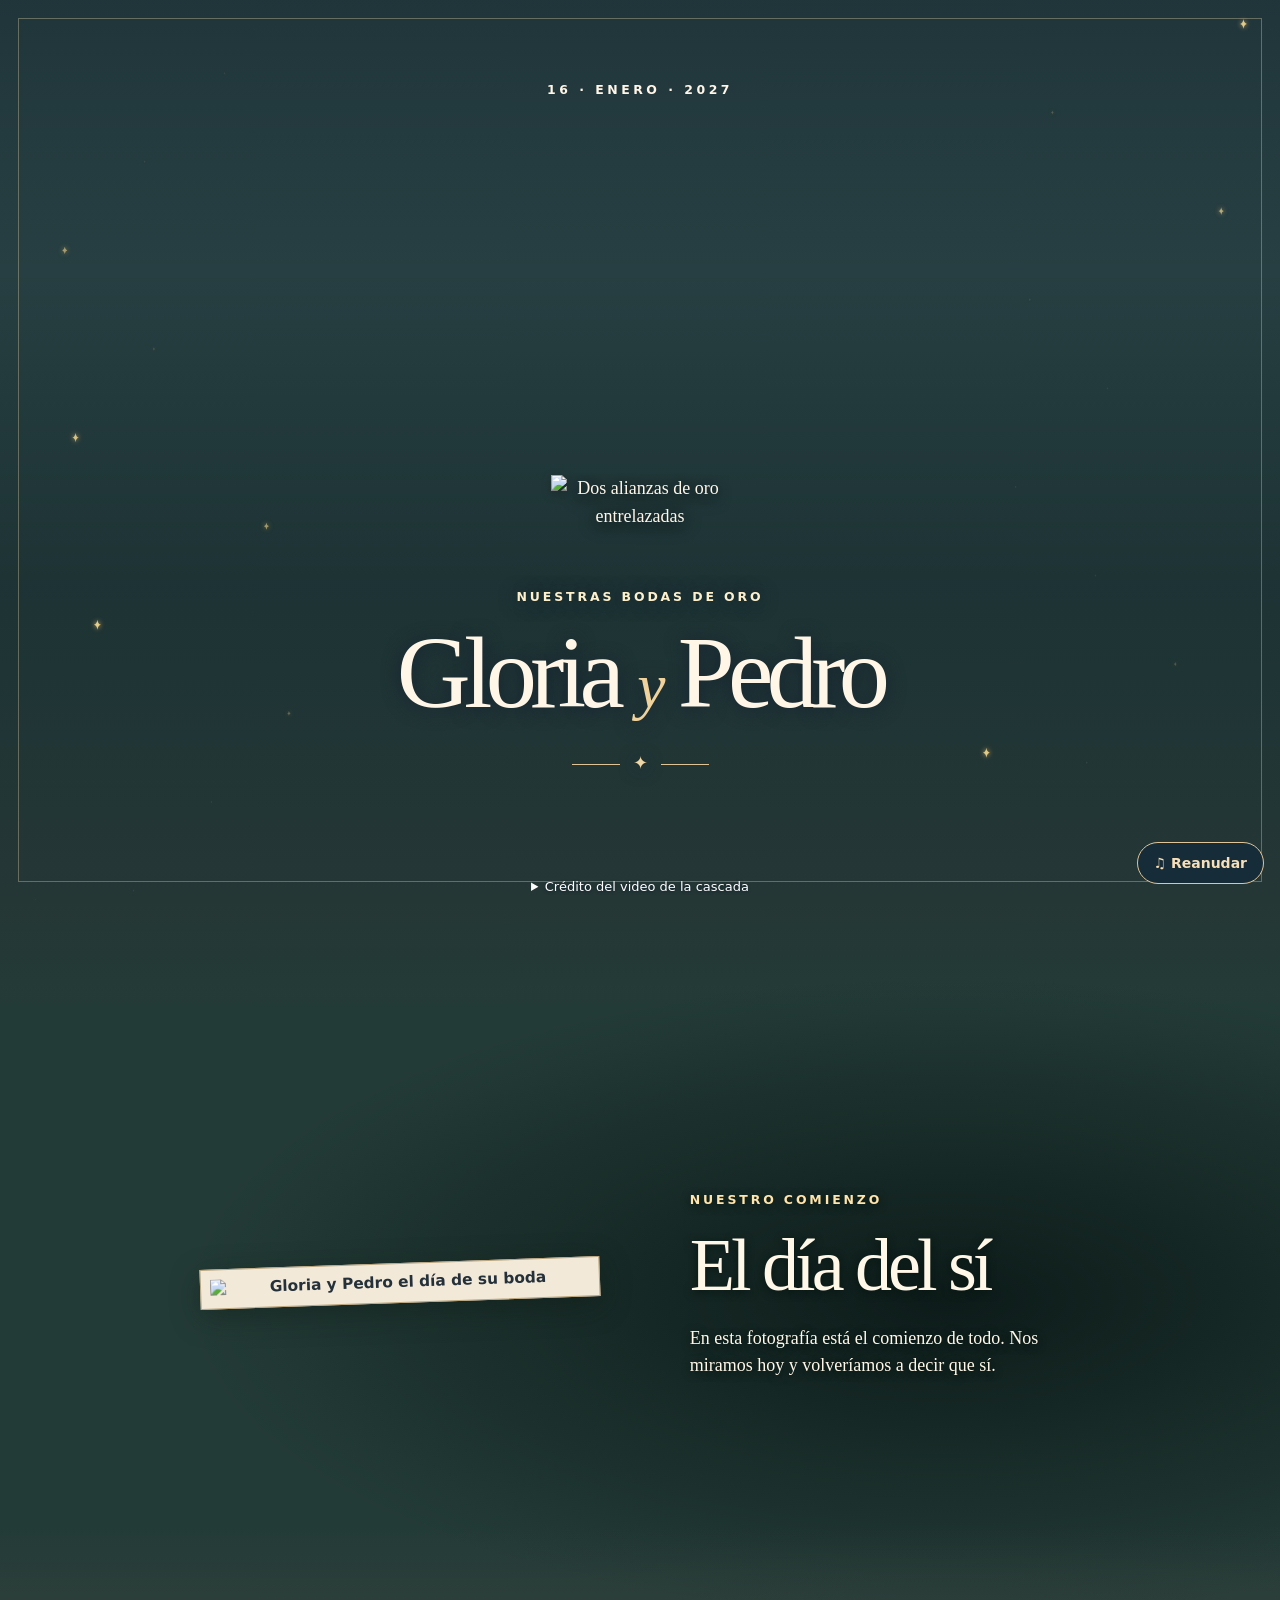
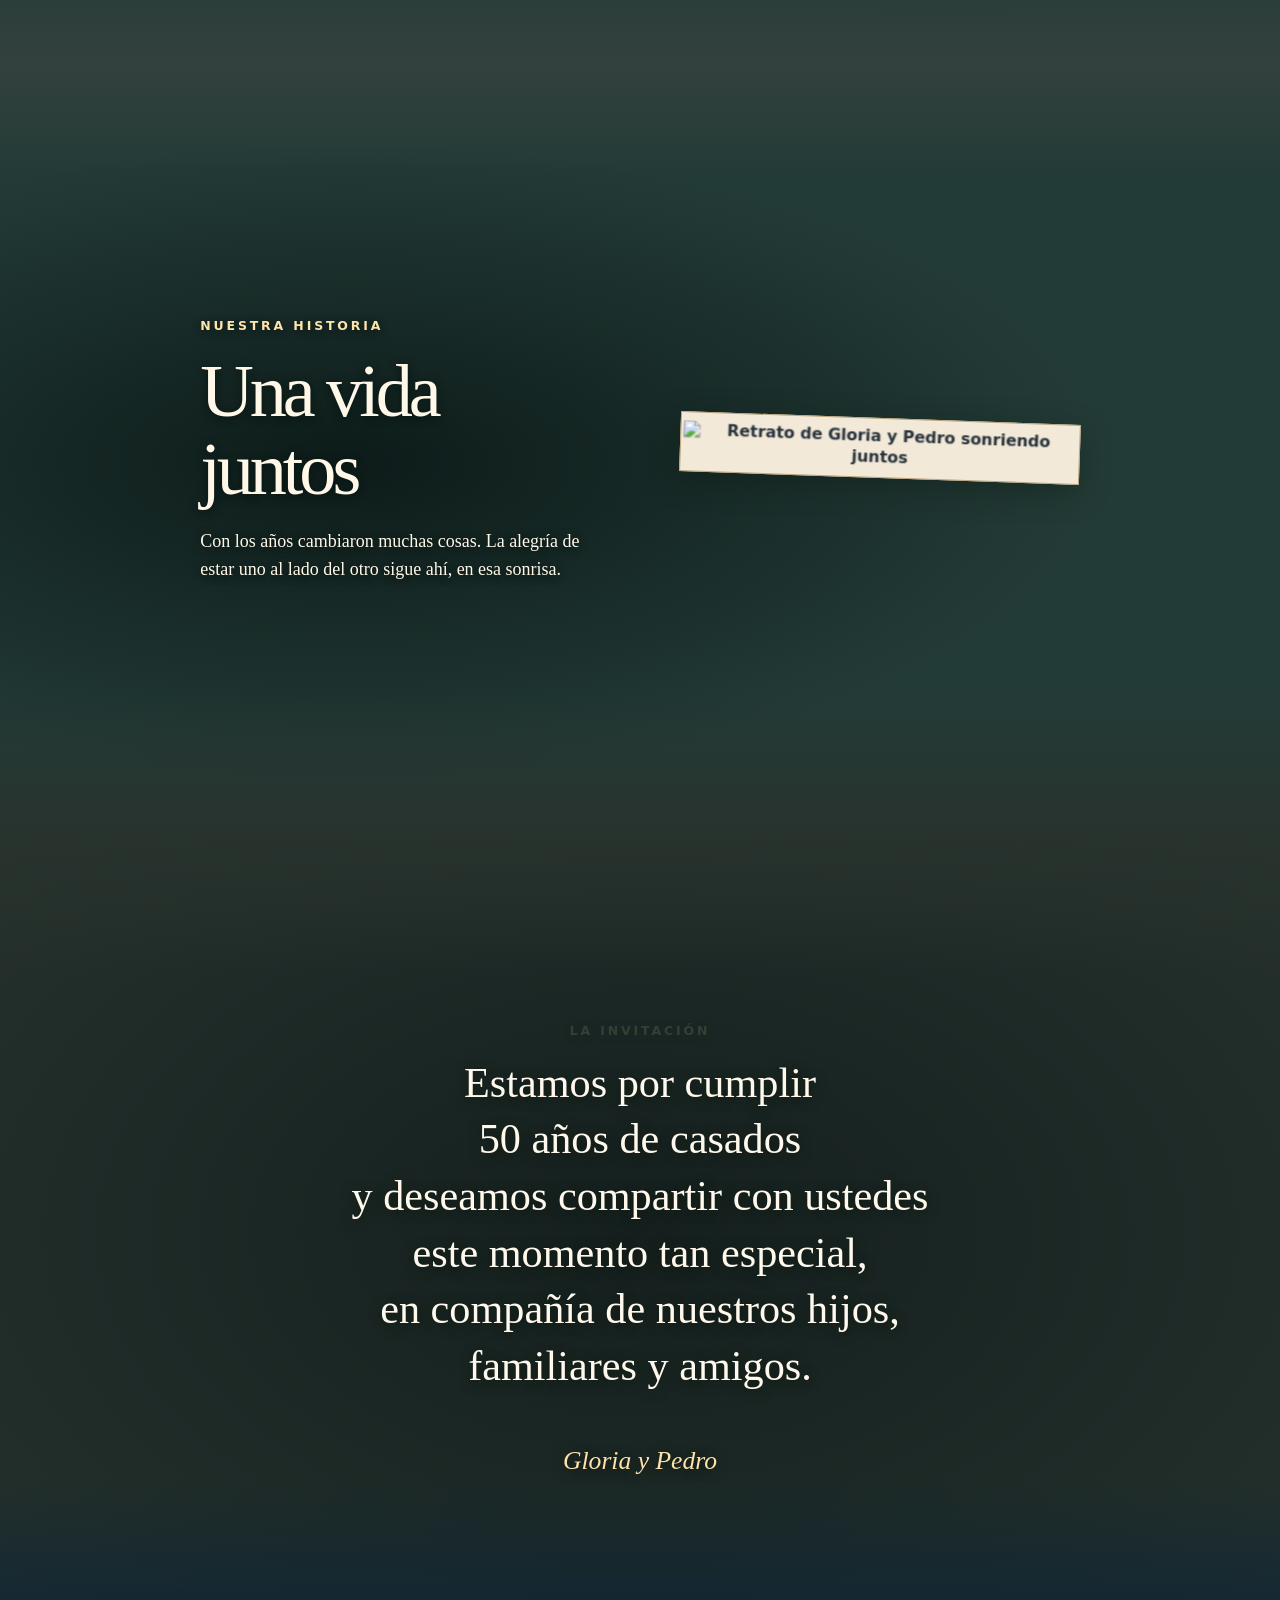
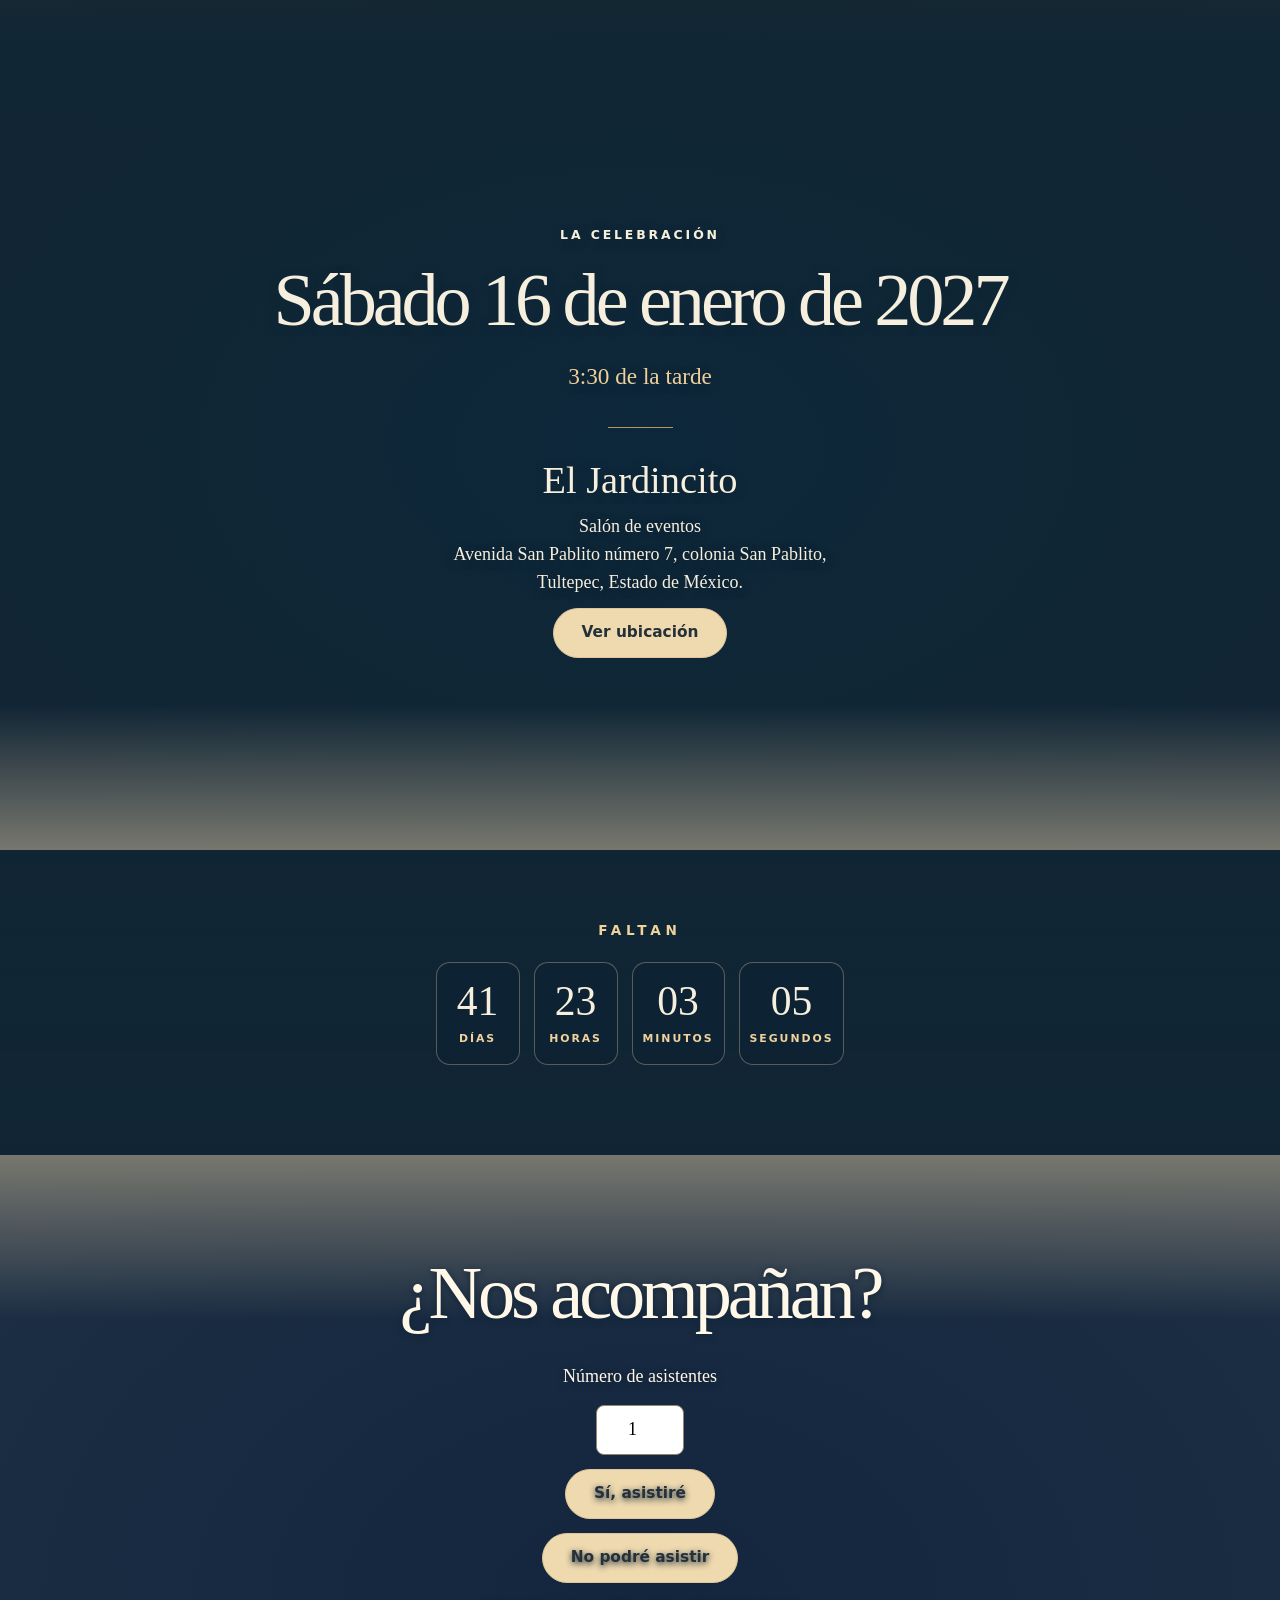
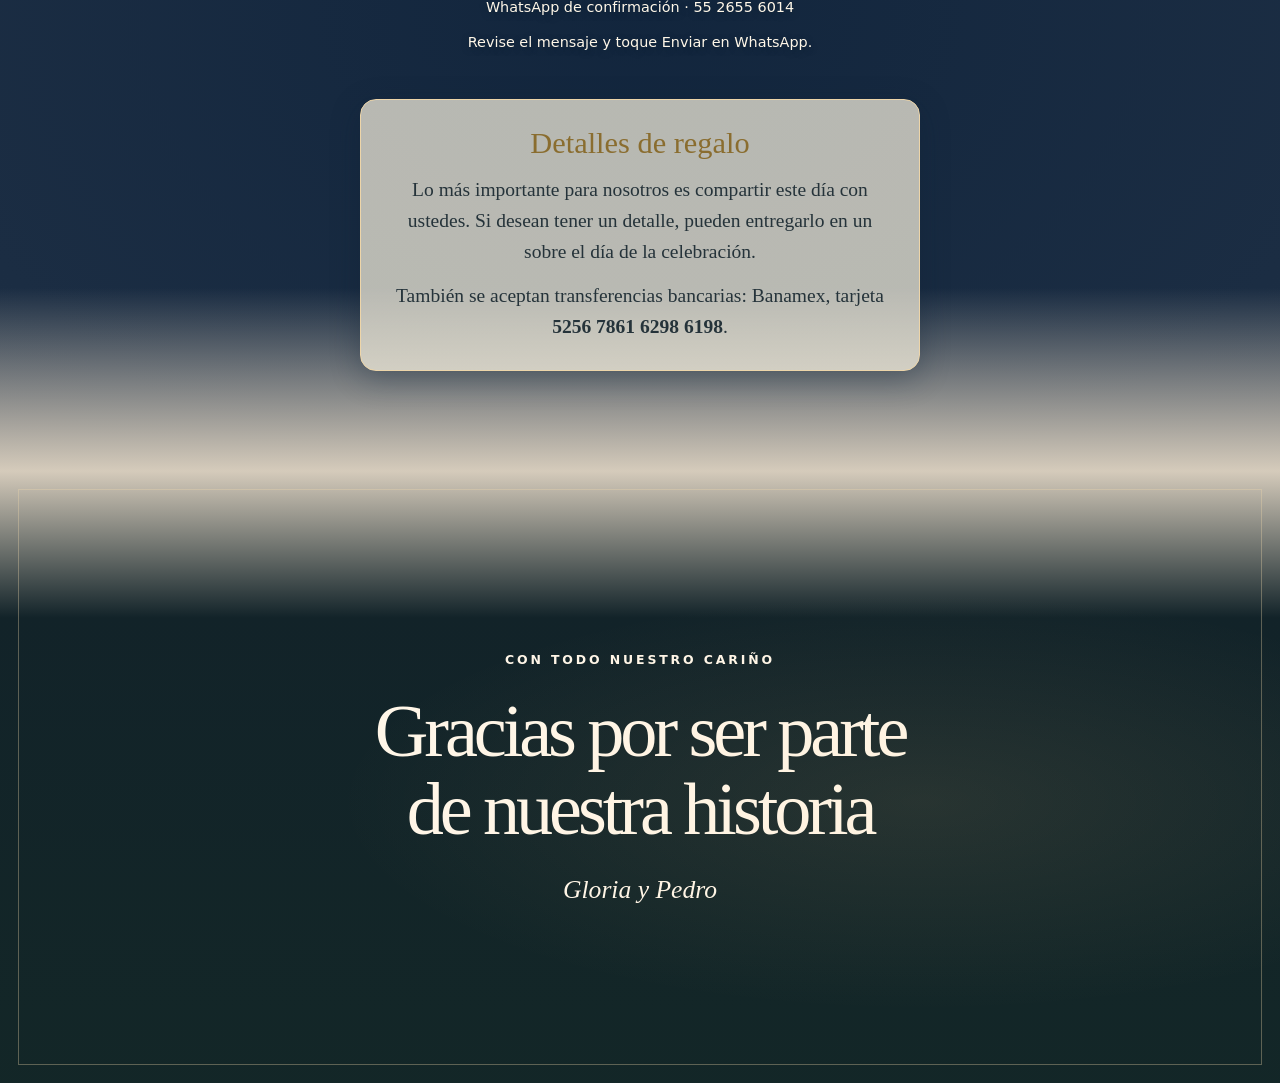
==== commit 7920c2fe: "Quitar el botón Abrir invitación: la música empieza al hacer scroll" ====
--- a/index.html
+++ b/index.html
@@ -1,5 +1,5 @@
 <!doctype html><html lang="es-MX"><meta charset="utf-8"><meta name="viewport" content="width=device-width, initial-scale=1"><meta name="theme-color" content="#132433"><title>Gloria y Pedro · Nuestras bodas de oro</title><link rel="stylesheet" href="invitacion-estilo.css?v=fotos"><main>
-<header class="garden cascada"><video class="agua" autoplay muted playsinline loop preload="auto" poster="https://gloria-y-pedro-bodas-de-oro.antiqueart4.chatgpt.site/cascada.webp" aria-hidden="true" src="https://gloria-y-pedro-bodas-de-oro.antiqueart4.chatgpt.site/cascada.mp4"></video><div class="date">16 · ENERO · 2027</div><div class="cover"><img class="alianzas" src="https://gloria-y-pedro-bodas-de-oro.antiqueart4.chatgpt.site/alianzas.webp" width="700" height="400" alt="Dos alianzas de oro entrelazadas"><p class="label">Nuestras bodas de oro</p><h1>Gloria <i>y</i> Pedro</h1><div class="orn">✦</div><button id="abrir">Abrir invitación</button><div class="personal" id="personal-cover" hidden><p>Invitación para <b class="personal-nombre"></b></p><p>Tienen <b class="personal-lugares"></b> lugares reservados</p></div></div><details class="credito"><summary>Crédito del video de la cascada</summary><a href="https://commons.wikimedia.org/wiki/File:Seljalandsfoss_waterfall_in_Iceland.webm">Seljalandsfoss · Alexander Grebenkov</a> · <a href="https://creativecommons.org/licenses/by/3.0/">CC BY 3.0</a>. Adaptado a MP4, sin audio y con reencuadre.</details></header>
+<header class="garden cascada"><video class="agua" autoplay muted playsinline loop preload="auto" poster="https://gloria-y-pedro-bodas-de-oro.antiqueart4.chatgpt.site/cascada.webp" aria-hidden="true" src="https://gloria-y-pedro-bodas-de-oro.antiqueart4.chatgpt.site/cascada.mp4"></video><div class="date">16 · ENERO · 2027</div><div class="cover"><img class="alianzas" src="https://gloria-y-pedro-bodas-de-oro.antiqueart4.chatgpt.site/alianzas.webp" width="700" height="400" alt="Dos alianzas de oro entrelazadas"><p class="label">Nuestras bodas de oro</p><h1>Gloria <i>y</i> Pedro</h1><div class="orn">✦</div><div class="personal" id="personal-cover" hidden><p>Invitación para <b class="personal-nombre"></b></p><p>Tienen <b class="personal-lugares"></b> lugares reservados</p></div></div><details class="credito"><summary>Crédito del video de la cascada</summary><a href="https://commons.wikimedia.org/wiki/File:Seljalandsfoss_waterfall_in_Iceland.webm">Seljalandsfoss · Alexander Grebenkov</a> · <a href="https://creativecommons.org/licenses/by/3.0/">CC BY 3.0</a>. Adaptado a MP4, sin audio y con reencuadre.</details></header>
 <section class="album" id="comienzo"><div class="album-scene waterfall" aria-hidden="true"><video muted playsinline loop preload="none" poster="https://gloria-y-pedro-bodas-de-oro.antiqueart4.chatgpt.site/cascada.webp" src="https://gloria-y-pedro-bodas-de-oro.antiqueart4.chatgpt.site/cascada.mp4"></video></div><figure><button class="abrir-foto" type="button" aria-label="Ampliar fotografía"><img src="https://gloria-y-pedro-bodas-de-oro.antiqueart4.chatgpt.site/boda.webp" alt="Gloria y Pedro el día de su boda"></button></figure><article><small>Nuestro comienzo</small><h2>El día del sí</h2><p>En esta fotografía está el comienzo de todo. Nos miramos hoy y volveríamos a decir que sí.</p></article></section>
 <section class="album historia"><div class="album-scene valley" aria-hidden="true"></div><figure><button class="abrir-foto" type="button" aria-label="Ampliar fotografía"><img loading="lazy" src="https://gloria-y-pedro-bodas-de-oro.antiqueart4.chatgpt.site/juntos.webp" alt="Retrato de Gloria y Pedro sonriendo juntos"></button></figure><article><small>Nuestra historia</small><h2>Una vida juntos</h2><p>Con los años cambiaron muchas cosas. La alegría de estar uno al lado del otro sigue ahí, en esa sonrisa.</p></article></section>
 <section class="letter"><small>La invitación</small><blockquote><span>Estamos por cumplir 50 años de casados</span> <span>y deseamos compartir con ustedes</span> <span>este momento tan especial,</span> <span>en compañía de nuestros hijos,</span> <span>familiares y amigos.</span></blockquote><i>Gloria y Pedro</i></section>
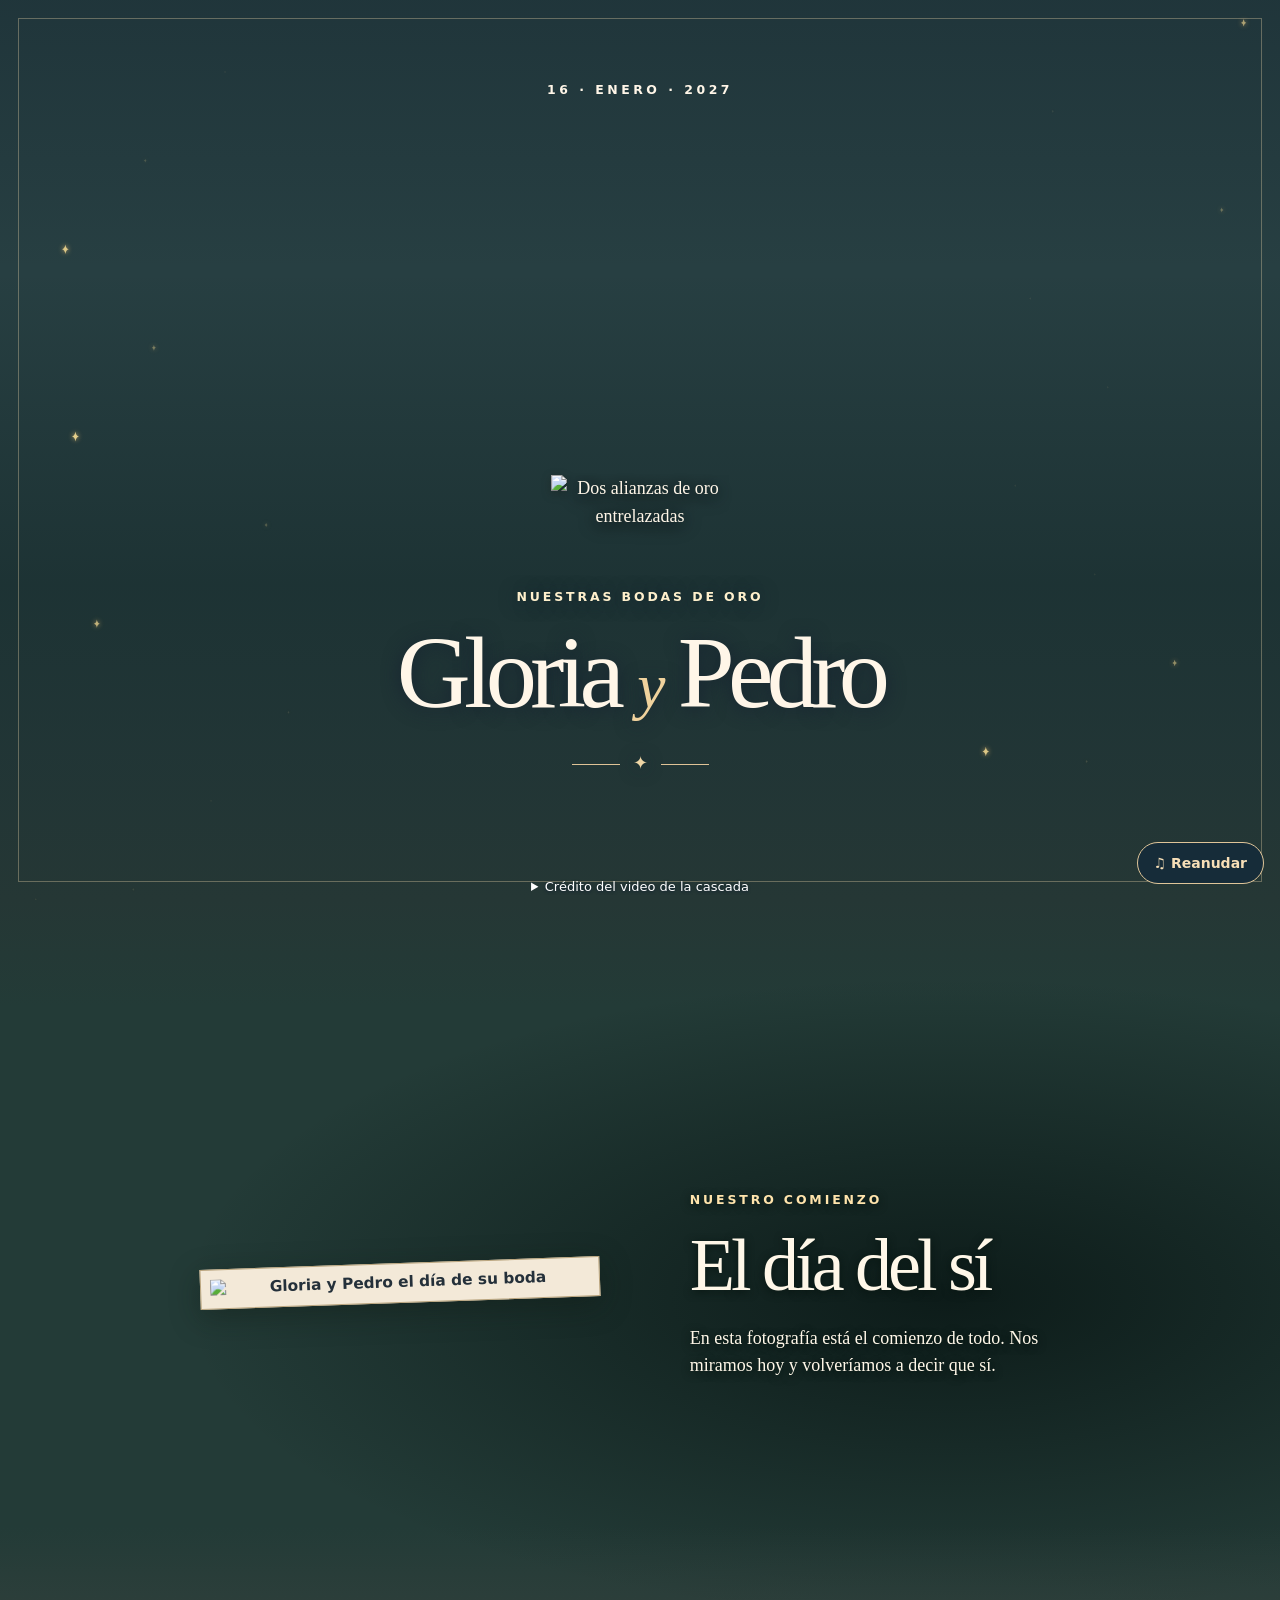
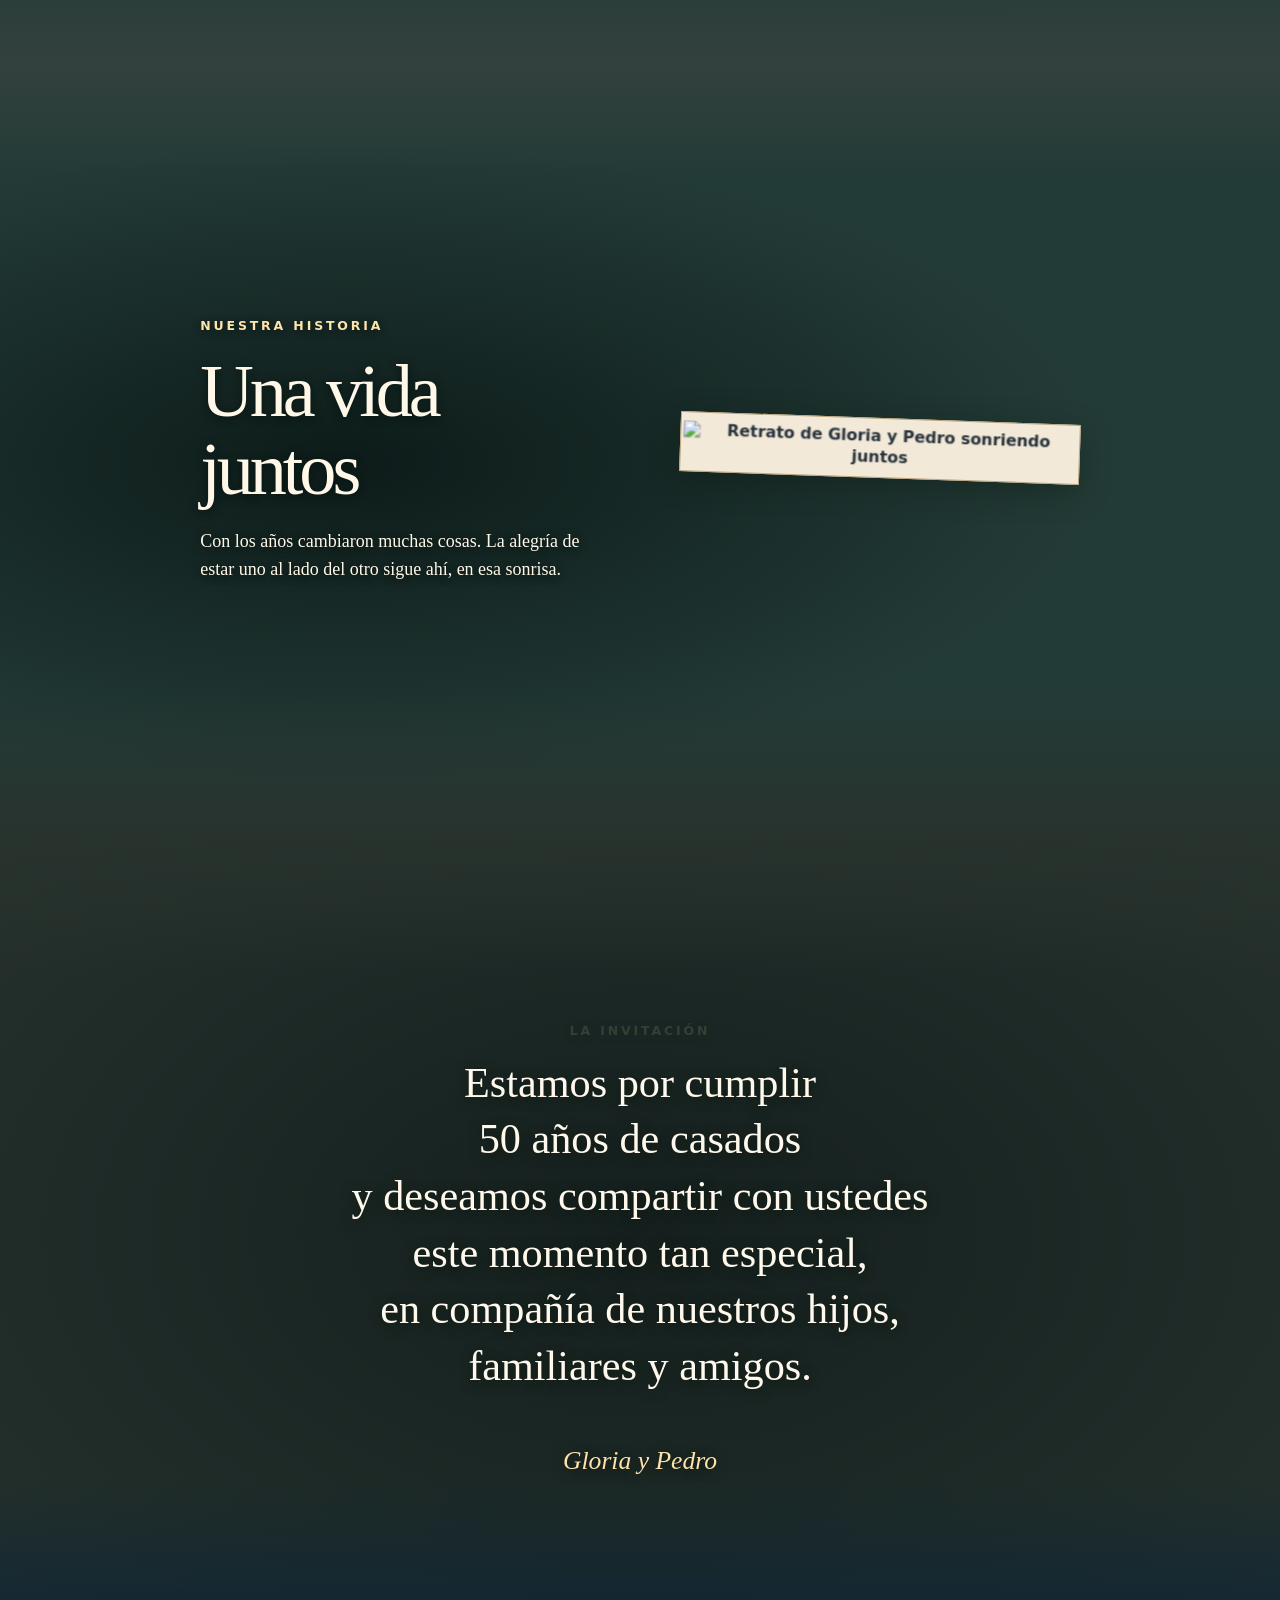
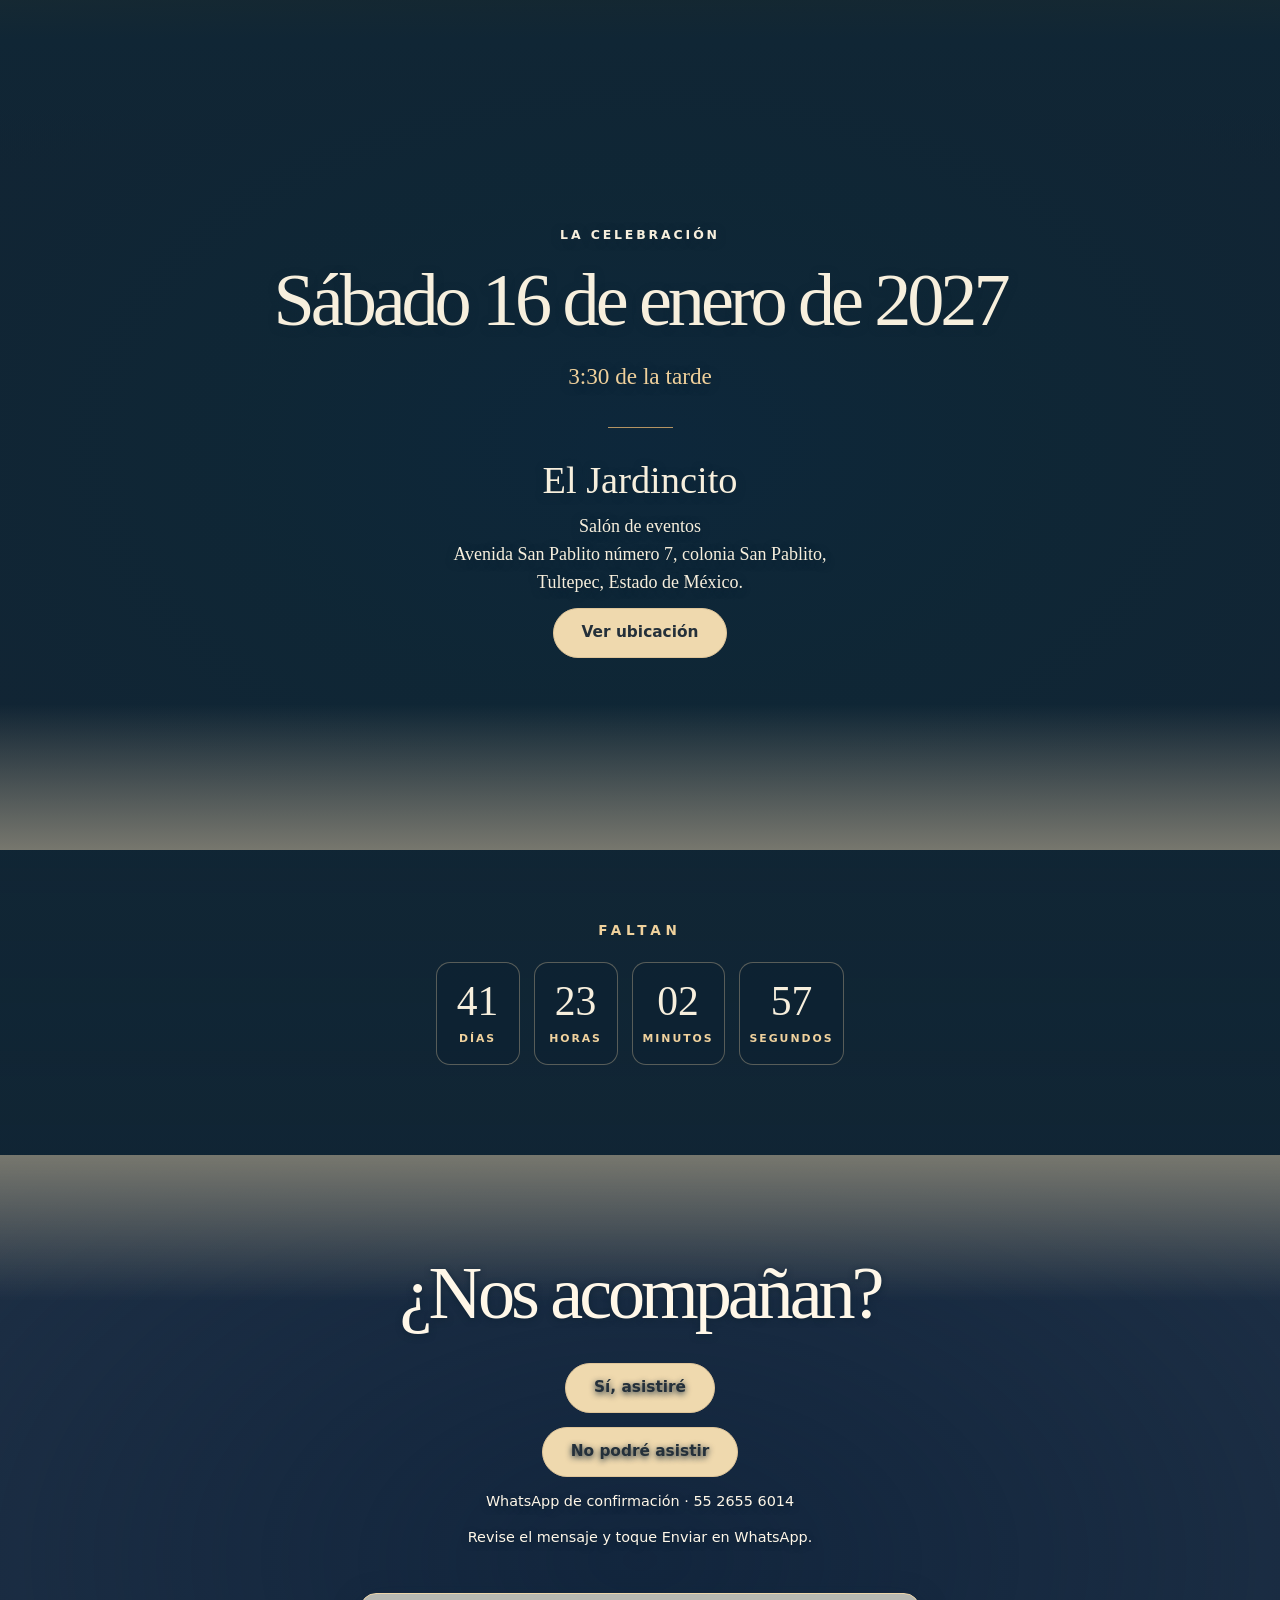
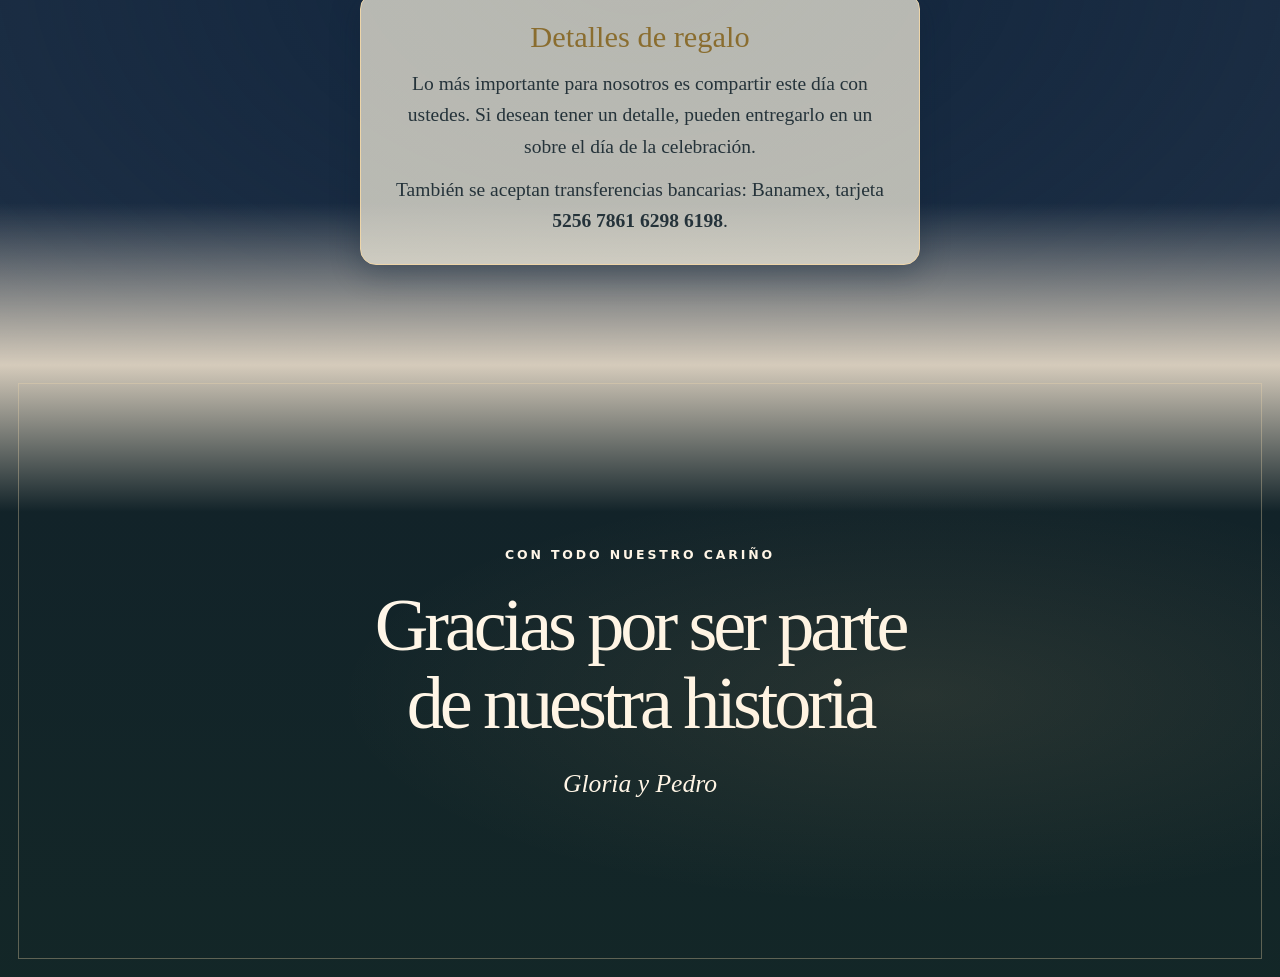
==== commit 33b7bd24: "Eliminar por completo el cuadro del número de asistentes" ====
--- a/index.html
+++ b/index.html
@@ -4,5 +4,5 @@
 <section class="album historia"><div class="album-scene valley" aria-hidden="true"></div><figure><button class="abrir-foto" type="button" aria-label="Ampliar fotografía"><img loading="lazy" src="https://gloria-y-pedro-bodas-de-oro.antiqueart4.chatgpt.site/juntos.webp" alt="Retrato de Gloria y Pedro sonriendo juntos"></button></figure><article><small>Nuestra historia</small><h2>Una vida juntos</h2><p>Con los años cambiaron muchas cosas. La alegría de estar uno al lado del otro sigue ahí, en esa sonrisa.</p></article></section>
 <section class="letter"><small>La invitación</small><blockquote><span>Estamos por cumplir 50 años de casados</span> <span>y deseamos compartir con ustedes</span> <span>este momento tan especial,</span> <span>en compañía de nuestros hijos,</span> <span>familiares y amigos.</span></blockquote><i>Gloria y Pedro</i></section>
 <section id="celebracion" class="event"><small>La celebración</small><h2 class="paso fecha">Sábado 16 de enero de 2027</h2><p class="paso year">3:30 de la tarde</p><hr aria-hidden="true"><h3 class="paso salon">El Jardincito</h3><p class="paso direccion">Salón de eventos<br>Avenida San Pablito número 7, colonia San Pablito,<br>Tultepec, Estado de México.</p><a class="paso btn" href="https://www.google.com/maps/search/?api=1&amp;query=El+Jardincito%2C+Avenida+San+Pablito+7%2C+San+Pablito%2C+Tultepec%2C+Estado+de+M%C3%A9xico">Ver ubicación</a></section>
-<section class="cuenta"><p class="falta">FALTAN</p><div class="cuenta-cajas"><div class="caja"><b id="cd-dias">56</b><span>DÍAS</span></div><div class="caja"><b id="cd-horas">06</b><span>HORAS</span></div><div class="caja"><b id="cd-min">02</b><span>MINUTOS</span></div><div class="caja"><b id="cd-seg">31</b><span>SEGUNDOS</span></div></div></section><section class="rsvp"><h2>¿Nos acompañan?</h2><div class="personal" id="personal-rsvp" hidden><p>Invitación para <b class="personal-nombre"></b></p><p>Tienen <b class="personal-lugares"></b> lugares reservados</p></div><form id="confirm"><label for="personas">Número de asistentes</label><input type="number" id="personas" inputmode="numeric" min="1" step="1" required value="1"><a class="btn" id="abrir-confirmacion" href="https://wa.me/525526556014?text=%C2%A1Hola%2C%20Gloria%20y%20Pedro%21%20Confirmo%20mi%20asistencia.%20Asistir%C3%A1%201%20persona.%20%C2%A1Gracias%20por%20invitarnos%21">Sí, asistiré</a> <a class="btn" id="no-asistir" href="https://wa.me/525526556014">No podré asistir</a><p class="note">WhatsApp de confirmación · 55 2655 6014</p><p class="note">Revise el mensaje y toque Enviar en WhatsApp.</p><textarea id="mensaje-confirmacion" aria-label="Mensaje de confirmación para copiar" rows="3" readonly hidden></textarea></form><div class="regalo"><h3>Detalles de regalo</h3><p>Lo más importante para nosotros es compartir este día con ustedes. Si desean tener un detalle, pueden entregarlo en un sobre el día de la celebración.</p><p>También se aceptan transferencias bancarias: Banamex, tarjeta <b>5256 7861 6298 6198</b>.</p></div></section>
+<section class="cuenta"><p class="falta">FALTAN</p><div class="cuenta-cajas"><div class="caja"><b id="cd-dias">56</b><span>DÍAS</span></div><div class="caja"><b id="cd-horas">06</b><span>HORAS</span></div><div class="caja"><b id="cd-min">02</b><span>MINUTOS</span></div><div class="caja"><b id="cd-seg">31</b><span>SEGUNDOS</span></div></div></section><section class="rsvp"><h2>¿Nos acompañan?</h2><div class="personal" id="personal-rsvp" hidden><p>Invitación para <b class="personal-nombre"></b></p><p>Tienen <b class="personal-lugares"></b> lugares reservados</p></div><form id="confirm"><a class="btn" id="abrir-confirmacion" href="https://wa.me/525526556014?text=%C2%A1Hola%2C%20Gloria%20y%20Pedro%21%20Confirmo%20mi%20asistencia.%20Asistir%C3%A1%201%20persona.%20%C2%A1Gracias%20por%20invitarnos%21">Sí, asistiré</a> <a class="btn" id="no-asistir" href="https://wa.me/525526556014">No podré asistir</a><p class="note">WhatsApp de confirmación · 55 2655 6014</p><p class="note">Revise el mensaje y toque Enviar en WhatsApp.</p><textarea id="mensaje-confirmacion" aria-label="Mensaje de confirmación para copiar" rows="3" readonly hidden></textarea></form><div class="regalo"><h3>Detalles de regalo</h3><p>Lo más importante para nosotros es compartir este día con ustedes. Si desean tener un detalle, pueden entregarlo en un sobre el día de la celebración.</p><p>También se aceptan transferencias bancarias: Banamex, tarjeta <b>5256 7861 6298 6198</b>.</p></div></section>
 <footer class="garden"><div><small>Con todo nuestro cariño</small><h2>Gracias por ser parte<br>de nuestra historia</h2><i>Gloria y Pedro</i></div></footer></main><dialog id="foto-ampliada" aria-label="Fotografía ampliada"><button type="button" aria-label="Cerrar fotografía" autofocus>×</button><img alt=""></dialog><audio id="musica" loop preload="none" src="https://gloria-y-pedro-bodas-de-oro.antiqueart4.chatgpt.site/contigo.mp3"></audio><button id="sonido" hidden></button><canvas id="vuelo" aria-hidden="true"></canvas><script src="invitacion-animacion.js?v=enlaces"></script></html>
